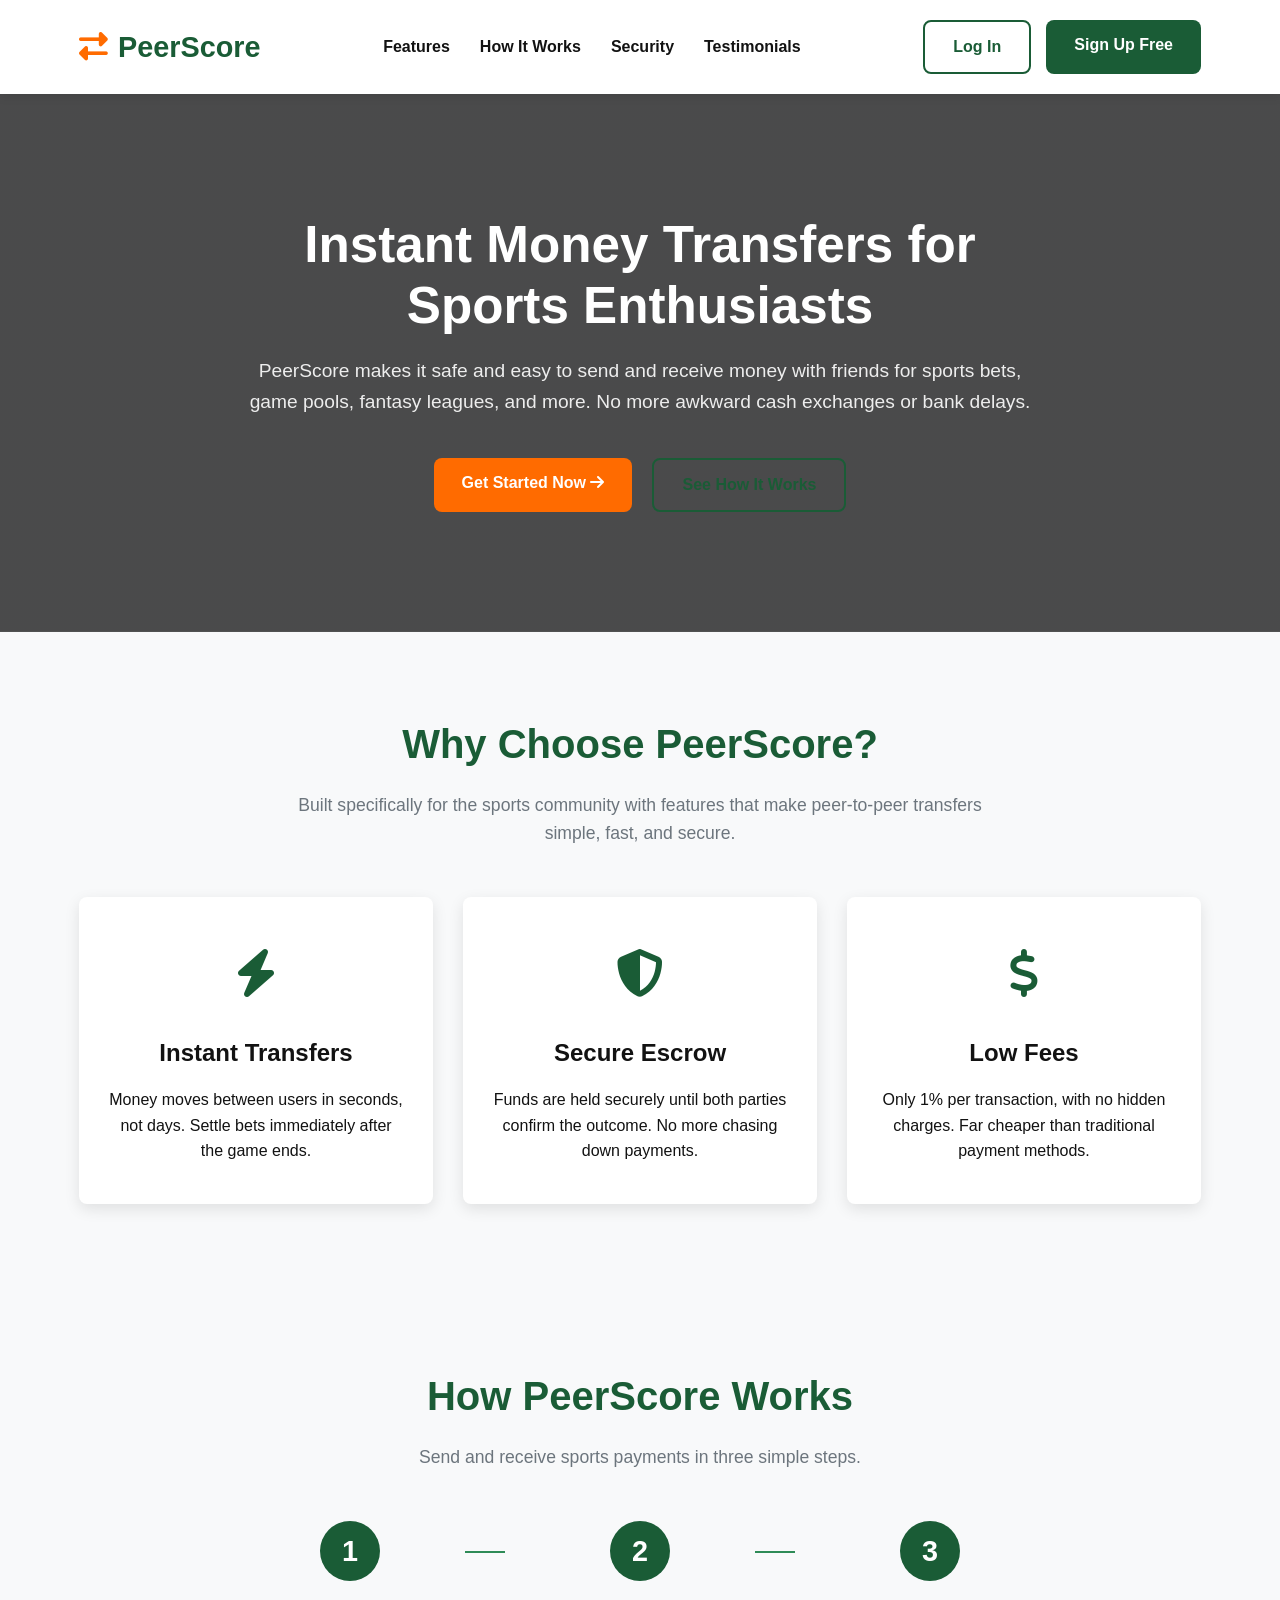
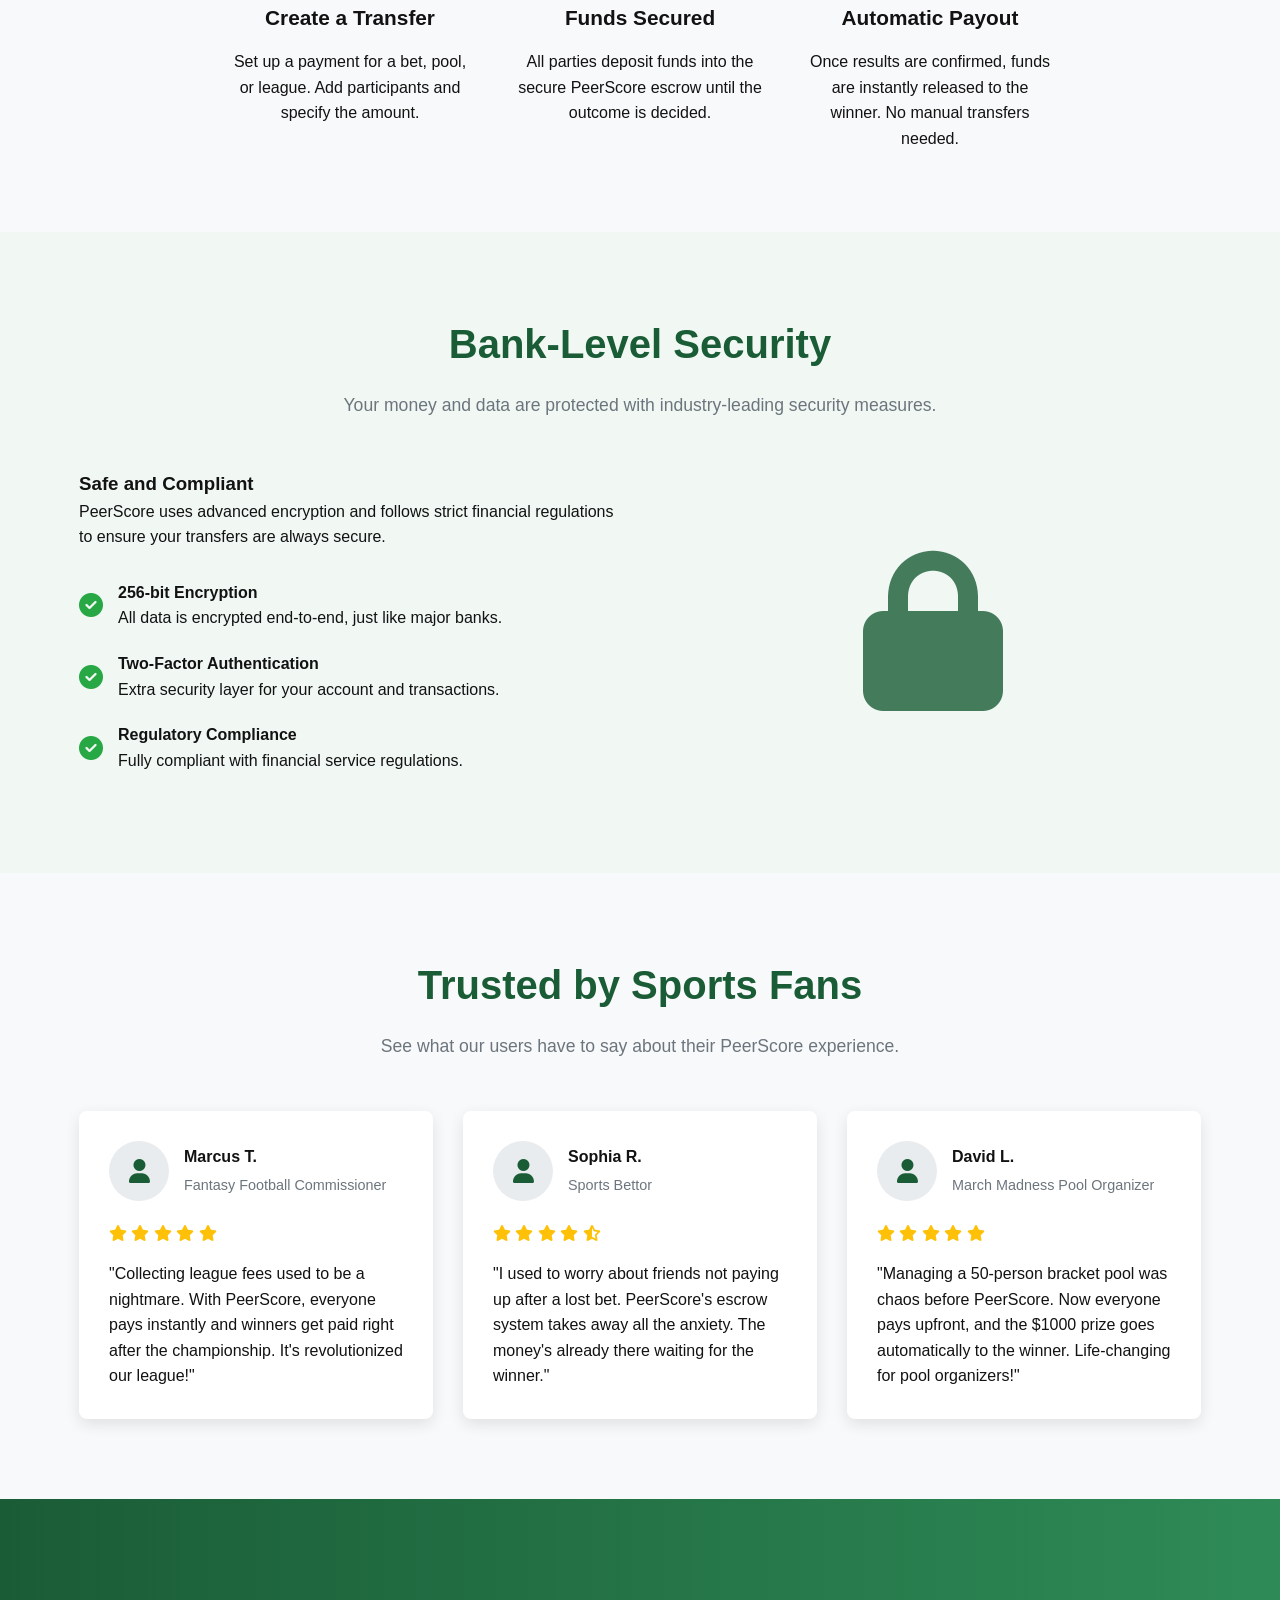
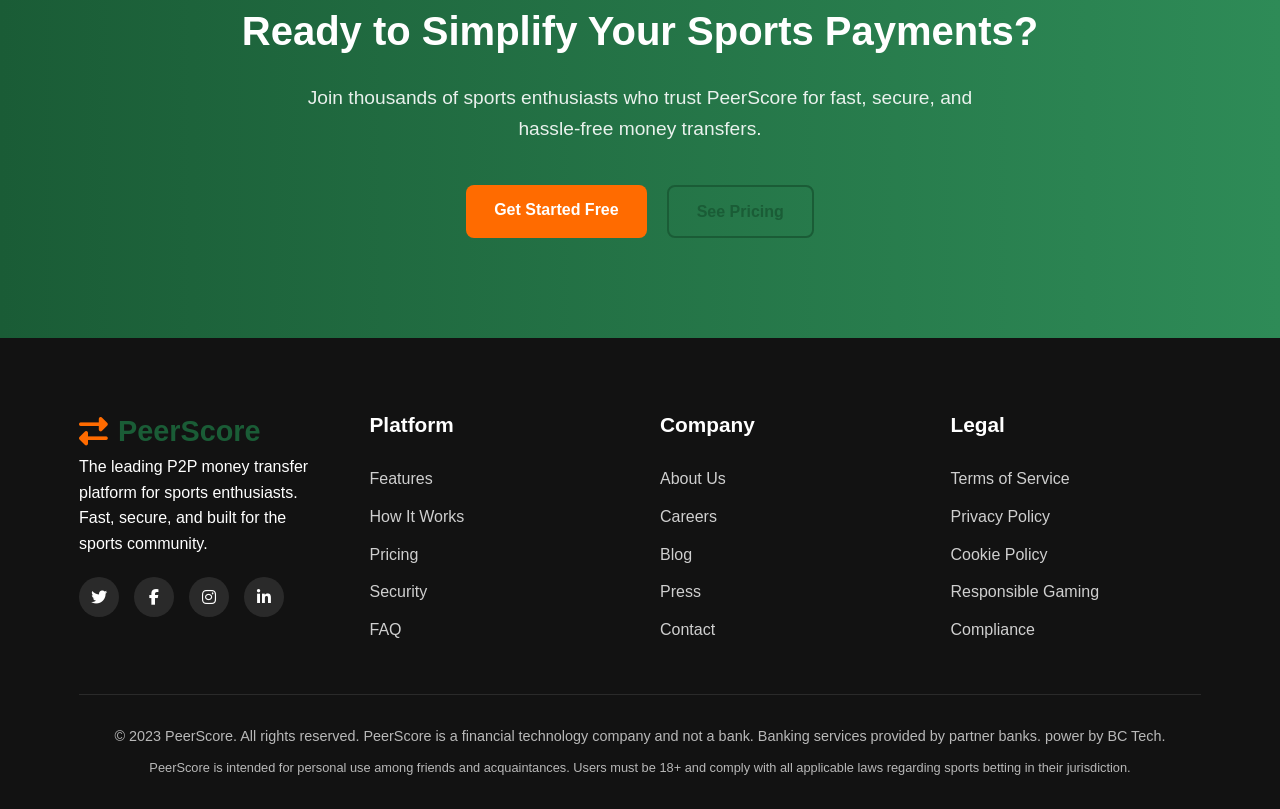
==== index.html @ 1e4a4e0b "Add files via upload" ====
<!DOCTYPE html>
<html lang="en">
<head>
    <meta charset="UTF-8">
    <meta name="viewport" content="width=device-width, initial-scale=1.0">
    <title>PeerScore | Instant P2P Sports Money Transfers</title>
    <link rel="stylesheet" href="https://cdnjs.cloudflare.com/ajax/libs/font-awesome/6.4.0/css/all.min.css">
    <style>
        /* Base Styles & Variables */
        :root {
            --primary: #1a5c36;
            --primary-light: #2e8b57;
            --secondary: #ff6b00;
            --dark: #121212;
            --light: #f8f9fa;
            --gray: #6c757d;
            --success: #28a745;
            --border-radius: 8px;
            --box-shadow: 0 5px 15px rgba(0, 0, 0, 0.1);
            --transition: all 0.3s ease;
        }
        
        * {
            margin: 0;
            padding: 0;
            box-sizing: border-box;
            font-family: 'Segoe UI', Tahoma, Geneva, Verdana, sans-serif;
        }
        
        body {
            line-height: 1.6;
            color: var(--dark);
            background-color: var(--light);
        }
        
        a {
            text-decoration: none;
            color: inherit;
        }
        
        .container {
            width: 90%;
            max-width: 1200px;
            margin: 0 auto;
            padding: 0 15px;
        }
        
        .btn {
            display: inline-block;
            padding: 12px 28px;
            border-radius: var(--border-radius);
            font-weight: 600;
            cursor: pointer;
            transition: var(--transition);
            border: none;
            font-size: 1rem;
        }
        
        .btn-primary {
            background-color: var(--primary);
            color: white;
        }
        
        .btn-primary:hover {
            background-color: var(--primary-light);
            transform: translateY(-2px);
            box-shadow: var(--box-shadow);
        }
        
        .btn-secondary {
            background-color: var(--secondary);
            color: white;
        }
        
        .btn-secondary:hover {
            background-color: #e05a00;
            transform: translateY(-2px);
        }
        
        .btn-outline {
            background-color: transparent;
            border: 2px solid var(--primary);
            color: var(--primary);
        }
        
        .btn-outline:hover {
            background-color: var(--primary);
            color: white;
        }
        
        section {
            padding: 80px 0;
        }
        
        .section-title {
            text-align: center;
            margin-bottom: 50px;
        }
        
        .section-title h2 {
            font-size: 2.5rem;
            color: var(--primary);
            margin-bottom: 15px;
        }
        
        .section-title p {
            font-size: 1.1rem;
            color: var(--gray);
            max-width: 700px;
            margin: 0 auto;
        }
        
        /* Header */
        header {
            background-color: white;
            box-shadow: 0 2px 10px rgba(0, 0, 0, 0.1);
            position: sticky;
            top: 0;
            z-index: 1000;
        }
        
        .navbar {
            display: flex;
            justify-content: space-between;
            align-items: center;
            padding: 20px 0;
        }
        
        .logo {
            display: flex;
            align-items: center;
            gap: 10px;
            font-weight: 700;
            font-size: 1.8rem;
            color: var(--primary);
        }
        
        .logo i {
            color: var(--secondary);
        }
        
        .nav-links {
            display: flex;
            list-style: none;
            gap: 30px;
        }
        
        .nav-links a {
            font-weight: 600;
            transition: var(--transition);
        }
        
        .nav-links a:hover {
            color: var(--primary);
        }
        
        .nav-buttons {
            display: flex;
            gap: 15px;
        }
        
        .mobile-toggle {
            display: none;
            font-size: 1.5rem;
            cursor: pointer;
        }
        
        /* Hero Section */
        .hero {
            background: linear-gradient(rgba(0, 0, 0, 0.7), rgba(0, 0, 0, 0.7)), url('https://images.unsplash.com/photo-1461896836934-ffe607ba8211?ixlib=rb-4.0.3&ixid=M3wxMjA3fDB8MHxwaG90by1wYWdlfHx8fGVufDB8fHx8fA%3D%3D&auto=format&fit=crop&w=2070&q=80');
            background-size: cover;
            background-position: center;
            color: white;
            text-align: center;
            padding: 120px 0;
        }
        
        .hero-content {
            max-width: 800px;
            margin: 0 auto;
        }
        
        .hero h1 {
            font-size: 3.2rem;
            margin-bottom: 20px;
            line-height: 1.2;
        }
        
        .hero p {
            font-size: 1.2rem;
            margin-bottom: 30px;
            opacity: 0.9;
        }
        
        .hero-buttons {
            display: flex;
            justify-content: center;
            gap: 20px;
            margin-top: 40px;
        }
        
        /* Features Section */
        .features-grid {
            display: grid;
            grid-template-columns: repeat(auto-fit, minmax(300px, 1fr));
            gap: 30px;
        }
        
        .feature-card {
            background-color: white;
            border-radius: var(--border-radius);
            padding: 40px 30px;
            text-align: center;
            box-shadow: var(--box-shadow);
            transition: var(--transition);
        }
        
        .feature-card:hover {
            transform: translateY(-10px);
        }
        
        .feature-icon {
            font-size: 3rem;
            color: var(--primary);
            margin-bottom: 20px;
        }
        
        .feature-card h3 {
            font-size: 1.5rem;
            margin-bottom: 15px;
        }
        
        /* How It Works */
        .steps-container {
            display: flex;
            justify-content: center;
            flex-wrap: wrap;
            gap: 40px;
            margin-top: 50px;
        }
        
        .step {
            text-align: center;
            max-width: 250px;
            position: relative;
        }
        
        .step-number {
            width: 60px;
            height: 60px;
            background-color: var(--primary);
            color: white;
            border-radius: 50%;
            display: flex;
            align-items: center;
            justify-content: center;
            font-size: 1.8rem;
            font-weight: 700;
            margin: 0 auto 20px;
        }
        
        .step h3 {
            margin-bottom: 15px;
            font-size: 1.3rem;
        }
        
        .step:not(:last-child)::after {
            content: '';
            position: absolute;
            top: 30px;
            right: -30px;
            width: 40px;
            height: 2px;
            background-color: var(--primary-light);
        }
        
        /* Security Section */
        .security {
            background-color: #f1f8f4;
        }
        
        .security-content {
            display: flex;
            align-items: center;
            gap: 50px;
        }
        
        .security-text {
            flex: 1;
        }
        
        .security-image {
            flex: 1;
            text-align: center;
        }
        
        .security-image i {
            font-size: 10rem;
            color: var(--primary);
            opacity: 0.8;
        }
        
        .security-features {
            margin-top: 30px;
        }
        
        .security-feature {
            display: flex;
            align-items: center;
            gap: 15px;
            margin-bottom: 20px;
        }
        
        .security-feature i {
            color: var(--success);
            font-size: 1.5rem;
        }
        
        /* Testimonials */
        .testimonials-container {
            display: grid;
            grid-template-columns: repeat(auto-fit, minmax(300px, 1fr));
            gap: 30px;
            margin-top: 40px;
        }
        
        .testimonial-card {
            background-color: white;
            border-radius: var(--border-radius);
            padding: 30px;
            box-shadow: var(--box-shadow);
        }
        
        .testimonial-header {
            display: flex;
            align-items: center;
            margin-bottom: 20px;
        }
        
        .testimonial-avatar {
            width: 60px;
            height: 60px;
            border-radius: 50%;
            background-color: #e9ecef;
            display: flex;
            align-items: center;
            justify-content: center;
            font-size: 1.5rem;
            color: var(--primary);
            margin-right: 15px;
        }
        
        .testimonial-info h4 {
            margin-bottom: 5px;
        }
        
        .testimonial-info p {
            color: var(--gray);
            font-size: 0.9rem;
        }
        
        .rating {
            color: #ffc107;
            margin-bottom: 15px;
        }
        
        /* CTA Section */
        .cta {
            background: linear-gradient(to right, var(--primary), var(--primary-light));
            color: white;
            text-align: center;
            padding: 100px 0;
        }
        
        .cta h2 {
            font-size: 2.5rem;
            margin-bottom: 20px;
        }
        
        .cta p {
            font-size: 1.2rem;
            max-width: 700px;
            margin: 0 auto 40px;
            opacity: 0.9;
        }
        
        .cta-buttons {
            display: flex;
            justify-content: center;
            gap: 20px;
        }
        
        /* Footer */
        footer {
            background-color: var(--dark);
            color: white;
            padding: 70px 0 30px;
        }
        
        .footer-content {
            display: grid;
            grid-template-columns: repeat(auto-fit, minmax(250px, 1fr));
            gap: 40px;
            margin-bottom: 40px;
        }
        
        .footer-column h3 {
            font-size: 1.3rem;
            margin-bottom: 25px;
            color: white;
        }
        
        .footer-links {
            list-style: none;
        }
        
        .footer-links li {
            margin-bottom: 12px;
        }
        
        .footer-links a {
            opacity: 0.8;
            transition: var(--transition);
        }
        
        .footer-links a:hover {
            opacity: 1;
            color: var(--secondary);
        }
        
        .social-links {
            display: flex;
            gap: 15px;
            margin-top: 20px;
        }
        
        .social-links a {
            display: flex;
            align-items: center;
            justify-content: center;
            width: 40px;
            height: 40px;
            background-color: rgba(255, 255, 255, 0.1);
            border-radius: 50%;
            transition: var(--transition);
        }
        
        .social-links a:hover {
            background-color: var(--primary);
            transform: translateY(-3px);
        }
        
        .copyright {
            text-align: center;
            padding-top: 30px;
            border-top: 1px solid rgba(255, 255, 255, 0.1);
            color: rgba(255, 255, 255, 0.7);
            font-size: 0.9rem;
        }
        
        /* Responsive Design */
        @media (max-width: 992px) {
            .hero h1 {
                font-size: 2.8rem;
            }
            
            .security-content {
                flex-direction: column;
            }
            
            .step:not(:last-child)::after {
                display: none;
            }
        }
        
        @media (max-width: 768px) {
            .nav-links, .nav-buttons {
                display: none;
            }
            
            .mobile-toggle {
                display: block;
            }
            
            .hero h1 {
                font-size: 2.4rem;
            }
            
            .hero-buttons, .cta-buttons {
                flex-direction: column;
                align-items: center;
            }
            
            .section-title h2 {
                font-size: 2rem;
            }
        }
        
        @media (max-width: 576px) {
            .hero {
                padding: 80px 0;
            }
            
            .hero h1 {
                font-size: 2rem;
            }
            
            section {
                padding: 60px 0;
            }
        }
    </style>
</head>
<body>
    <!-- Header -->
    <header>
        <div class="container">
            <nav class="navbar">
                <a href="#" class="logo">
                    <i class="fas fa-exchange-alt"></i>
                    <span>PeerScore</span>
                </a>
                
                <ul class="nav-links">
                    <li><a href="#features">Features</a></li>
                    <li><a href="#how-it-works">How It Works</a></li>
                    <li><a href="#security">Security</a></li>
                    <li><a href="#testimonials">Testimonials</a></li>
                </ul>
                
                <div class="nav-buttons">
                    <a href="login.html" class="btn btn-outline">Log In</a>
                    <a href="signup.html" class="btn btn-primary">Sign Up Free</a>
                </div>
                
                <div class="mobile-toggle">
                    <i class="fas fa-bars"></i>
                </div>
            </nav>
        </div>
    </header>

    <!-- Hero Section -->
    <section class="hero">
        <div class="container">
            <div class="hero-content">
                <h1>Instant Money Transfers for Sports Enthusiasts</h1>
                <p>PeerScore makes it safe and easy to send and receive money with friends for sports bets, game pools, fantasy leagues, and more. No more awkward cash exchanges or bank delays.</p>
                
                <div class="hero-buttons">
                    <a href="signup.html" class="btn btn-secondary btn-large">Get Started Now <i class="fas fa-arrow-right"></i></a>
                    <a href="#how-it-works" class="btn btn-outline">See How It Works</a>
                </div>
            </div>
        </div>
    </section>

    <!-- Features Section -->
    <section id="features" class="features">
        <div class="container">
            <div class="section-title">
                <h2>Why Choose PeerScore?</h2>
                <p>Built specifically for the sports community with features that make peer-to-peer transfers simple, fast, and secure.</p>
            </div>
            
            <div class="features-grid">
                <div class="feature-card">
                    <div class="feature-icon">
                        <i class="fas fa-bolt"></i>
                    </div>
                    <h3>Instant Transfers</h3>
                    <p>Money moves between users in seconds, not days. Settle bets immediately after the game ends.</p>
                </div>
                
                <div class="feature-card">
                    <div class="feature-icon">
                        <i class="fas fa-shield-alt"></i>
                    </div>
                    <h3>Secure Escrow</h3>
                    <p>Funds are held securely until both parties confirm the outcome. No more chasing down payments.</p>
                </div>
                
                <div class="feature-card">
                    <div class="feature-icon">
                        <i class="fas fa-dollar-sign"></i>
                    </div>
                    <h3>Low Fees</h3>
                    <p>Only 1% per transaction, with no hidden charges. Far cheaper than traditional payment methods.</p>
                </div>
            </div>
        </div>
    </section>

    <!-- How It Works -->
    <section id="how-it-works" class="how-it-works">
        <div class="container">
            <div class="section-title">
                <h2>How PeerScore Works</h2>
                <p>Send and receive sports payments in three simple steps.</p>
            </div>
            
            <div class="steps-container">
                <div class="step">
                    <div class="step-number">1</div>
                    <h3>Create a Transfer</h3>
                    <p>Set up a payment for a bet, pool, or league. Add participants and specify the amount.</p>
                </div>
                
                <div class="step">
                    <div class="step-number">2</div>
                    <h3>Funds Secured</h3>
                    <p>All parties deposit funds into the secure PeerScore escrow until the outcome is decided.</p>
                </div>
                
                <div class="step">
                    <div class="step-number">3</div>
                    <h3>Automatic Payout</h3>
                    <p>Once results are confirmed, funds are instantly released to the winner. No manual transfers needed.</p>
                </div>
            </div>
        </div>
    </section>

    <!-- Security Section -->
    <section id="security" class="security">
        <div class="container">
            <div class="section-title">
                <h2>Bank-Level Security</h2>
                <p>Your money and data are protected with industry-leading security measures.</p>
            </div>
            
            <div class="security-content">
                <div class="security-text">
                    <h3>Safe and Compliant</h3>
                    <p>PeerScore uses advanced encryption and follows strict financial regulations to ensure your transfers are always secure.</p>
                    
                    <div class="security-features">
                        <div class="security-feature">
                            <i class="fas fa-check-circle"></i>
                            <div>
                                <h4>256-bit Encryption</h4>
                                <p>All data is encrypted end-to-end, just like major banks.</p>
                            </div>
                        </div>
                        
                        <div class="security-feature">
                            <i class="fas fa-check-circle"></i>
                            <div>
                                <h4>Two-Factor Authentication</h4>
                                <p>Extra security layer for your account and transactions.</p>
                            </div>
                        </div>
                        
                        <div class="security-feature">
                            <i class="fas fa-check-circle"></i>
                            <div>
                                <h4>Regulatory Compliance</h4>
                                <p>Fully compliant with financial service regulations.</p>
                            </div>
                        </div>
                    </div>
                </div>
                
                <div class="security-image">
                    <i class="fas fa-lock"></i>
                </div>
            </div>
        </div>
    </section>

    <!-- Testimonials -->
    <section id="testimonials" class="testimonials">
        <div class="container">
            <div class="section-title">
                <h2>Trusted by Sports Fans</h2>
                <p>See what our users have to say about their PeerScore experience.</p>
            </div>
            
            <div class="testimonials-container">
                <div class="testimonial-card">
                    <div class="testimonial-header">
                        <div class="testimonial-avatar">
                            <i class="fas fa-user"></i>
                        </div>
                        <div class="testimonial-info">
                            <h4>Marcus T.</h4>
                            <p>Fantasy Football Commissioner</p>
                        </div>
                    </div>
                    <div class="rating">
                        <i class="fas fa-star"></i>
                        <i class="fas fa-star"></i>
                        <i class="fas fa-star"></i>
                        <i class="fas fa-star"></i>
                        <i class="fas fa-star"></i>
                    </div>
                    <p>"Collecting league fees used to be a nightmare. With PeerScore, everyone pays instantly and winners get paid right after the championship. It's revolutionized our league!"</p>
                </div>
                
                <div class="testimonial-card">
                    <div class="testimonial-header">
                        <div class="testimonial-avatar">
                            <i class="fas fa-user"></i>
                        </div>
                        <div class="testimonial-info">
                            <h4>Sophia R.</h4>
                            <p>Sports Bettor</p>
                        </div>
                    </div>
                    <div class="rating">
                        <i class="fas fa-star"></i>
                        <i class="fas fa-star"></i>
                        <i class="fas fa-star"></i>
                        <i class="fas fa-star"></i>
                        <i class="fas fa-star-half-alt"></i>
                    </div>
                    <p>"I used to worry about friends not paying up after a lost bet. PeerScore's escrow system takes away all the anxiety. The money's already there waiting for the winner."</p>
                </div>
                
                <div class="testimonial-card">
                    <div class="testimonial-header">
                        <div class="testimonial-avatar">
                            <i class="fas fa-user"></i>
                        </div>
                        <div class="testimonial-info">
                            <h4>David L.</h4>
                            <p>March Madness Pool Organizer</p>
                        </div>
                    </div>
                    <div class="rating">
                        <i class="fas fa-star"></i>
                        <i class="fas fa-star"></i>
                        <i class="fas fa-star"></i>
                        <i class="fas fa-star"></i>
                        <i class="fas fa-star"></i>
                    </div>
                    <p>"Managing a 50-person bracket pool was chaos before PeerScore. Now everyone pays upfront, and the $1000 prize goes automatically to the winner. Life-changing for pool organizers!"</p>
                </div>
            </div>
        </div>
    </section>

    <!-- CTA Section -->
    <section class="cta">
        <div class="container">
            <h2>Ready to Simplify Your Sports Payments?</h2>
            <p>Join thousands of sports enthusiasts who trust PeerScore for fast, secure, and hassle-free money transfers.</p>
            
            <div class="cta-buttons">
                <a href="#" class="btn btn-secondary">Get Started Free</a>
                <a href="#" class="btn btn-outline">See Pricing</a>
            </div>
        </div>
    </section>

    <!-- Footer -->
    <footer>
        <div class="container">
            <div class="footer-content">
                <div class="footer-column">
                    <a href="#" class="logo">
                        <i class="fas fa-exchange-alt"></i>
                        <span>PeerScore</span>
                    </a>
                    <p>The leading P2P money transfer platform for sports enthusiasts. Fast, secure, and built for the sports community.</p>
                    
                    <div class="social-links">
                        <a href="#"><i class="fab fa-twitter"></i></a>
                        <a href="#"><i class="fab fa-facebook-f"></i></a>
                        <a href="#"><i class="fab fa-instagram"></i></a>
                        <a href="#"><i class="fab fa-linkedin-in"></i></a>
                    </div>
                </div>
                
                <div class="footer-column">
                    <h3>Platform</h3>
                    <ul class="footer-links">
                        <li><a href="#">Features</a></li>
                        <li><a href="#">How It Works</a></li>
                        <li><a href="#">Pricing</a></li>
                        <li><a href="#">Security</a></li>
                        <li><a href="#">FAQ</a></li>
                    </ul>
                </div>
                
                <div class="footer-column">
                    <h3>Company</h3>
                    <ul class="footer-links">
                        <li><a href="#">About Us</a></li>
                        <li><a href="#">Careers</a></li>
                        <li><a href="#">Blog</a></li>
                        <li><a href="#">Press</a></li>
                        <li><a href="#">Contact</a></li>
                    </ul>
                </div>
                
                <div class="footer-column">
                    <h3>Legal</h3>
                    <ul class="footer-links">
                        <li><a href="#">Terms of Service</a></li>
                        <li><a href="#">Privacy Policy</a></li>
                        <li><a href="#">Cookie Policy</a></li>
                        <li><a href="#">Responsible Gaming</a></li>
                        <li><a href="#">Compliance</a></li>
                    </ul>
                </div>
            </div>
            
            <div class="copyright">
                <p>&copy; 2023 PeerScore. All rights reserved. PeerScore is a financial technology company and not a bank. Banking services provided by partner banks. power by BC Tech.</p>
                <p style="margin-top: 10px; font-size: 0.8rem;">PeerScore is intended for personal use among friends and acquaintances. Users must be 18+ and comply with all applicable laws regarding sports betting in their jurisdiction.</p>
            </div>
        </div>
    </footer>

    <script>
        // Mobile menu toggle
        document.querySelector('.mobile-toggle').addEventListener('click', function() {
            const navLinks = document.querySelector('.nav-links');
            const navButtons = document.querySelector('.nav-buttons');
            
            navLinks.style.display = navLinks.style.display === 'flex' ? 'none' : 'flex';
            navButtons.style.display = navButtons.style.display === 'flex' ? 'none' : 'flex';
            
            if (navLinks.style.display === 'flex') {
                navLinks.style.flexDirection = 'column';
                navLinks.style.position = 'absolute';
                navLinks.style.top = '100%';
                navLinks.style.left = '0';
                navLinks.style.width = '100%';
                navLinks.style.backgroundColor = 'white';
                navLinks.style.padding = '20px';
                navLinks.style.boxShadow = '0 10px 15px rgba(0,0,0,0.1)';
                
                navButtons.style.flexDirection = 'column';
                navButtons.style.position = 'absolute';
                navButtons.style.top = 'calc(100% + 180px)';
                navButtons.style.left = '0';
                navButtons.style.width = '100%';
                navButtons.style.backgroundColor = 'white';
                navButtons.style.padding = '20px';
                navButtons.style.boxShadow = '0 10px 15px rgba(0,0,0,0.1)';
            }
        });
        
        // Smooth scrolling for anchor links
        document.querySelectorAll('a[href^="#"]').forEach(anchor => {
            anchor.addEventListener('click', function(e) {
                if(this.getAttribute('href') === '#') return;
                
                e.preventDefault();
                
                const targetId = this.getAttribute('href');
                const targetElement = document.querySelector(targetId);
                
                if(targetElement) {
                    window.scrollTo({
                        top: targetElement.offsetTop - 80,
                        behavior: 'smooth'
                    });
                    
                    // Close mobile menu if open
                    if(window.innerWidth <= 768) {
                        document.querySelector('.nav-links').style.display = 'none';
                        document.querySelector('.nav-buttons').style.display = 'none';
                    }
                }
            });
        });
        
        // Simple animation on scroll
        const observerOptions = {
            threshold: 0.1,
            rootMargin: '0px 0px -50px 0px'
        };
        
        const observer = new IntersectionObserver((entries) => {
            entries.forEach(entry => {
                if(entry.isIntersecting) {
                    entry.target.classList.add('animate-in');
                }
            });
        }, observerOptions);
        
        // Observe elements for animation
        document.querySelectorAll('.feature-card, .step, .testimonial-card').forEach(el => {
            observer.observe(el);
        });
    </script>
</body>
</html>
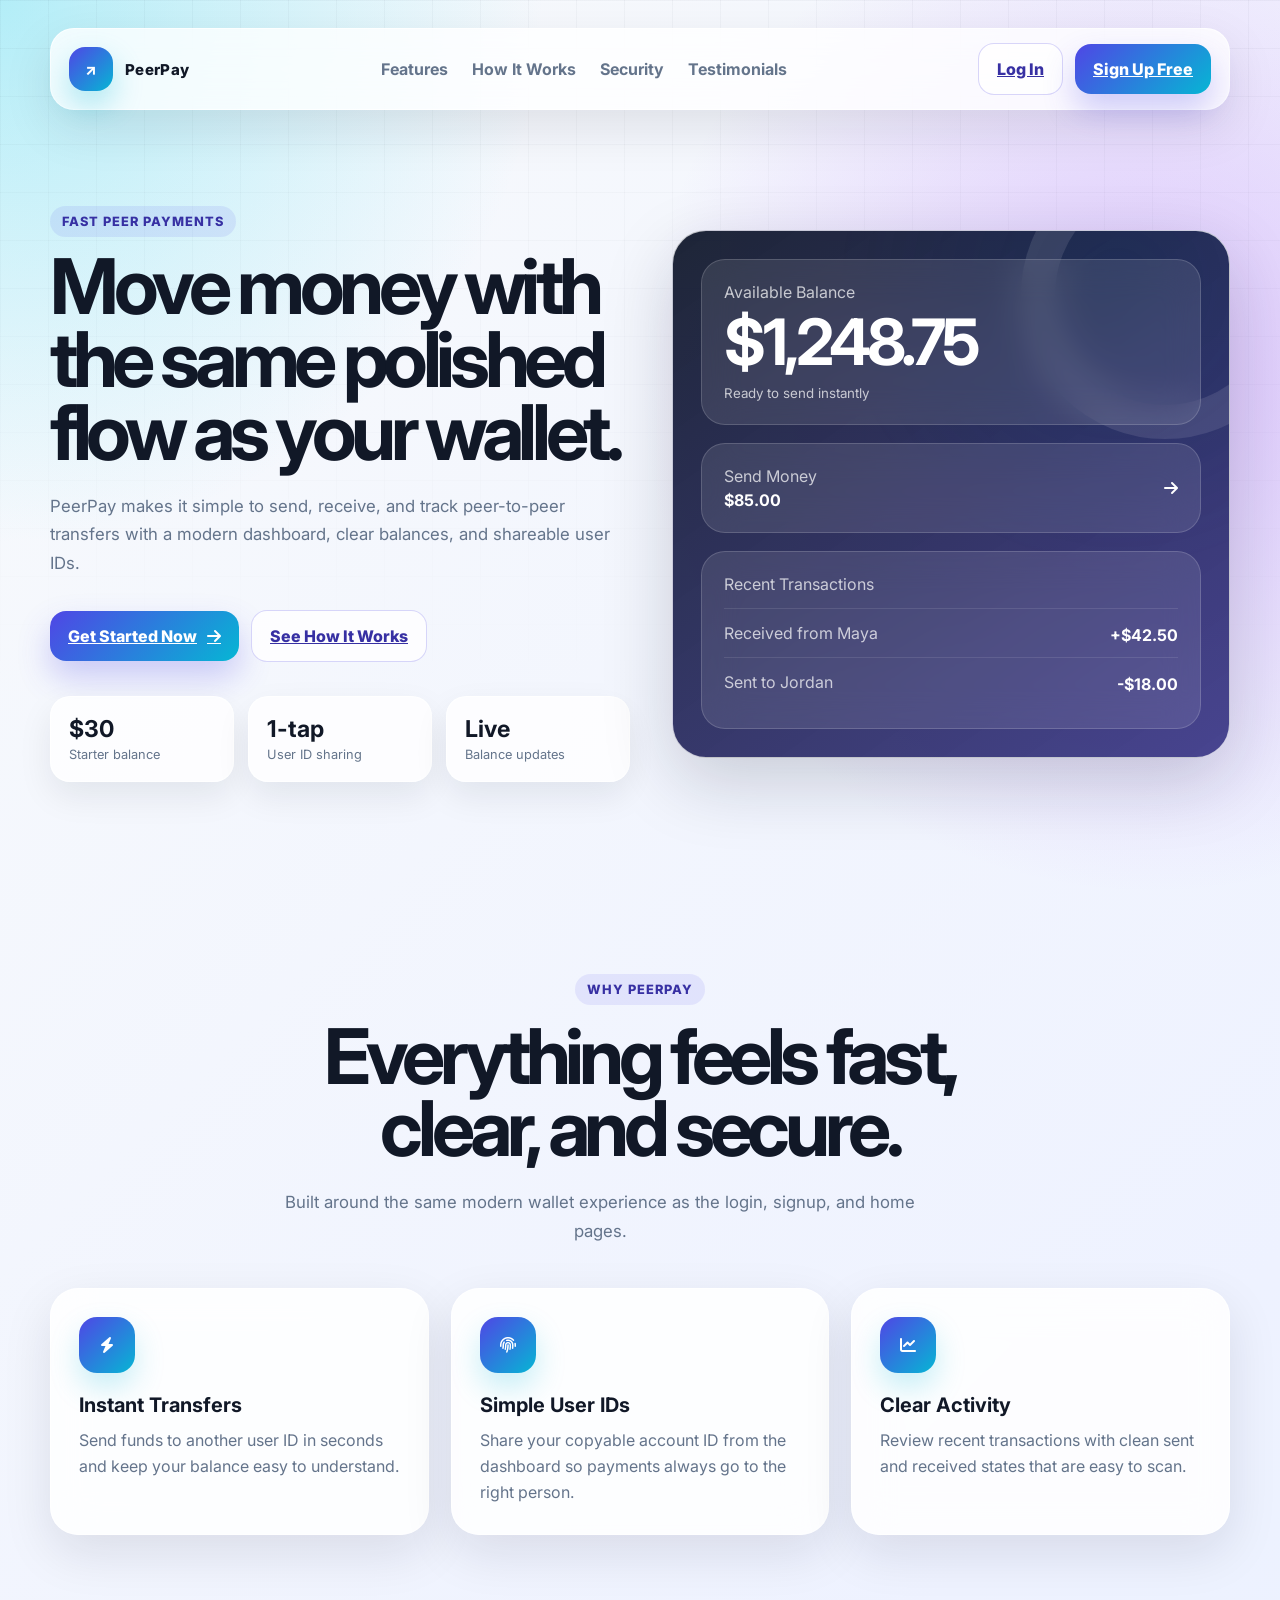
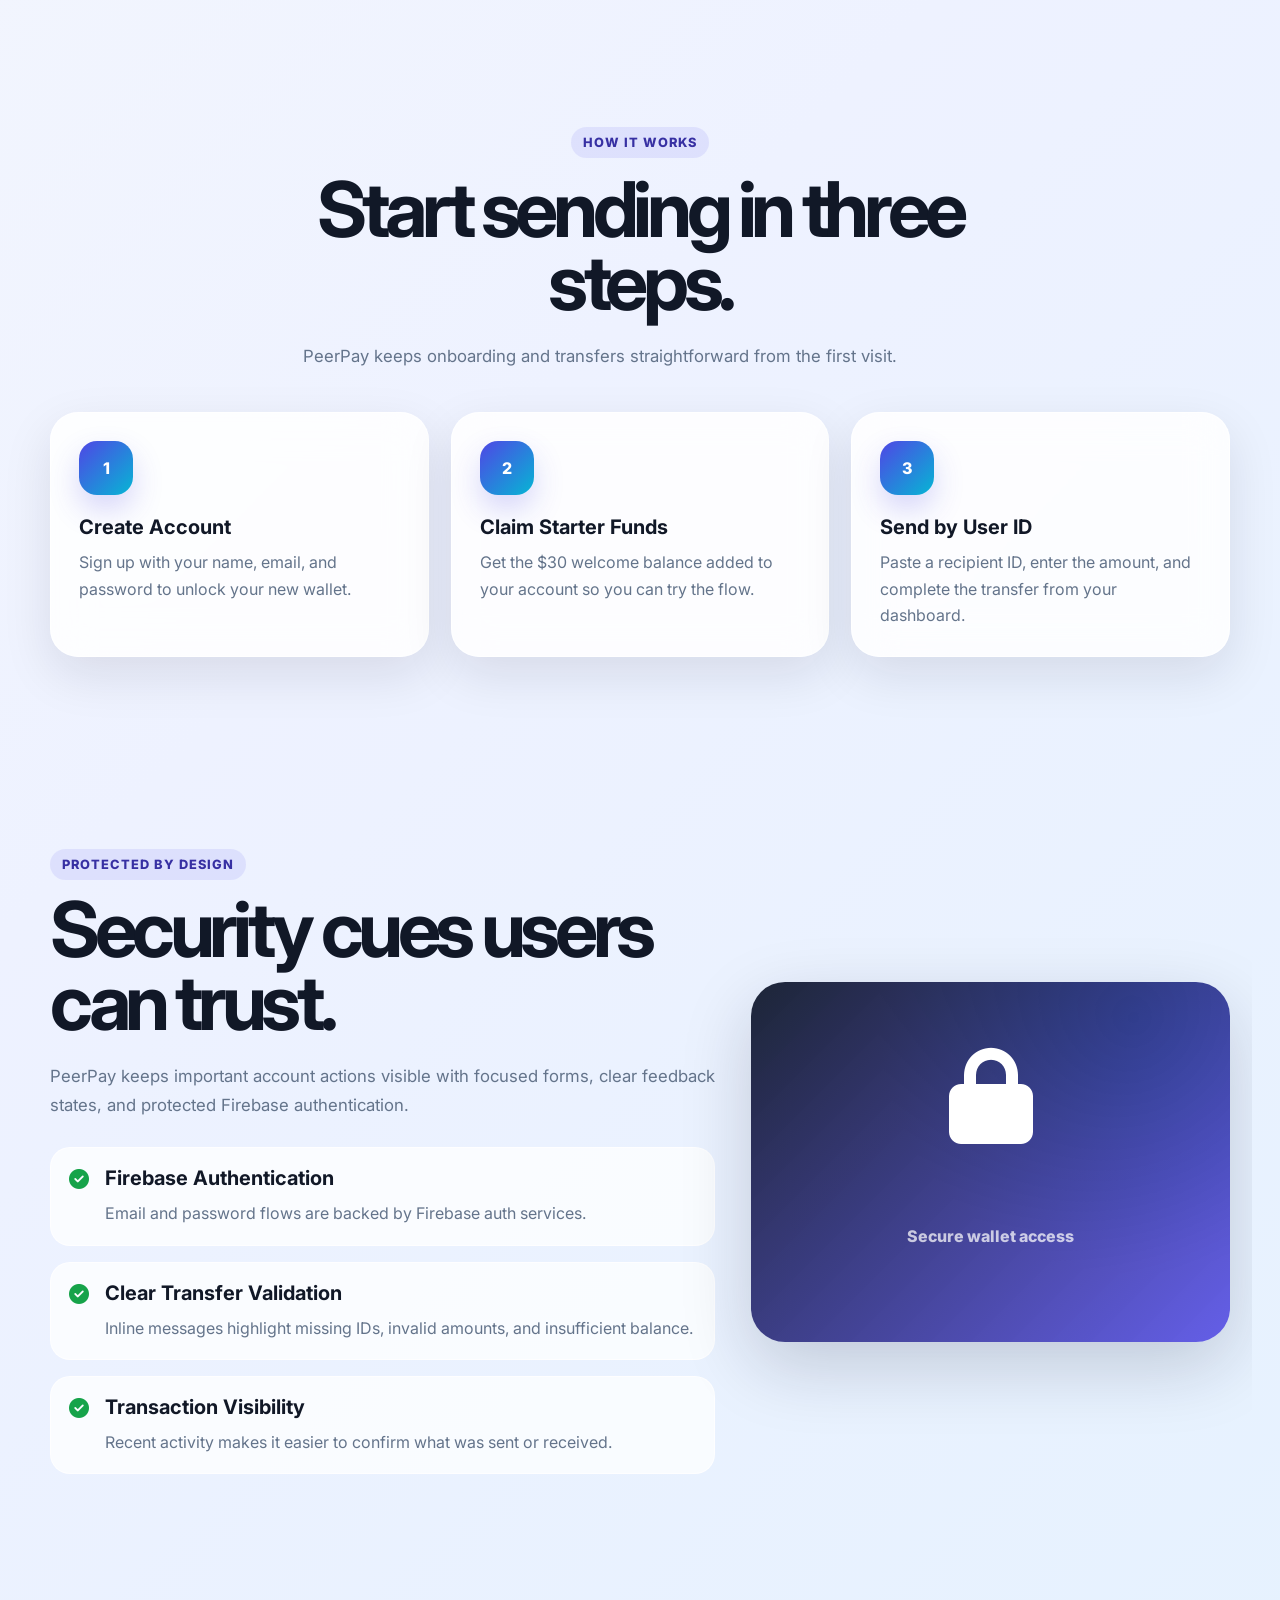
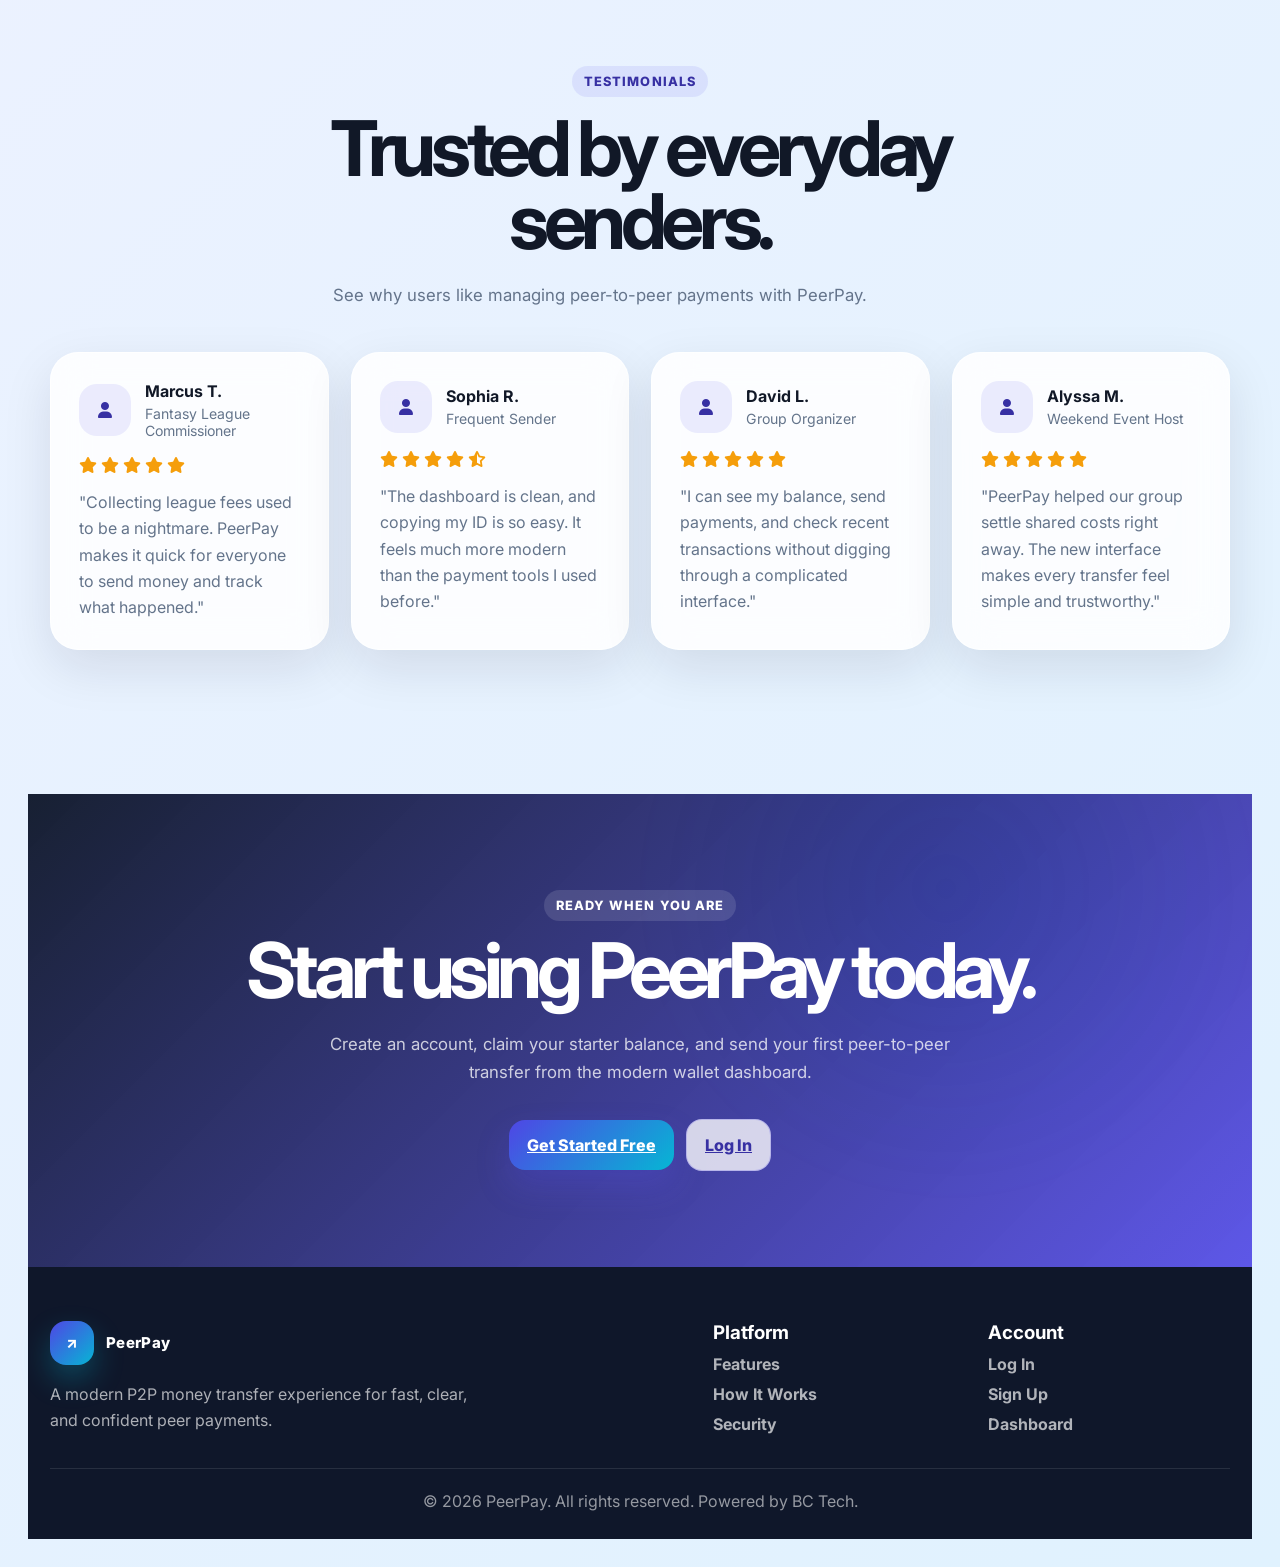
==== commit cb4fabed: "Modernize landing page UI" ====
--- a/index.html
+++ b/index.html
@@ -3,889 +3,351 @@
 <head>
     <meta charset="UTF-8">
     <meta name="viewport" content="width=device-width, initial-scale=1.0">
-    <title>PeerScore | Instant P2P Sports Money Transfers</title>
+    <title>PeerPay | Modern P2P Money Transfers</title>
     <link rel="stylesheet" href="https://cdnjs.cloudflare.com/ajax/libs/font-awesome/6.4.0/css/all.min.css">
-    <style>
-        /* Base Styles & Variables */
-        :root {
-            --primary: #1a5c36;
-            --primary-light: #2e8b57;
-            --secondary: #ff6b00;
-            --dark: #121212;
-            --light: #f8f9fa;
-            --gray: #6c757d;
-            --success: #28a745;
-            --border-radius: 8px;
-            --box-shadow: 0 5px 15px rgba(0, 0, 0, 0.1);
-            --transition: all 0.3s ease;
-        }
-        
-        * {
-            margin: 0;
-            padding: 0;
-            box-sizing: border-box;
-            font-family: 'Segoe UI', Tahoma, Geneva, Verdana, sans-serif;
-        }
-        
-        body {
-            line-height: 1.6;
-            color: var(--dark);
-            background-color: var(--light);
-        }
-        
-        a {
-            text-decoration: none;
-            color: inherit;
-        }
-        
-        .container {
-            width: 90%;
-            max-width: 1200px;
-            margin: 0 auto;
-            padding: 0 15px;
-        }
-        
-        .btn {
-            display: inline-block;
-            padding: 12px 28px;
-            border-radius: var(--border-radius);
-            font-weight: 600;
-            cursor: pointer;
-            transition: var(--transition);
-            border: none;
-            font-size: 1rem;
-        }
-        
-        .btn-primary {
-            background-color: var(--primary);
-            color: white;
-        }
-        
-        .btn-primary:hover {
-            background-color: var(--primary-light);
-            transform: translateY(-2px);
-            box-shadow: var(--box-shadow);
-        }
-        
-        .btn-secondary {
-            background-color: var(--secondary);
-            color: white;
-        }
-        
-        .btn-secondary:hover {
-            background-color: #e05a00;
-            transform: translateY(-2px);
-        }
-        
-        .btn-outline {
-            background-color: transparent;
-            border: 2px solid var(--primary);
-            color: var(--primary);
-        }
-        
-        .btn-outline:hover {
-            background-color: var(--primary);
-            color: white;
-        }
-        
-        section {
-            padding: 80px 0;
-        }
-        
-        .section-title {
-            text-align: center;
-            margin-bottom: 50px;
-        }
-        
-        .section-title h2 {
-            font-size: 2.5rem;
-            color: var(--primary);
-            margin-bottom: 15px;
-        }
-        
-        .section-title p {
-            font-size: 1.1rem;
-            color: var(--gray);
-            max-width: 700px;
-            margin: 0 auto;
-        }
-        
-        /* Header */
-        header {
-            background-color: white;
-            box-shadow: 0 2px 10px rgba(0, 0, 0, 0.1);
-            position: sticky;
-            top: 0;
-            z-index: 1000;
-        }
-        
-        .navbar {
-            display: flex;
-            justify-content: space-between;
-            align-items: center;
-            padding: 20px 0;
-        }
-        
-        .logo {
-            display: flex;
-            align-items: center;
-            gap: 10px;
-            font-weight: 700;
-            font-size: 1.8rem;
-            color: var(--primary);
-        }
-        
-        .logo i {
-            color: var(--secondary);
-        }
-        
-        .nav-links {
-            display: flex;
-            list-style: none;
-            gap: 30px;
-        }
-        
-        .nav-links a {
-            font-weight: 600;
-            transition: var(--transition);
-        }
-        
-        .nav-links a:hover {
-            color: var(--primary);
-        }
-        
-        .nav-buttons {
-            display: flex;
-            gap: 15px;
-        }
-        
-        .mobile-toggle {
-            display: none;
-            font-size: 1.5rem;
-            cursor: pointer;
-        }
-        
-        /* Hero Section */
-        .hero {
-            background: linear-gradient(rgba(0, 0, 0, 0.7), rgba(0, 0, 0, 0.7)), url('https://images.unsplash.com/photo-1461896836934-ffe607ba8211?ixlib=rb-4.0.3&ixid=M3wxMjA3fDB8MHxwaG90by1wYWdlfHx8fGVufDB8fHx8fA%3D%3D&auto=format&fit=crop&w=2070&q=80');
-            background-size: cover;
-            background-position: center;
-            color: white;
-            text-align: center;
-            padding: 120px 0;
-        }
-        
-        .hero-content {
-            max-width: 800px;
-            margin: 0 auto;
-        }
-        
-        .hero h1 {
-            font-size: 3.2rem;
-            margin-bottom: 20px;
-            line-height: 1.2;
-        }
-        
-        .hero p {
-            font-size: 1.2rem;
-            margin-bottom: 30px;
-            opacity: 0.9;
-        }
-        
-        .hero-buttons {
-            display: flex;
-            justify-content: center;
-            gap: 20px;
-            margin-top: 40px;
-        }
-        
-        /* Features Section */
-        .features-grid {
-            display: grid;
-            grid-template-columns: repeat(auto-fit, minmax(300px, 1fr));
-            gap: 30px;
-        }
-        
-        .feature-card {
-            background-color: white;
-            border-radius: var(--border-radius);
-            padding: 40px 30px;
-            text-align: center;
-            box-shadow: var(--box-shadow);
-            transition: var(--transition);
-        }
-        
-        .feature-card:hover {
-            transform: translateY(-10px);
-        }
-        
-        .feature-icon {
-            font-size: 3rem;
-            color: var(--primary);
-            margin-bottom: 20px;
-        }
-        
-        .feature-card h3 {
-            font-size: 1.5rem;
-            margin-bottom: 15px;
-        }
-        
-        /* How It Works */
-        .steps-container {
-            display: flex;
-            justify-content: center;
-            flex-wrap: wrap;
-            gap: 40px;
-            margin-top: 50px;
-        }
-        
-        .step {
-            text-align: center;
-            max-width: 250px;
-            position: relative;
-        }
-        
-        .step-number {
-            width: 60px;
-            height: 60px;
-            background-color: var(--primary);
-            color: white;
-            border-radius: 50%;
-            display: flex;
-            align-items: center;
-            justify-content: center;
-            font-size: 1.8rem;
-            font-weight: 700;
-            margin: 0 auto 20px;
-        }
-        
-        .step h3 {
-            margin-bottom: 15px;
-            font-size: 1.3rem;
-        }
-        
-        .step:not(:last-child)::after {
-            content: '';
-            position: absolute;
-            top: 30px;
-            right: -30px;
-            width: 40px;
-            height: 2px;
-            background-color: var(--primary-light);
-        }
-        
-        /* Security Section */
-        .security {
-            background-color: #f1f8f4;
-        }
-        
-        .security-content {
-            display: flex;
-            align-items: center;
-            gap: 50px;
-        }
-        
-        .security-text {
-            flex: 1;
-        }
-        
-        .security-image {
-            flex: 1;
-            text-align: center;
-        }
-        
-        .security-image i {
-            font-size: 10rem;
-            color: var(--primary);
-            opacity: 0.8;
-        }
-        
-        .security-features {
-            margin-top: 30px;
-        }
-        
-        .security-feature {
-            display: flex;
-            align-items: center;
-            gap: 15px;
-            margin-bottom: 20px;
-        }
-        
-        .security-feature i {
-            color: var(--success);
-            font-size: 1.5rem;
-        }
-        
-        /* Testimonials */
-        .testimonials-container {
-            display: grid;
-            grid-template-columns: repeat(auto-fit, minmax(300px, 1fr));
-            gap: 30px;
-            margin-top: 40px;
-        }
-        
-        .testimonial-card {
-            background-color: white;
-            border-radius: var(--border-radius);
-            padding: 30px;
-            box-shadow: var(--box-shadow);
-        }
-        
-        .testimonial-header {
-            display: flex;
-            align-items: center;
-            margin-bottom: 20px;
-        }
-        
-        .testimonial-avatar {
-            width: 60px;
-            height: 60px;
-            border-radius: 50%;
-            background-color: #e9ecef;
-            display: flex;
-            align-items: center;
-            justify-content: center;
-            font-size: 1.5rem;
-            color: var(--primary);
-            margin-right: 15px;
-        }
-        
-        .testimonial-info h4 {
-            margin-bottom: 5px;
-        }
-        
-        .testimonial-info p {
-            color: var(--gray);
-            font-size: 0.9rem;
-        }
-        
-        .rating {
-            color: #ffc107;
-            margin-bottom: 15px;
-        }
-        
-        /* CTA Section */
-        .cta {
-            background: linear-gradient(to right, var(--primary), var(--primary-light));
-            color: white;
-            text-align: center;
-            padding: 100px 0;
-        }
-        
-        .cta h2 {
-            font-size: 2.5rem;
-            margin-bottom: 20px;
-        }
-        
-        .cta p {
-            font-size: 1.2rem;
-            max-width: 700px;
-            margin: 0 auto 40px;
-            opacity: 0.9;
-        }
-        
-        .cta-buttons {
-            display: flex;
-            justify-content: center;
-            gap: 20px;
-        }
-        
-        /* Footer */
-        footer {
-            background-color: var(--dark);
-            color: white;
-            padding: 70px 0 30px;
-        }
-        
-        .footer-content {
-            display: grid;
-            grid-template-columns: repeat(auto-fit, minmax(250px, 1fr));
-            gap: 40px;
-            margin-bottom: 40px;
-        }
-        
-        .footer-column h3 {
-            font-size: 1.3rem;
-            margin-bottom: 25px;
-            color: white;
-        }
-        
-        .footer-links {
-            list-style: none;
-        }
-        
-        .footer-links li {
-            margin-bottom: 12px;
-        }
-        
-        .footer-links a {
-            opacity: 0.8;
-            transition: var(--transition);
-        }
-        
-        .footer-links a:hover {
-            opacity: 1;
-            color: var(--secondary);
-        }
-        
-        .social-links {
-            display: flex;
-            gap: 15px;
-            margin-top: 20px;
-        }
-        
-        .social-links a {
-            display: flex;
-            align-items: center;
-            justify-content: center;
-            width: 40px;
-            height: 40px;
-            background-color: rgba(255, 255, 255, 0.1);
-            border-radius: 50%;
-            transition: var(--transition);
-        }
-        
-        .social-links a:hover {
-            background-color: var(--primary);
-            transform: translateY(-3px);
-        }
-        
-        .copyright {
-            text-align: center;
-            padding-top: 30px;
-            border-top: 1px solid rgba(255, 255, 255, 0.1);
-            color: rgba(255, 255, 255, 0.7);
-            font-size: 0.9rem;
-        }
-        
-        /* Responsive Design */
-        @media (max-width: 992px) {
-            .hero h1 {
-                font-size: 2.8rem;
-            }
-            
-            .security-content {
-                flex-direction: column;
-            }
-            
-            .step:not(:last-child)::after {
-                display: none;
-            }
-        }
-        
-        @media (max-width: 768px) {
-            .nav-links, .nav-buttons {
-                display: none;
-            }
-            
-            .mobile-toggle {
-                display: block;
-            }
-            
-            .hero h1 {
-                font-size: 2.4rem;
-            }
-            
-            .hero-buttons, .cta-buttons {
-                flex-direction: column;
-                align-items: center;
-            }
-            
-            .section-title h2 {
-                font-size: 2rem;
-            }
-        }
-        
-        @media (max-width: 576px) {
-            .hero {
-                padding: 80px 0;
-            }
-            
-            .hero h1 {
-                font-size: 2rem;
-            }
-            
-            section {
-                padding: 60px 0;
-            }
-        }
-    </style>
+    <link rel="stylesheet" href="style.css">
 </head>
-<body>
-    <!-- Header -->
-    <header>
-        <div class="container">
-            <nav class="navbar">
-                <a href="#" class="logo">
-                    <i class="fas fa-exchange-alt"></i>
-                    <span>PeerScore</span>
+<body class="landing-page">
+    <header class="site-header">
+        <div class="container nav-container">
+            <nav class="navbar" aria-label="Main navigation">
+                <a href="index.html" class="brand brand-link">
+                    <span class="logo-mark">↗</span>
+                    <span>PeerPay</span>
                 </a>
-                
-                <ul class="nav-links">
+
+                <ul class="nav-links" id="primaryNavigation">
                     <li><a href="#features">Features</a></li>
                     <li><a href="#how-it-works">How It Works</a></li>
                     <li><a href="#security">Security</a></li>
                     <li><a href="#testimonials">Testimonials</a></li>
                 </ul>
-                
+
                 <div class="nav-buttons">
                     <a href="login.html" class="btn btn-outline">Log In</a>
-                    <a href="signup.html" class="btn btn-primary">Sign Up Free</a>
-                </div>
-                
-                <div class="mobile-toggle">
+                    <a href="signup.html" class="btn">Sign Up Free</a>
+                </div>
+
+                <button class="mobile-toggle" type="button" aria-controls="primaryNavigation" aria-expanded="false" aria-label="Toggle navigation">
                     <i class="fas fa-bars"></i>
-                </div>
+                </button>
             </nav>
         </div>
     </header>
 
-    <!-- Hero Section -->
-    <section class="hero">
-        <div class="container">
-            <div class="hero-content">
-                <h1>Instant Money Transfers for Sports Enthusiasts</h1>
-                <p>PeerScore makes it safe and easy to send and receive money with friends for sports bets, game pools, fantasy leagues, and more. No more awkward cash exchanges or bank delays.</p>
-                
-                <div class="hero-buttons">
-                    <a href="signup.html" class="btn btn-secondary btn-large">Get Started Now <i class="fas fa-arrow-right"></i></a>
-                    <a href="#how-it-works" class="btn btn-outline">See How It Works</a>
-                </div>
-            </div>
-        </div>
-    </section>
-
-    <!-- Features Section -->
-    <section id="features" class="features">
-        <div class="container">
-            <div class="section-title">
-                <h2>Why Choose PeerScore?</h2>
-                <p>Built specifically for the sports community with features that make peer-to-peer transfers simple, fast, and secure.</p>
-            </div>
-            
-            <div class="features-grid">
-                <div class="feature-card">
-                    <div class="feature-icon">
-                        <i class="fas fa-bolt"></i>
-                    </div>
-                    <h3>Instant Transfers</h3>
-                    <p>Money moves between users in seconds, not days. Settle bets immediately after the game ends.</p>
-                </div>
-                
-                <div class="feature-card">
-                    <div class="feature-icon">
-                        <i class="fas fa-shield-alt"></i>
-                    </div>
-                    <h3>Secure Escrow</h3>
-                    <p>Funds are held securely until both parties confirm the outcome. No more chasing down payments.</p>
-                </div>
-                
-                <div class="feature-card">
-                    <div class="feature-icon">
-                        <i class="fas fa-dollar-sign"></i>
-                    </div>
-                    <h3>Low Fees</h3>
-                    <p>Only 1% per transaction, with no hidden charges. Far cheaper than traditional payment methods.</p>
-                </div>
-            </div>
-        </div>
-    </section>
-
-    <!-- How It Works -->
-    <section id="how-it-works" class="how-it-works">
-        <div class="container">
-            <div class="section-title">
-                <h2>How PeerScore Works</h2>
-                <p>Send and receive sports payments in three simple steps.</p>
-            </div>
-            
-            <div class="steps-container">
-                <div class="step">
-                    <div class="step-number">1</div>
-                    <h3>Create a Transfer</h3>
-                    <p>Set up a payment for a bet, pool, or league. Add participants and specify the amount.</p>
-                </div>
-                
-                <div class="step">
-                    <div class="step-number">2</div>
-                    <h3>Funds Secured</h3>
-                    <p>All parties deposit funds into the secure PeerScore escrow until the outcome is decided.</p>
-                </div>
-                
-                <div class="step">
-                    <div class="step-number">3</div>
-                    <h3>Automatic Payout</h3>
-                    <p>Once results are confirmed, funds are instantly released to the winner. No manual transfers needed.</p>
-                </div>
-            </div>
-        </div>
-    </section>
-
-    <!-- Security Section -->
-    <section id="security" class="security">
-        <div class="container">
-            <div class="section-title">
-                <h2>Bank-Level Security</h2>
-                <p>Your money and data are protected with industry-leading security measures.</p>
-            </div>
-            
-            <div class="security-content">
+    <main>
+        <section class="landing-hero">
+            <div class="container landing-hero-grid">
+                <div class="landing-hero-copy">
+                    <span class="eyebrow">Fast peer payments</span>
+                    <h1>Move money with the same polished flow as your wallet.</h1>
+                    <p>PeerPay makes it simple to send, receive, and track peer-to-peer transfers with a modern dashboard, clear balances, and shareable user IDs.</p>
+
+                    <div class="hero-buttons">
+                        <a href="signup.html" class="btn">Get Started Now <i class="fas fa-arrow-right" aria-hidden="true"></i></a>
+                        <a href="#how-it-works" class="btn btn-outline">See How It Works</a>
+                    </div>
+
+                    <div class="landing-stats" aria-label="PeerPay highlights">
+                        <div class="stat-card">
+                            <strong>$30</strong>
+                            <span>Starter balance</span>
+                        </div>
+                        <div class="stat-card">
+                            <strong>1-tap</strong>
+                            <span>User ID sharing</span>
+                        </div>
+                        <div class="stat-card">
+                            <strong>Live</strong>
+                            <span>Balance updates</span>
+                        </div>
+                    </div>
+                </div>
+
+                <div class="wallet-preview" aria-label="PeerPay wallet preview">
+                    <div class="preview-card balance-preview">
+                        <span>Available Balance</span>
+                        <strong>$1,248.75</strong>
+                        <small>Ready to send instantly</small>
+                    </div>
+                    <div class="preview-card transfer-preview">
+                        <div>
+                            <span>Send Money</span>
+                            <strong>$85.00</strong>
+                        </div>
+                        <i class="fas fa-arrow-right" aria-hidden="true"></i>
+                    </div>
+                    <div class="preview-card history-preview">
+                        <span>Recent Transactions</span>
+                        <div class="mini-transaction">
+                            <span>Received from Maya</span>
+                            <strong>+$42.50</strong>
+                        </div>
+                        <div class="mini-transaction">
+                            <span>Sent to Jordan</span>
+                            <strong>-$18.00</strong>
+                        </div>
+                    </div>
+                </div>
+            </div>
+        </section>
+
+        <section id="features" class="landing-section features">
+            <div class="container">
+                <div class="section-title">
+                    <span class="eyebrow">Why PeerPay</span>
+                    <h2>Everything feels fast, clear, and secure.</h2>
+                    <p>Built around the same modern wallet experience as the login, signup, and home pages.</p>
+                </div>
+
+                <div class="features-grid">
+                    <article class="feature-card">
+                        <div class="feature-icon"><i class="fas fa-bolt"></i></div>
+                        <h3>Instant Transfers</h3>
+                        <p>Send funds to another user ID in seconds and keep your balance easy to understand.</p>
+                    </article>
+
+                    <article class="feature-card">
+                        <div class="feature-icon"><i class="fas fa-fingerprint"></i></div>
+                        <h3>Simple User IDs</h3>
+                        <p>Share your copyable account ID from the dashboard so payments always go to the right person.</p>
+                    </article>
+
+                    <article class="feature-card">
+                        <div class="feature-icon"><i class="fas fa-chart-line"></i></div>
+                        <h3>Clear Activity</h3>
+                        <p>Review recent transactions with clean sent and received states that are easy to scan.</p>
+                    </article>
+                </div>
+            </div>
+        </section>
+
+        <section id="how-it-works" class="landing-section how-it-works">
+            <div class="container">
+                <div class="section-title">
+                    <span class="eyebrow">How it works</span>
+                    <h2>Start sending in three steps.</h2>
+                    <p>PeerPay keeps onboarding and transfers straightforward from the first visit.</p>
+                </div>
+
+                <div class="steps-container">
+                    <article class="step">
+                        <div class="step-number">1</div>
+                        <h3>Create Account</h3>
+                        <p>Sign up with your name, email, and password to unlock your new wallet.</p>
+                    </article>
+
+                    <article class="step">
+                        <div class="step-number">2</div>
+                        <h3>Claim Starter Funds</h3>
+                        <p>Get the $30 welcome balance added to your account so you can try the flow.</p>
+                    </article>
+
+                    <article class="step">
+                        <div class="step-number">3</div>
+                        <h3>Send by User ID</h3>
+                        <p>Paste a recipient ID, enter the amount, and complete the transfer from your dashboard.</p>
+                    </article>
+                </div>
+            </div>
+        </section>
+
+        <section id="security" class="landing-section security">
+            <div class="container security-content">
                 <div class="security-text">
-                    <h3>Safe and Compliant</h3>
-                    <p>PeerScore uses advanced encryption and follows strict financial regulations to ensure your transfers are always secure.</p>
-                    
+                    <span class="eyebrow">Protected by design</span>
+                    <h2>Security cues users can trust.</h2>
+                    <p>PeerPay keeps important account actions visible with focused forms, clear feedback states, and protected Firebase authentication.</p>
+
                     <div class="security-features">
                         <div class="security-feature">
                             <i class="fas fa-check-circle"></i>
                             <div>
-                                <h4>256-bit Encryption</h4>
-                                <p>All data is encrypted end-to-end, just like major banks.</p>
-                            </div>
-                        </div>
-                        
+                                <h4>Firebase Authentication</h4>
+                                <p>Email and password flows are backed by Firebase auth services.</p>
+                            </div>
+                        </div>
+
                         <div class="security-feature">
                             <i class="fas fa-check-circle"></i>
                             <div>
-                                <h4>Two-Factor Authentication</h4>
-                                <p>Extra security layer for your account and transactions.</p>
-                            </div>
-                        </div>
-                        
+                                <h4>Clear Transfer Validation</h4>
+                                <p>Inline messages highlight missing IDs, invalid amounts, and insufficient balance.</p>
+                            </div>
+                        </div>
+
                         <div class="security-feature">
                             <i class="fas fa-check-circle"></i>
                             <div>
-                                <h4>Regulatory Compliance</h4>
-                                <p>Fully compliant with financial service regulations.</p>
-                            </div>
-                        </div>
-                    </div>
-                </div>
-                
-                <div class="security-image">
+                                <h4>Transaction Visibility</h4>
+                                <p>Recent activity makes it easier to confirm what was sent or received.</p>
+                            </div>
+                        </div>
+                    </div>
+                </div>
+
+                <div class="security-visual" aria-hidden="true">
                     <i class="fas fa-lock"></i>
-                </div>
+                    <span>Secure wallet access</span>
+                </div>
+            </div>
+        </section>
+
+        <section id="testimonials" class="landing-section testimonials">
+            <div class="container">
+                <div class="section-title">
+                    <span class="eyebrow">Testimonials</span>
+                    <h2>Trusted by everyday senders.</h2>
+                    <p>See why users like managing peer-to-peer payments with PeerPay.</p>
+                </div>
+
+                <div class="testimonials-container">
+                    <article class="testimonial-card">
+                        <div class="testimonial-header">
+                            <div class="testimonial-avatar"><i class="fas fa-user"></i></div>
+                            <div class="testimonial-info">
+                                <h4>Marcus T.</h4>
+                                <p>Fantasy League Commissioner</p>
+                            </div>
+                        </div>
+                        <div class="rating" aria-label="5 out of 5 stars">
+                            <i class="fas fa-star"></i>
+                            <i class="fas fa-star"></i>
+                            <i class="fas fa-star"></i>
+                            <i class="fas fa-star"></i>
+                            <i class="fas fa-star"></i>
+                        </div>
+                        <p>"Collecting league fees used to be a nightmare. PeerPay makes it quick for everyone to send money and track what happened."</p>
+                    </article>
+
+                    <article class="testimonial-card">
+                        <div class="testimonial-header">
+                            <div class="testimonial-avatar"><i class="fas fa-user"></i></div>
+                            <div class="testimonial-info">
+                                <h4>Sophia R.</h4>
+                                <p>Frequent Sender</p>
+                            </div>
+                        </div>
+                        <div class="rating" aria-label="4.5 out of 5 stars">
+                            <i class="fas fa-star"></i>
+                            <i class="fas fa-star"></i>
+                            <i class="fas fa-star"></i>
+                            <i class="fas fa-star"></i>
+                            <i class="fas fa-star-half-alt"></i>
+                        </div>
+                        <p>"The dashboard is clean, and copying my ID is so easy. It feels much more modern than the payment tools I used before."</p>
+                    </article>
+
+                    <article class="testimonial-card">
+                        <div class="testimonial-header">
+                            <div class="testimonial-avatar"><i class="fas fa-user"></i></div>
+                            <div class="testimonial-info">
+                                <h4>David L.</h4>
+                                <p>Group Organizer</p>
+                            </div>
+                        </div>
+                        <div class="rating" aria-label="5 out of 5 stars">
+                            <i class="fas fa-star"></i>
+                            <i class="fas fa-star"></i>
+                            <i class="fas fa-star"></i>
+                            <i class="fas fa-star"></i>
+                            <i class="fas fa-star"></i>
+                        </div>
+                        <p>"I can see my balance, send payments, and check recent transactions without digging through a complicated interface."</p>
+                    </article>
+
+                    <article class="testimonial-card">
+                        <div class="testimonial-header">
+                            <div class="testimonial-avatar"><i class="fas fa-user"></i></div>
+                            <div class="testimonial-info">
+                                <h4>Alyssa M.</h4>
+                                <p>Weekend Event Host</p>
+                            </div>
+                        </div>
+                        <div class="rating" aria-label="5 out of 5 stars">
+                            <i class="fas fa-star"></i>
+                            <i class="fas fa-star"></i>
+                            <i class="fas fa-star"></i>
+                            <i class="fas fa-star"></i>
+                            <i class="fas fa-star"></i>
+                        </div>
+                        <p>"PeerPay helped our group settle shared costs right away. The new interface makes every transfer feel simple and trustworthy."</p>
+                    </article>
+                </div>
+            </div>
+        </section>
+
+        <section class="cta">
+            <div class="container">
+                <span class="eyebrow">Ready when you are</span>
+                <h2>Start using PeerPay today.</h2>
+                <p>Create an account, claim your starter balance, and send your first peer-to-peer transfer from the modern wallet dashboard.</p>
+
+                <div class="cta-buttons">
+                    <a href="signup.html" class="btn">Get Started Free</a>
+                    <a href="login.html" class="btn btn-outline">Log In</a>
+                </div>
+            </div>
+        </section>
+    </main>
+
+    <footer class="site-footer">
+        <div class="container footer-content">
+            <div class="footer-brand">
+                <a href="index.html" class="brand brand-link">
+                    <span class="logo-mark">↗</span>
+                    <span>PeerPay</span>
+                </a>
+                <p>A modern P2P money transfer experience for fast, clear, and confident peer payments.</p>
+            </div>
+
+            <div class="footer-column">
+                <h3>Platform</h3>
+                <a href="#features">Features</a>
+                <a href="#how-it-works">How It Works</a>
+                <a href="#security">Security</a>
+            </div>
+
+            <div class="footer-column">
+                <h3>Account</h3>
+                <a href="login.html">Log In</a>
+                <a href="signup.html">Sign Up</a>
+                <a href="home.html">Dashboard</a>
             </div>
         </div>
-    </section>
-
-    <!-- Testimonials -->
-    <section id="testimonials" class="testimonials">
-        <div class="container">
-            <div class="section-title">
-                <h2>Trusted by Sports Fans</h2>
-                <p>See what our users have to say about their PeerScore experience.</p>
-            </div>
-            
-            <div class="testimonials-container">
-                <div class="testimonial-card">
-                    <div class="testimonial-header">
-                        <div class="testimonial-avatar">
-                            <i class="fas fa-user"></i>
-                        </div>
-                        <div class="testimonial-info">
-                            <h4>Marcus T.</h4>
-                            <p>Fantasy Football Commissioner</p>
-                        </div>
-                    </div>
-                    <div class="rating">
-                        <i class="fas fa-star"></i>
-                        <i class="fas fa-star"></i>
-                        <i class="fas fa-star"></i>
-                        <i class="fas fa-star"></i>
-                        <i class="fas fa-star"></i>
-                    </div>
-                    <p>"Collecting league fees used to be a nightmare. With PeerScore, everyone pays instantly and winners get paid right after the championship. It's revolutionized our league!"</p>
-                </div>
-                
-                <div class="testimonial-card">
-                    <div class="testimonial-header">
-                        <div class="testimonial-avatar">
-                            <i class="fas fa-user"></i>
-                        </div>
-                        <div class="testimonial-info">
-                            <h4>Sophia R.</h4>
-                            <p>Sports Bettor</p>
-                        </div>
-                    </div>
-                    <div class="rating">
-                        <i class="fas fa-star"></i>
-                        <i class="fas fa-star"></i>
-                        <i class="fas fa-star"></i>
-                        <i class="fas fa-star"></i>
-                        <i class="fas fa-star-half-alt"></i>
-                    </div>
-                    <p>"I used to worry about friends not paying up after a lost bet. PeerScore's escrow system takes away all the anxiety. The money's already there waiting for the winner."</p>
-                </div>
-                
-                <div class="testimonial-card">
-                    <div class="testimonial-header">
-                        <div class="testimonial-avatar">
-                            <i class="fas fa-user"></i>
-                        </div>
-                        <div class="testimonial-info">
-                            <h4>David L.</h4>
-                            <p>March Madness Pool Organizer</p>
-                        </div>
-                    </div>
-                    <div class="rating">
-                        <i class="fas fa-star"></i>
-                        <i class="fas fa-star"></i>
-                        <i class="fas fa-star"></i>
-                        <i class="fas fa-star"></i>
-                        <i class="fas fa-star"></i>
-                    </div>
-                    <p>"Managing a 50-person bracket pool was chaos before PeerScore. Now everyone pays upfront, and the $1000 prize goes automatically to the winner. Life-changing for pool organizers!"</p>
-                </div>
-            </div>
-        </div>
-    </section>
-
-    <!-- CTA Section -->
-    <section class="cta">
-        <div class="container">
-            <h2>Ready to Simplify Your Sports Payments?</h2>
-            <p>Join thousands of sports enthusiasts who trust PeerScore for fast, secure, and hassle-free money transfers.</p>
-            
-            <div class="cta-buttons">
-                <a href="#" class="btn btn-secondary">Get Started Free</a>
-                <a href="#" class="btn btn-outline">See Pricing</a>
-            </div>
-        </div>
-    </section>
-
-    <!-- Footer -->
-    <footer>
-        <div class="container">
-            <div class="footer-content">
-                <div class="footer-column">
-                    <a href="#" class="logo">
-                        <i class="fas fa-exchange-alt"></i>
-                        <span>PeerScore</span>
-                    </a>
-                    <p>The leading P2P money transfer platform for sports enthusiasts. Fast, secure, and built for the sports community.</p>
-                    
-                    <div class="social-links">
-                        <a href="#"><i class="fab fa-twitter"></i></a>
-                        <a href="#"><i class="fab fa-facebook-f"></i></a>
-                        <a href="#"><i class="fab fa-instagram"></i></a>
-                        <a href="#"><i class="fab fa-linkedin-in"></i></a>
-                    </div>
-                </div>
-                
-                <div class="footer-column">
-                    <h3>Platform</h3>
-                    <ul class="footer-links">
-                        <li><a href="#">Features</a></li>
-                        <li><a href="#">How It Works</a></li>
-                        <li><a href="#">Pricing</a></li>
-                        <li><a href="#">Security</a></li>
-                        <li><a href="#">FAQ</a></li>
-                    </ul>
-                </div>
-                
-                <div class="footer-column">
-                    <h3>Company</h3>
-                    <ul class="footer-links">
-                        <li><a href="#">About Us</a></li>
-                        <li><a href="#">Careers</a></li>
-                        <li><a href="#">Blog</a></li>
-                        <li><a href="#">Press</a></li>
-                        <li><a href="#">Contact</a></li>
-                    </ul>
-                </div>
-                
-                <div class="footer-column">
-                    <h3>Legal</h3>
-                    <ul class="footer-links">
-                        <li><a href="#">Terms of Service</a></li>
-                        <li><a href="#">Privacy Policy</a></li>
-                        <li><a href="#">Cookie Policy</a></li>
-                        <li><a href="#">Responsible Gaming</a></li>
-                        <li><a href="#">Compliance</a></li>
-                    </ul>
-                </div>
-            </div>
-            
-            <div class="copyright">
-                <p>&copy; 2023 PeerScore. All rights reserved. PeerScore is a financial technology company and not a bank. Banking services provided by partner banks. power by BC Tech.</p>
-                <p style="margin-top: 10px; font-size: 0.8rem;">PeerScore is intended for personal use among friends and acquaintances. Users must be 18+ and comply with all applicable laws regarding sports betting in their jurisdiction.</p>
-            </div>
+
+        <div class="container copyright">
+            <p>&copy; 2026 PeerPay. All rights reserved. Powered by BC Tech.</p>
         </div>
     </footer>
 
     <script>
-        // Mobile menu toggle
-        document.querySelector('.mobile-toggle').addEventListener('click', function() {
-            const navLinks = document.querySelector('.nav-links');
-            const navButtons = document.querySelector('.nav-buttons');
-            
-            navLinks.style.display = navLinks.style.display === 'flex' ? 'none' : 'flex';
-            navButtons.style.display = navButtons.style.display === 'flex' ? 'none' : 'flex';
-            
-            if (navLinks.style.display === 'flex') {
-                navLinks.style.flexDirection = 'column';
-                navLinks.style.position = 'absolute';
-                navLinks.style.top = '100%';
-                navLinks.style.left = '0';
-                navLinks.style.width = '100%';
-                navLinks.style.backgroundColor = 'white';
-                navLinks.style.padding = '20px';
-                navLinks.style.boxShadow = '0 10px 15px rgba(0,0,0,0.1)';
-                
-                navButtons.style.flexDirection = 'column';
-                navButtons.style.position = 'absolute';
-                navButtons.style.top = 'calc(100% + 180px)';
-                navButtons.style.left = '0';
-                navButtons.style.width = '100%';
-                navButtons.style.backgroundColor = 'white';
-                navButtons.style.padding = '20px';
-                navButtons.style.boxShadow = '0 10px 15px rgba(0,0,0,0.1)';
-            }
+        const mobileToggle = document.querySelector('.mobile-toggle');
+        const siteHeader = document.querySelector('.site-header');
+
+        mobileToggle.addEventListener('click', () => {
+            const isOpen = siteHeader.classList.toggle('nav-open');
+            mobileToggle.setAttribute('aria-expanded', String(isOpen));
         });
-        
-        // Smooth scrolling for anchor links
+
         document.querySelectorAll('a[href^="#"]').forEach(anchor => {
-            anchor.addEventListener('click', function(e) {
-                if(this.getAttribute('href') === '#') return;
-                
-                e.preventDefault();
-                
-                const targetId = this.getAttribute('href');
-                const targetElement = document.querySelector(targetId);
-                
-                if(targetElement) {
+            anchor.addEventListener('click', event => {
+                if (anchor.getAttribute('href') === '#') return;
+
+                event.preventDefault();
+                const targetElement = document.querySelector(anchor.getAttribute('href'));
+
+                if (targetElement) {
                     window.scrollTo({
-                        top: targetElement.offsetTop - 80,
+                        top: targetElement.offsetTop - 90,
                         behavior: 'smooth'
                     });
-                    
-                    // Close mobile menu if open
-                    if(window.innerWidth <= 768) {
-                        document.querySelector('.nav-links').style.display = 'none';
-                        document.querySelector('.nav-buttons').style.display = 'none';
-                    }
+
+                    siteHeader.classList.remove('nav-open');
+                    mobileToggle.setAttribute('aria-expanded', 'false');
                 }
             });
         });
-        
-        // Simple animation on scroll
-        const observerOptions = {
-            threshold: 0.1,
-            rootMargin: '0px 0px -50px 0px'
-        };
-        
-        const observer = new IntersectionObserver((entries) => {
-            entries.forEach(entry => {
-                if(entry.isIntersecting) {
-                    entry.target.classList.add('animate-in');
-                }
-            });
-        }, observerOptions);
-        
-        // Observe elements for animation
-        document.querySelectorAll('.feature-card, .step, .testimonial-card').forEach(el => {
-            observer.observe(el);
-        });
     </script>
 </body>
-</html>+</html>
--- a/style.css
+++ b/style.css
@@ -0,0 +1,1112 @@
+@import url('https://fonts.googleapis.com/css2?family=Inter:wght@400;500;600;700;800&display=swap');
+
+:root {
+    --bg: #eef2ff;
+    --bg-deep: #0f172a;
+    --card: rgba(255, 255, 255, 0.86);
+    --card-solid: #ffffff;
+    --text: #111827;
+    --muted: #64748b;
+    --line: rgba(148, 163, 184, 0.28);
+    --primary: #4f46e5;
+    --primary-dark: #3730a3;
+    --accent: #06b6d4;
+    --success: #16a34a;
+    --danger: #dc2626;
+    --warning: #f97316;
+    --shadow: 0 24px 70px rgba(15, 23, 42, 0.18);
+    --radius-lg: 28px;
+    --radius-md: 18px;
+    --radius-sm: 12px;
+}
+
+* {
+    margin: 0;
+    padding: 0;
+    box-sizing: border-box;
+}
+
+html {
+    font-family: 'Inter', system-ui, -apple-system, BlinkMacSystemFont, 'Segoe UI', sans-serif;
+    color: var(--text);
+    background: var(--bg-deep);
+}
+
+body {
+    min-height: 100vh;
+    padding: 28px;
+    background:
+        radial-gradient(circle at top left, rgba(34, 211, 238, 0.32), transparent 34rem),
+        radial-gradient(circle at 90% 8%, rgba(168, 85, 247, 0.30), transparent 32rem),
+        linear-gradient(135deg, #f8fafc 0%, #eef2ff 42%, #e0f2fe 100%);
+}
+
+body.auth-page,
+body.dashboard-page {
+    display: flex;
+    align-items: center;
+    justify-content: center;
+}
+
+body::before {
+    content: '';
+    position: fixed;
+    inset: 0;
+    pointer-events: none;
+    background-image:
+        linear-gradient(rgba(15, 23, 42, 0.045) 1px, transparent 1px),
+        linear-gradient(90deg, rgba(15, 23, 42, 0.045) 1px, transparent 1px);
+    background-size: 48px 48px;
+    mask-image: linear-gradient(to bottom, rgba(0, 0, 0, 0.78), transparent 78%);
+}
+
+.container {
+    position: relative;
+    z-index: 1;
+    width: 100%;
+}
+
+.auth-shell {
+    max-width: 1040px;
+    display: grid;
+    grid-template-columns: minmax(0, 1.05fr) minmax(360px, 0.95fr);
+    gap: 28px;
+    align-items: stretch;
+}
+
+.auth-hero,
+.form-container,
+.dashboard-hero,
+.panel {
+    border: 1px solid rgba(255, 255, 255, 0.7);
+    background: var(--card);
+    box-shadow: var(--shadow);
+    backdrop-filter: blur(22px);
+}
+
+.auth-hero {
+    overflow: hidden;
+    position: relative;
+    min-height: 560px;
+    padding: 42px;
+    border-radius: var(--radius-lg);
+    color: #ffffff;
+    background:
+        linear-gradient(145deg, rgba(15, 23, 42, 0.92), rgba(49, 46, 129, 0.88)),
+        radial-gradient(circle at 80% 20%, rgba(6, 182, 212, 0.75), transparent 18rem);
+}
+
+.auth-hero::after {
+    content: '';
+    position: absolute;
+    right: -100px;
+    bottom: -100px;
+    width: 300px;
+    height: 300px;
+    border-radius: 999px;
+    background: rgba(6, 182, 212, 0.22);
+    border: 1px solid rgba(255, 255, 255, 0.25);
+}
+
+.brand {
+    display: inline-flex;
+    align-items: center;
+    gap: 12px;
+    font-size: 15px;
+    font-weight: 800;
+    letter-spacing: 0.02em;
+}
+
+.logo-mark {
+    display: grid;
+    width: 44px;
+    height: 44px;
+    place-items: center;
+    border-radius: 16px;
+    color: #ffffff;
+    background: linear-gradient(135deg, var(--primary), var(--accent));
+    box-shadow: 0 14px 30px rgba(6, 182, 212, 0.3);
+}
+
+.auth-hero h1,
+.dashboard-hero h1 {
+    margin-top: 72px;
+    max-width: 560px;
+    font-size: clamp(2.35rem, 6vw, 4.8rem);
+    line-height: 0.95;
+    letter-spacing: -0.07em;
+}
+
+.auth-hero p,
+.dashboard-hero p {
+    max-width: 520px;
+    margin-top: 22px;
+    color: rgba(255, 255, 255, 0.78);
+    font-size: 1.05rem;
+    line-height: 1.7;
+}
+
+.hero-stats {
+    position: absolute;
+    left: 42px;
+    right: 42px;
+    bottom: 42px;
+    display: grid;
+    grid-template-columns: repeat(3, 1fr);
+    gap: 14px;
+}
+
+.stat-card {
+    padding: 18px;
+    border: 1px solid rgba(255, 255, 255, 0.16);
+    border-radius: 20px;
+    background: rgba(255, 255, 255, 0.10);
+}
+
+.stat-card strong {
+    display: block;
+    font-size: 1.45rem;
+}
+
+.stat-card span {
+    color: rgba(255, 255, 255, 0.68);
+    font-size: 0.8rem;
+}
+
+.form-container {
+    align-self: center;
+    padding: 42px;
+    border-radius: var(--radius-lg);
+}
+
+.eyebrow {
+    display: inline-flex;
+    align-items: center;
+    gap: 8px;
+    margin-bottom: 14px;
+    padding: 8px 12px;
+    border-radius: 999px;
+    color: var(--primary-dark);
+    background: rgba(79, 70, 229, 0.10);
+    font-size: 0.8rem;
+    font-weight: 800;
+    letter-spacing: 0.08em;
+    text-transform: uppercase;
+}
+
+.form-container h1,
+.panel h2,
+.transfer-history h3 {
+    margin-bottom: 12px;
+    color: var(--text);
+    font-size: clamp(2rem, 5vw, 2.75rem);
+    line-height: 1;
+    letter-spacing: -0.05em;
+}
+
+.form-subtitle {
+    margin-bottom: 28px;
+    color: var(--muted);
+    line-height: 1.6;
+}
+
+.form-group {
+    margin-bottom: 18px;
+}
+
+label {
+    display: block;
+    margin-bottom: 8px;
+    color: #334155;
+    font-size: 0.92rem;
+    font-weight: 700;
+}
+
+input {
+    width: 100%;
+    padding: 15px 16px;
+    border: 1px solid var(--line);
+    border-radius: 16px;
+    outline: none;
+    color: var(--text);
+    background: rgba(255, 255, 255, 0.82);
+    font: inherit;
+    font-size: 1rem;
+    transition: border-color 0.2s ease, box-shadow 0.2s ease, transform 0.2s ease;
+}
+
+input::placeholder {
+    color: #94a3b8;
+}
+
+input:focus {
+    border-color: rgba(79, 70, 229, 0.72);
+    box-shadow: 0 0 0 5px rgba(79, 70, 229, 0.13);
+    transform: translateY(-1px);
+}
+
+.btn {
+    display: inline-flex;
+    width: 100%;
+    align-items: center;
+    justify-content: center;
+    gap: 10px;
+    padding: 15px 18px;
+    border: 0;
+    border-radius: 16px;
+    color: #ffffff;
+    background: linear-gradient(135deg, var(--primary), var(--accent));
+    box-shadow: 0 16px 32px rgba(79, 70, 229, 0.26);
+    font: inherit;
+    font-weight: 800;
+    cursor: pointer;
+    transition: transform 0.2s ease, box-shadow 0.2s ease, filter 0.2s ease;
+}
+
+.btn:hover {
+    transform: translateY(-2px);
+    filter: saturate(1.12);
+    box-shadow: 0 20px 42px rgba(79, 70, 229, 0.32);
+}
+
+.btn:active {
+    transform: translateY(0);
+}
+
+.link-text {
+    margin-top: 24px;
+    color: var(--muted);
+    text-align: center;
+}
+
+.link-text a {
+    color: var(--primary);
+    font-weight: 800;
+    text-decoration: none;
+}
+
+.link-text a:hover {
+    text-decoration: underline;
+}
+
+.error-message,
+.success-message {
+    display: none;
+    margin-bottom: 18px;
+    padding: 13px 15px;
+    border-radius: 14px;
+    font-size: 0.92rem;
+    font-weight: 700;
+    text-align: center;
+}
+
+.error-message {
+    color: #991b1b;
+    background: #fee2e2;
+    border: 1px solid #fecaca;
+}
+
+.success-message {
+    color: #166534;
+    background: #dcfce7;
+    border: 1px solid #bbf7d0;
+}
+
+.dashboard-shell {
+    max-width: 1180px;
+}
+
+.dashboard-hero {
+    position: relative;
+    overflow: hidden;
+    margin-bottom: 24px;
+    padding: 34px;
+    border-radius: var(--radius-lg);
+    color: #ffffff;
+    background:
+        linear-gradient(135deg, rgba(15, 23, 42, 0.95), rgba(79, 70, 229, 0.86)),
+        radial-gradient(circle at 85% 5%, rgba(6, 182, 212, 0.7), transparent 19rem);
+}
+
+.dashboard-hero h1 {
+    margin-top: 30px;
+    max-width: 720px;
+}
+
+.dashboard-grid {
+    display: grid;
+    grid-template-columns: minmax(320px, 0.92fr) minmax(0, 1.08fr);
+    gap: 24px;
+    align-items: start;
+}
+
+.panel,
+.balance-container,
+.user-info,
+.transfer-section,
+.transfer-history {
+    border-radius: var(--radius-lg);
+}
+
+.account-column,
+.transfer-column {
+    display: grid;
+    gap: 24px;
+}
+
+.user-info {
+    padding: 24px;
+    background: var(--card-solid);
+    border: 1px solid var(--line);
+    box-shadow: 0 18px 50px rgba(15, 23, 42, 0.10);
+}
+
+.user-info p {
+    margin: 0 0 10px;
+    color: var(--muted);
+}
+
+.user-info p:last-child {
+    margin-bottom: 0;
+}
+
+#currentUserId {
+    display: block;
+    margin-top: 10px;
+    padding: 12px 14px;
+    border: 1px dashed rgba(79, 70, 229, 0.45);
+    border-radius: 14px;
+    color: var(--primary-dark);
+    background: rgba(79, 70, 229, 0.08);
+    font-family: ui-monospace, SFMono-Regular, Menlo, Monaco, Consolas, monospace;
+    font-size: 0.83rem;
+    word-break: break-all;
+    cursor: pointer;
+    transition: background 0.2s ease, border-color 0.2s ease;
+}
+
+#currentUserId:hover {
+    border-color: var(--primary);
+    background: rgba(79, 70, 229, 0.14);
+}
+
+.balance-container {
+    overflow: hidden;
+    position: relative;
+    padding: 30px;
+    color: #ffffff;
+    background:
+        linear-gradient(135deg, #4f46e5, #06b6d4),
+        radial-gradient(circle at 90% 10%, rgba(255, 255, 255, 0.45), transparent 10rem);
+    box-shadow: 0 22px 48px rgba(79, 70, 229, 0.25);
+}
+
+.balance-container::after {
+    content: '';
+    position: absolute;
+    right: -42px;
+    top: -42px;
+    width: 140px;
+    height: 140px;
+    border-radius: 50%;
+    border: 28px solid rgba(255, 255, 255, 0.14);
+}
+
+.balance-label {
+    color: rgba(255, 255, 255, 0.78);
+    font-weight: 700;
+}
+
+.balance-amount {
+    margin-top: 8px;
+    font-size: clamp(2.7rem, 7vw, 4.2rem);
+    font-weight: 800;
+    letter-spacing: -0.06em;
+}
+
+.transfer-section,
+.transfer-history,
+.panel {
+    padding: 28px;
+    background: var(--card);
+    border: 1px solid rgba(255, 255, 255, 0.72);
+    box-shadow: 0 18px 50px rgba(15, 23, 42, 0.12);
+    backdrop-filter: blur(20px);
+}
+
+.transfer-section h2,
+.transfer-history h3 {
+    font-size: 1.65rem;
+}
+
+.helper-text {
+    display: block;
+    margin-top: 8px;
+    color: var(--muted);
+    font-size: 0.82rem;
+}
+
+.transfer-history h3 {
+    margin-bottom: 18px;
+}
+
+.transaction-item {
+    padding: 16px;
+    border: 1px solid var(--line);
+    border-radius: 18px;
+    background: rgba(255, 255, 255, 0.84);
+    box-shadow: 0 8px 20px rgba(15, 23, 42, 0.06);
+}
+
+.transaction-item + .transaction-item {
+    margin-top: 12px;
+}
+
+.transaction-header {
+    display: flex;
+    align-items: center;
+    justify-content: space-between;
+    gap: 14px;
+    margin-bottom: 8px;
+}
+
+.transaction-id {
+    margin-bottom: 6px;
+    color: var(--muted);
+    font-family: ui-monospace, SFMono-Regular, Menlo, Monaco, Consolas, monospace;
+    font-size: 0.78rem;
+}
+
+.amount.sent {
+    color: var(--danger);
+    font-weight: 800;
+}
+
+.amount.received {
+    color: var(--success);
+    font-weight: 800;
+}
+
+.no-transactions {
+    padding: 24px;
+    color: var(--muted);
+    border: 1px dashed var(--line);
+    border-radius: 18px;
+    text-align: center;
+}
+
+.error {
+    border-color: var(--danger) !important;
+    background: #fff7f7;
+}
+
+.logout-btn {
+    color: #b91c1c;
+    background: #ffffff;
+    border: 1px solid #fecaca;
+    box-shadow: 0 14px 28px rgba(220, 38, 38, 0.10);
+}
+
+.logout-btn:hover {
+    color: #ffffff;
+    background: linear-gradient(135deg, #ef4444, #f97316);
+}
+
+@media (max-width: 900px) {
+    body {
+        padding: 18px;
+    }
+
+    .auth-shell,
+    .dashboard-grid {
+        grid-template-columns: 1fr;
+    }
+
+    .auth-hero {
+        min-height: 420px;
+    }
+}
+
+@media (max-width: 640px) {
+    .auth-hero,
+    .form-container,
+    .dashboard-hero,
+    .transfer-section,
+    .transfer-history,
+    .user-info,
+    .balance-container {
+        padding: 24px;
+        border-radius: 22px;
+    }
+
+    .hero-stats {
+        position: relative;
+        left: auto;
+        right: auto;
+        bottom: auto;
+        grid-template-columns: 1fr;
+        margin-top: 32px;
+    }
+
+    .auth-hero h1,
+    .dashboard-hero h1 {
+        margin-top: 46px;
+    }
+}
+
+/* Landing page */
+.landing-page {
+    display: block;
+    color: var(--text);
+}
+
+.landing-page .container {
+    max-width: 1180px;
+    margin: 0 auto;
+}
+
+.site-header {
+    position: sticky;
+    top: 18px;
+    z-index: 20;
+    padding: 0 18px;
+}
+
+.nav-container {
+    border: 1px solid rgba(255, 255, 255, 0.72);
+    border-radius: 24px;
+    background: rgba(255, 255, 255, 0.78);
+    box-shadow: 0 18px 50px rgba(15, 23, 42, 0.10);
+    backdrop-filter: blur(22px);
+}
+
+.navbar {
+    display: flex;
+    align-items: center;
+    justify-content: space-between;
+    gap: 22px;
+    padding: 14px 18px;
+}
+
+.brand-link {
+    color: var(--text);
+    text-decoration: none;
+}
+
+.nav-links {
+    display: flex;
+    align-items: center;
+    gap: 24px;
+    list-style: none;
+}
+
+.nav-links a,
+.footer-column a {
+    color: var(--muted);
+    font-weight: 700;
+    text-decoration: none;
+    transition: color 0.2s ease;
+}
+
+.nav-links a:hover,
+.footer-column a:hover {
+    color: var(--primary);
+}
+
+.nav-buttons,
+.hero-buttons,
+.cta-buttons {
+    display: flex;
+    align-items: center;
+    gap: 12px;
+    flex-wrap: wrap;
+}
+
+.landing-page .btn {
+    width: auto;
+    min-width: max-content;
+}
+
+.btn-outline {
+    color: var(--primary-dark);
+    background: rgba(255, 255, 255, 0.78);
+    border: 1px solid rgba(79, 70, 229, 0.22);
+    box-shadow: none;
+}
+
+.btn-outline:hover {
+    color: #ffffff;
+    background: linear-gradient(135deg, var(--primary), var(--accent));
+}
+
+.mobile-toggle {
+    display: none;
+    width: 44px;
+    height: 44px;
+    border: 1px solid var(--line);
+    border-radius: 14px;
+    color: var(--primary-dark);
+    background: rgba(255, 255, 255, 0.84);
+    cursor: pointer;
+}
+
+.landing-hero,
+.landing-section,
+.cta {
+    position: relative;
+    z-index: 1;
+    padding: 96px 0;
+}
+
+.landing-hero-grid {
+    display: grid;
+    grid-template-columns: minmax(0, 1.02fr) minmax(340px, 0.98fr);
+    gap: 42px;
+    align-items: center;
+}
+
+.landing-hero-copy h1,
+.section-title h2,
+.security-text h2,
+.cta h2 {
+    color: var(--text);
+    font-size: clamp(2.35rem, 6vw, 4.8rem);
+    line-height: 0.95;
+    letter-spacing: -0.07em;
+}
+
+.landing-hero-copy p,
+.section-title p,
+.security-text > p,
+.cta p {
+    max-width: 680px;
+    margin-top: 22px;
+    color: var(--muted);
+    font-size: 1.05rem;
+    line-height: 1.7;
+}
+
+.landing-hero .hero-buttons {
+    margin-top: 32px;
+}
+
+.landing-stats {
+    display: grid;
+    grid-template-columns: repeat(3, 1fr);
+    gap: 14px;
+    margin-top: 34px;
+}
+
+.landing-stats .stat-card {
+    color: var(--text);
+    background: rgba(255, 255, 255, 0.78);
+    border-color: rgba(255, 255, 255, 0.76);
+    box-shadow: 0 14px 34px rgba(15, 23, 42, 0.08);
+}
+
+.landing-stats .stat-card span {
+    color: var(--muted);
+}
+
+.wallet-preview {
+    position: relative;
+    display: grid;
+    gap: 18px;
+    padding: 28px;
+    border: 1px solid rgba(255, 255, 255, 0.72);
+    border-radius: 34px;
+    background:
+        linear-gradient(145deg, rgba(15, 23, 42, 0.94), rgba(49, 46, 129, 0.88)),
+        radial-gradient(circle at 80% 10%, rgba(6, 182, 212, 0.68), transparent 18rem);
+    box-shadow: var(--shadow);
+    overflow: hidden;
+}
+
+.wallet-preview::after {
+    content: '';
+    position: absolute;
+    right: -80px;
+    top: -80px;
+    width: 220px;
+    height: 220px;
+    border-radius: 50%;
+    border: 34px solid rgba(255, 255, 255, 0.10);
+}
+
+.preview-card {
+    position: relative;
+    z-index: 1;
+    padding: 22px;
+    border: 1px solid rgba(255, 255, 255, 0.16);
+    border-radius: 24px;
+    color: #ffffff;
+    background: rgba(255, 255, 255, 0.10);
+    backdrop-filter: blur(18px);
+}
+
+.preview-card span,
+.preview-card small {
+    color: rgba(255, 255, 255, 0.72);
+}
+
+.balance-preview strong {
+    display: block;
+    margin: 8px 0;
+    font-size: clamp(2.5rem, 7vw, 4rem);
+    line-height: 1;
+    letter-spacing: -0.06em;
+}
+
+.transfer-preview,
+.mini-transaction {
+    display: flex;
+    align-items: center;
+    justify-content: space-between;
+    gap: 18px;
+}
+
+.transfer-preview strong,
+.mini-transaction strong {
+    display: block;
+    margin-top: 4px;
+}
+
+.history-preview > span {
+    display: block;
+    margin-bottom: 14px;
+}
+
+.mini-transaction {
+    padding: 12px 0;
+    border-top: 1px solid rgba(255, 255, 255, 0.10);
+}
+
+.section-title {
+    max-width: 760px;
+    margin: 0 auto 42px;
+    text-align: center;
+}
+
+.section-title .eyebrow {
+    margin-bottom: 16px;
+}
+
+.features-grid,
+.testimonials-container {
+    display: grid;
+    grid-template-columns: repeat(3, minmax(0, 1fr));
+    gap: 22px;
+}
+
+.feature-card,
+.testimonial-card,
+.step {
+    border: 1px solid rgba(255, 255, 255, 0.72);
+    border-radius: var(--radius-lg);
+    background: var(--card);
+    box-shadow: 0 18px 50px rgba(15, 23, 42, 0.10);
+    backdrop-filter: blur(20px);
+}
+
+.feature-card,
+.testimonial-card {
+    padding: 28px;
+}
+
+.feature-card {
+    transition: transform 0.2s ease, box-shadow 0.2s ease;
+}
+
+.feature-card:hover {
+    transform: translateY(-6px);
+    box-shadow: 0 24px 60px rgba(15, 23, 42, 0.14);
+}
+
+.feature-icon {
+    display: grid;
+    width: 56px;
+    height: 56px;
+    margin-bottom: 20px;
+    place-items: center;
+    border-radius: 18px;
+    color: #ffffff;
+    background: linear-gradient(135deg, var(--primary), var(--accent));
+    box-shadow: 0 14px 30px rgba(6, 182, 212, 0.22);
+}
+
+.feature-card h3,
+.step h3,
+.security-feature h4 {
+    margin-bottom: 10px;
+    font-size: 1.25rem;
+}
+
+.feature-card p,
+.step p,
+.security-feature p,
+.testimonial-card > p,
+.footer-brand p {
+    color: var(--muted);
+    line-height: 1.65;
+}
+
+.steps-container {
+    display: grid;
+    grid-template-columns: repeat(3, minmax(0, 1fr));
+    gap: 22px;
+}
+
+.step {
+    padding: 28px;
+}
+
+.step-number {
+    display: grid;
+    width: 54px;
+    height: 54px;
+    margin-bottom: 20px;
+    place-items: center;
+    border-radius: 18px;
+    color: #ffffff;
+    background: linear-gradient(135deg, var(--primary), var(--accent));
+    font-weight: 800;
+    box-shadow: 0 14px 30px rgba(79, 70, 229, 0.22);
+}
+
+.security {
+    overflow: hidden;
+}
+
+.security-content {
+    display: grid;
+    grid-template-columns: minmax(0, 1fr) minmax(280px, 0.72fr);
+    gap: 36px;
+    align-items: center;
+}
+
+.security-features {
+    display: grid;
+    gap: 16px;
+    margin-top: 28px;
+}
+
+.security-feature {
+    display: flex;
+    gap: 16px;
+    padding: 18px;
+    border: 1px solid rgba(255, 255, 255, 0.72);
+    border-radius: 20px;
+    background: rgba(255, 255, 255, 0.72);
+}
+
+.security-feature i {
+    margin-top: 3px;
+    color: var(--success);
+    font-size: 1.25rem;
+}
+
+.security-visual {
+    display: grid;
+    min-height: 360px;
+    place-items: center;
+    border-radius: 34px;
+    color: #ffffff;
+    background:
+        linear-gradient(135deg, rgba(15, 23, 42, 0.94), rgba(79, 70, 229, 0.86)),
+        radial-gradient(circle at 80% 10%, rgba(6, 182, 212, 0.72), transparent 16rem);
+    box-shadow: var(--shadow);
+}
+
+.security-visual i {
+    font-size: 6rem;
+}
+
+.security-visual span {
+    margin-top: -80px;
+    color: rgba(255, 255, 255, 0.72);
+    font-weight: 800;
+}
+
+.testimonials-container {
+    grid-template-columns: repeat(4, minmax(0, 1fr));
+}
+
+.testimonial-header {
+    display: flex;
+    align-items: center;
+    gap: 14px;
+    margin-bottom: 16px;
+}
+
+.testimonial-avatar {
+    display: grid;
+    width: 52px;
+    height: 52px;
+    flex: 0 0 auto;
+    place-items: center;
+    border-radius: 18px;
+    color: var(--primary-dark);
+    background: rgba(79, 70, 229, 0.10);
+}
+
+.testimonial-info h4 {
+    margin-bottom: 4px;
+}
+
+.testimonial-info p {
+    color: var(--muted);
+    font-size: 0.88rem;
+}
+
+.rating {
+    margin-bottom: 14px;
+    color: #f59e0b;
+}
+
+.cta {
+    margin: 48px auto 0;
+    color: #ffffff;
+    text-align: center;
+    background:
+        linear-gradient(135deg, rgba(15, 23, 42, 0.96), rgba(79, 70, 229, 0.90)),
+        radial-gradient(circle at 75% 20%, rgba(6, 182, 212, 0.68), transparent 20rem);
+}
+
+.cta .eyebrow {
+    color: #ffffff;
+    background: rgba(255, 255, 255, 0.12);
+}
+
+.cta h2,
+.cta p {
+    color: #ffffff;
+    margin-left: auto;
+    margin-right: auto;
+}
+
+.cta p {
+    color: rgba(255, 255, 255, 0.76);
+}
+
+.cta-buttons {
+    justify-content: center;
+    margin-top: 32px;
+}
+
+.site-footer {
+    position: relative;
+    z-index: 1;
+    padding: 54px 0 28px;
+    color: #ffffff;
+    background: var(--bg-deep);
+}
+
+.footer-content {
+    display: grid;
+    grid-template-columns: minmax(0, 1.3fr) repeat(2, minmax(160px, 0.5fr));
+    gap: 34px;
+}
+
+.site-footer .brand-link,
+.site-footer .footer-column h3 {
+    color: #ffffff;
+}
+
+.footer-brand p {
+    max-width: 420px;
+    margin-top: 16px;
+    color: rgba(255, 255, 255, 0.66);
+}
+
+.footer-column {
+    display: grid;
+    gap: 10px;
+    align-content: start;
+}
+
+.site-footer .footer-column a {
+    color: rgba(255, 255, 255, 0.68);
+}
+
+.site-footer .footer-column a:hover {
+    color: #ffffff;
+}
+
+.site-footer .copyright {
+    margin-top: 34px;
+    padding-top: 22px;
+    border-top: 1px solid rgba(255, 255, 255, 0.10);
+    color: rgba(255, 255, 255, 0.56);
+    text-align: center;
+}
+
+@media (max-width: 1050px) {
+    .testimonials-container {
+        grid-template-columns: repeat(2, minmax(0, 1fr));
+    }
+}
+
+@media (max-width: 900px) {
+    .landing-hero-grid,
+    .security-content,
+    .footer-content {
+        grid-template-columns: 1fr;
+    }
+
+    .features-grid,
+    .steps-container {
+        grid-template-columns: 1fr;
+    }
+
+    .landing-hero,
+    .landing-section,
+    .cta {
+        padding: 76px 0;
+    }
+}
+
+@media (max-width: 760px) {
+    .site-header {
+        top: 10px;
+        padding: 0 10px;
+    }
+
+    .navbar {
+        flex-wrap: wrap;
+    }
+
+    .mobile-toggle {
+        display: grid;
+        place-items: center;
+    }
+
+    .nav-links,
+    .nav-buttons {
+        display: none;
+        width: 100%;
+    }
+
+    .site-header.nav-open .nav-links,
+    .site-header.nav-open .nav-buttons {
+        display: grid;
+    }
+
+    .site-header.nav-open .nav-links {
+        gap: 12px;
+        padding-top: 10px;
+    }
+
+    .site-header.nav-open .nav-buttons .btn {
+        width: 100%;
+    }
+
+    .landing-stats,
+    .testimonials-container {
+        grid-template-columns: 1fr;
+    }
+
+    .wallet-preview {
+        padding: 20px;
+        border-radius: 26px;
+    }
+}
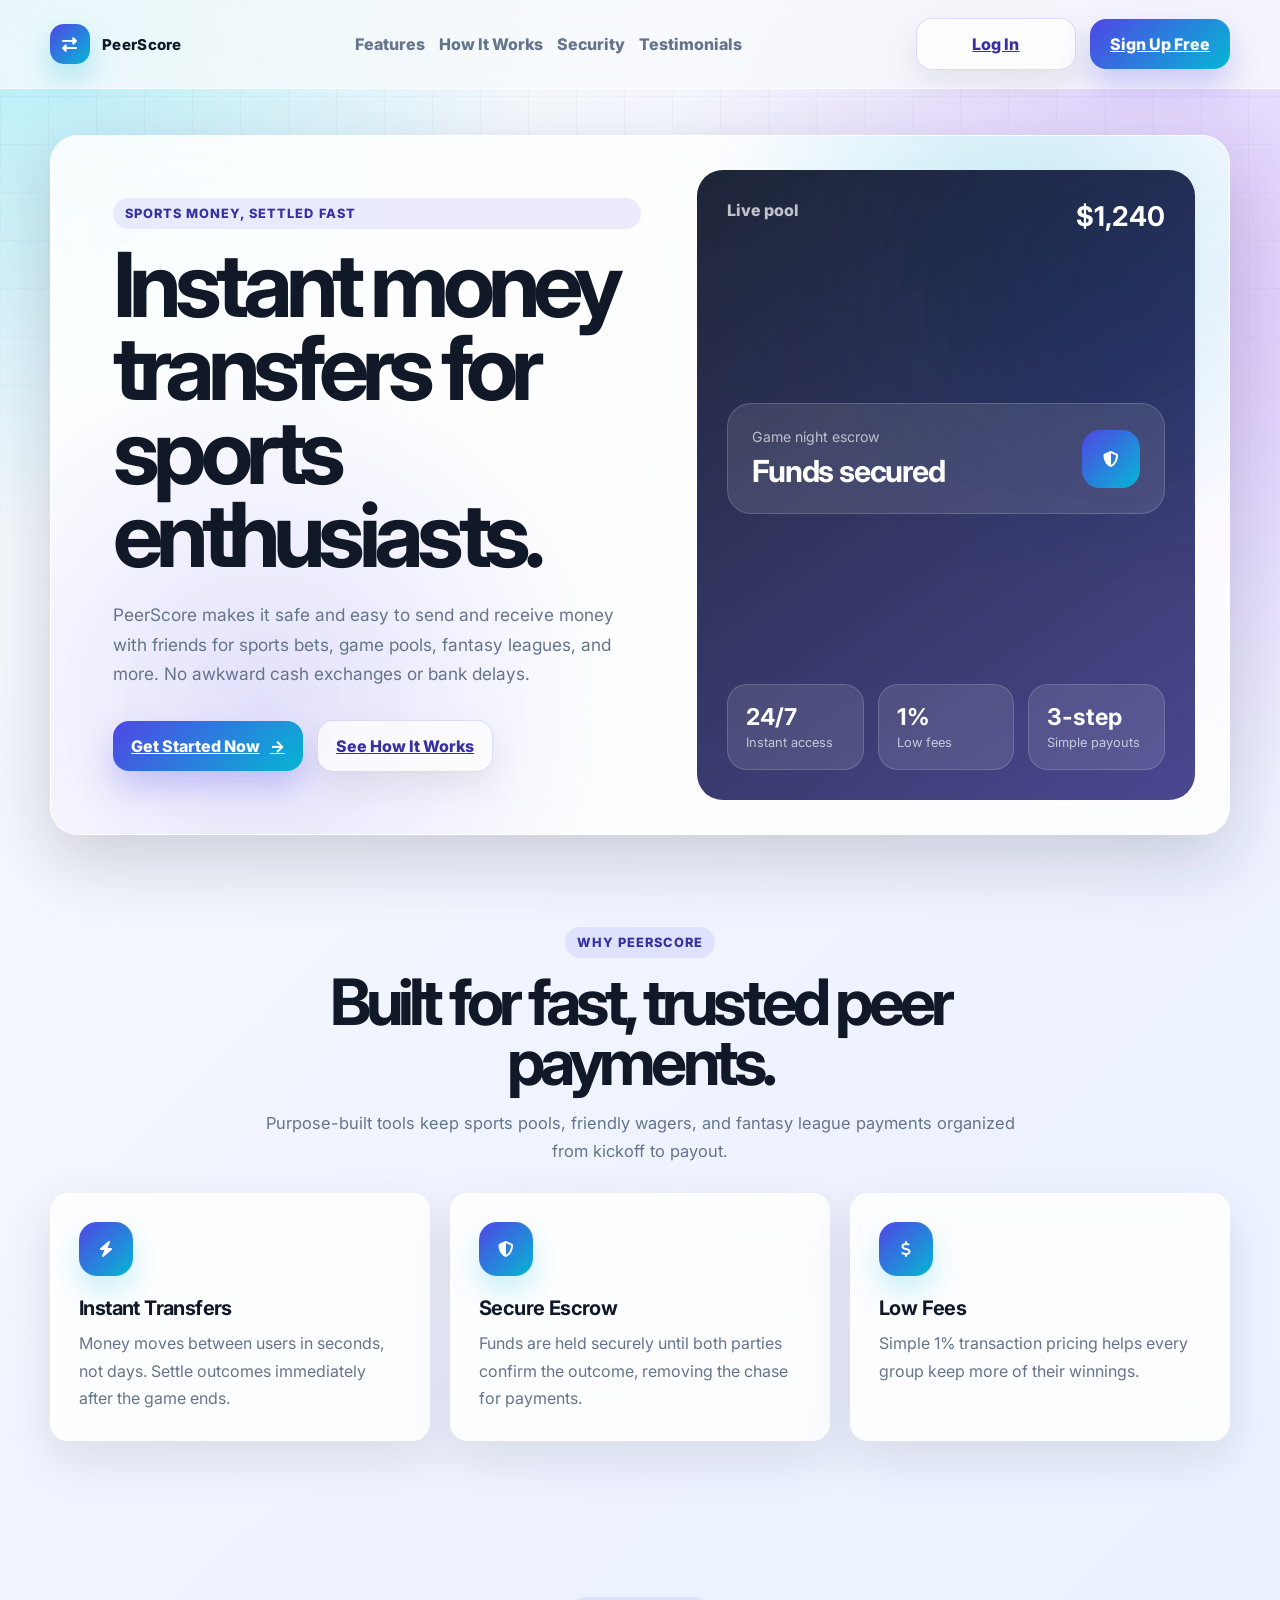
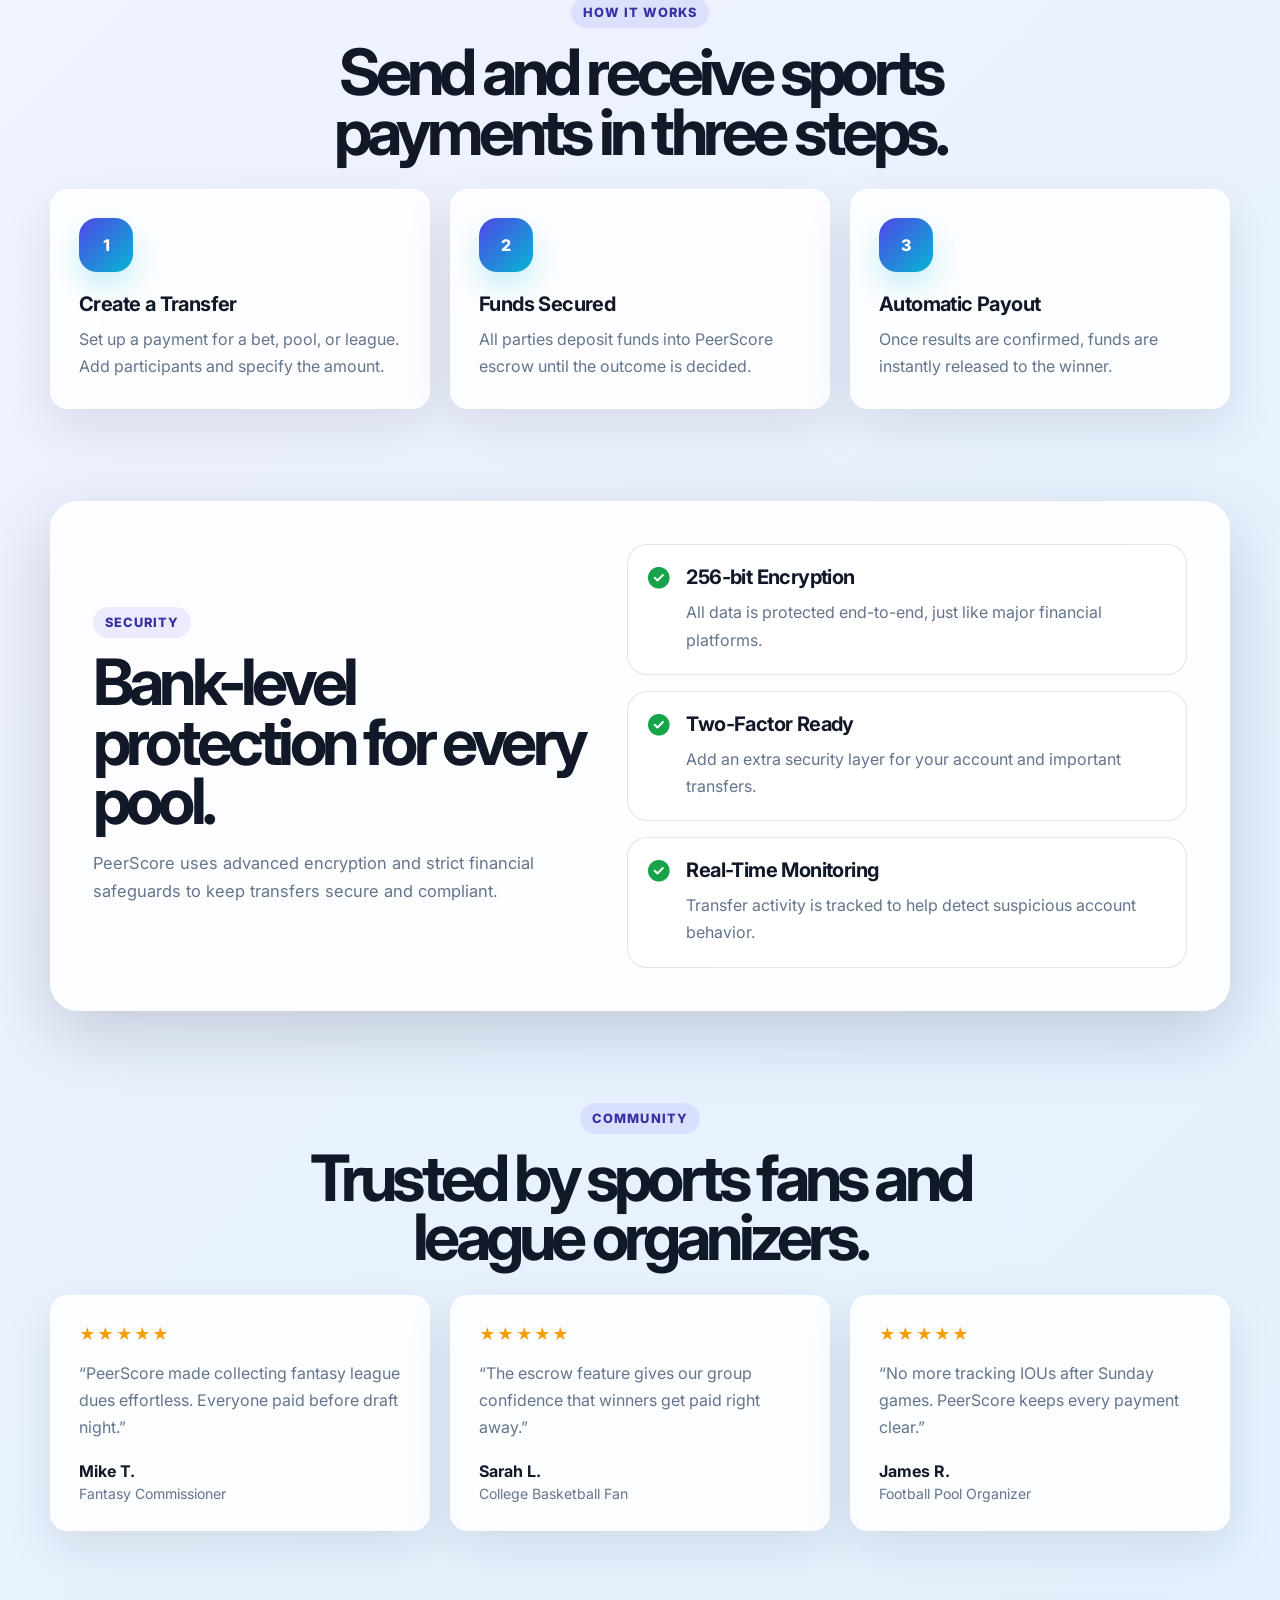
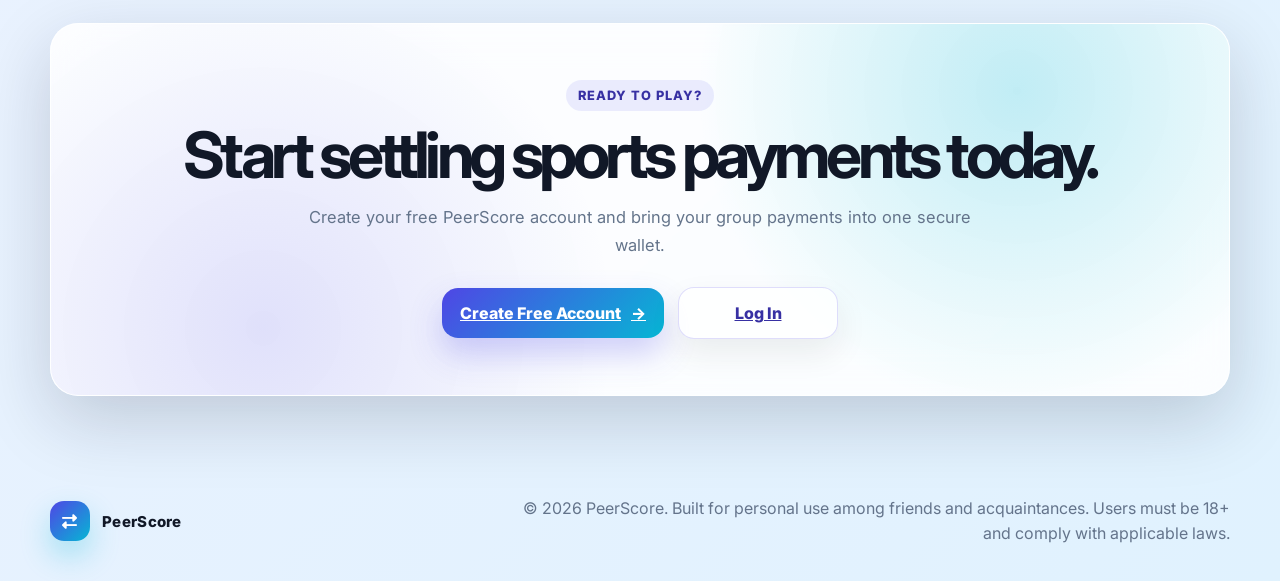
==== commit 175bfa2b: "Align landing page UI and add password reset" ====
--- a/index.html
+++ b/index.html
@@ -3,351 +3,201 @@
 <head>
     <meta charset="UTF-8">
     <meta name="viewport" content="width=device-width, initial-scale=1.0">
-    <title>PeerPay | Modern P2P Money Transfers</title>
+    <title>PeerScore | Instant P2P Sports Money Transfers</title>
     <link rel="stylesheet" href="https://cdnjs.cloudflare.com/ajax/libs/font-awesome/6.4.0/css/all.min.css">
     <link rel="stylesheet" href="style.css">
 </head>
 <body class="landing-page">
-    <header class="site-header">
-        <div class="container nav-container">
-            <nav class="navbar" aria-label="Main navigation">
-                <a href="index.html" class="brand brand-link">
-                    <span class="logo-mark">↗</span>
-                    <span>PeerPay</span>
-                </a>
-
-                <ul class="nav-links" id="primaryNavigation">
-                    <li><a href="#features">Features</a></li>
-                    <li><a href="#how-it-works">How It Works</a></li>
-                    <li><a href="#security">Security</a></li>
-                    <li><a href="#testimonials">Testimonials</a></li>
-                </ul>
-
-                <div class="nav-buttons">
-                    <a href="login.html" class="btn btn-outline">Log In</a>
-                    <a href="signup.html" class="btn">Sign Up Free</a>
-                </div>
-
-                <button class="mobile-toggle" type="button" aria-controls="primaryNavigation" aria-expanded="false" aria-label="Toggle navigation">
-                    <i class="fas fa-bars"></i>
-                </button>
-            </nav>
-        </div>
-    </header>
-
-    <main>
-        <section class="landing-hero">
-            <div class="container landing-hero-grid">
-                <div class="landing-hero-copy">
-                    <span class="eyebrow">Fast peer payments</span>
-                    <h1>Move money with the same polished flow as your wallet.</h1>
-                    <p>PeerPay makes it simple to send, receive, and track peer-to-peer transfers with a modern dashboard, clear balances, and shareable user IDs.</p>
-
-                    <div class="hero-buttons">
-                        <a href="signup.html" class="btn">Get Started Now <i class="fas fa-arrow-right" aria-hidden="true"></i></a>
-                        <a href="#how-it-works" class="btn btn-outline">See How It Works</a>
-                    </div>
-
-                    <div class="landing-stats" aria-label="PeerPay highlights">
-                        <div class="stat-card">
-                            <strong>$30</strong>
-                            <span>Starter balance</span>
-                        </div>
-                        <div class="stat-card">
-                            <strong>1-tap</strong>
-                            <span>User ID sharing</span>
-                        </div>
-                        <div class="stat-card">
-                            <strong>Live</strong>
-                            <span>Balance updates</span>
-                        </div>
-                    </div>
-                </div>
-
-                <div class="wallet-preview" aria-label="PeerPay wallet preview">
-                    <div class="preview-card balance-preview">
-                        <span>Available Balance</span>
-                        <strong>$1,248.75</strong>
-                        <small>Ready to send instantly</small>
-                    </div>
-                    <div class="preview-card transfer-preview">
-                        <div>
-                            <span>Send Money</span>
-                            <strong>$85.00</strong>
-                        </div>
-                        <i class="fas fa-arrow-right" aria-hidden="true"></i>
-                    </div>
-                    <div class="preview-card history-preview">
-                        <span>Recent Transactions</span>
-                        <div class="mini-transaction">
-                            <span>Received from Maya</span>
-                            <strong>+$42.50</strong>
-                        </div>
-                        <div class="mini-transaction">
-                            <span>Sent to Jordan</span>
-                            <strong>-$18.00</strong>
-                        </div>
-                    </div>
-                </div>
-            </div>
-        </section>
-
-        <section id="features" class="landing-section features">
-            <div class="container">
-                <div class="section-title">
-                    <span class="eyebrow">Why PeerPay</span>
-                    <h2>Everything feels fast, clear, and secure.</h2>
-                    <p>Built around the same modern wallet experience as the login, signup, and home pages.</p>
-                </div>
-
-                <div class="features-grid">
-                    <article class="feature-card">
-                        <div class="feature-icon"><i class="fas fa-bolt"></i></div>
-                        <h3>Instant Transfers</h3>
-                        <p>Send funds to another user ID in seconds and keep your balance easy to understand.</p>
-                    </article>
-
-                    <article class="feature-card">
-                        <div class="feature-icon"><i class="fas fa-fingerprint"></i></div>
-                        <h3>Simple User IDs</h3>
-                        <p>Share your copyable account ID from the dashboard so payments always go to the right person.</p>
-                    </article>
-
-                    <article class="feature-card">
-                        <div class="feature-icon"><i class="fas fa-chart-line"></i></div>
-                        <h3>Clear Activity</h3>
-                        <p>Review recent transactions with clean sent and received states that are easy to scan.</p>
-                    </article>
-                </div>
-            </div>
-        </section>
-
-        <section id="how-it-works" class="landing-section how-it-works">
-            <div class="container">
-                <div class="section-title">
-                    <span class="eyebrow">How it works</span>
-                    <h2>Start sending in three steps.</h2>
-                    <p>PeerPay keeps onboarding and transfers straightforward from the first visit.</p>
-                </div>
-
-                <div class="steps-container">
-                    <article class="step">
-                        <div class="step-number">1</div>
-                        <h3>Create Account</h3>
-                        <p>Sign up with your name, email, and password to unlock your new wallet.</p>
-                    </article>
-
-                    <article class="step">
-                        <div class="step-number">2</div>
-                        <h3>Claim Starter Funds</h3>
-                        <p>Get the $30 welcome balance added to your account so you can try the flow.</p>
-                    </article>
-
-                    <article class="step">
-                        <div class="step-number">3</div>
-                        <h3>Send by User ID</h3>
-                        <p>Paste a recipient ID, enter the amount, and complete the transfer from your dashboard.</p>
-                    </article>
-                </div>
-            </div>
-        </section>
-
-        <section id="security" class="landing-section security">
-            <div class="container security-content">
-                <div class="security-text">
-                    <span class="eyebrow">Protected by design</span>
-                    <h2>Security cues users can trust.</h2>
-                    <p>PeerPay keeps important account actions visible with focused forms, clear feedback states, and protected Firebase authentication.</p>
-
-                    <div class="security-features">
-                        <div class="security-feature">
-                            <i class="fas fa-check-circle"></i>
-                            <div>
-                                <h4>Firebase Authentication</h4>
-                                <p>Email and password flows are backed by Firebase auth services.</p>
-                            </div>
-                        </div>
-
-                        <div class="security-feature">
-                            <i class="fas fa-check-circle"></i>
-                            <div>
-                                <h4>Clear Transfer Validation</h4>
-                                <p>Inline messages highlight missing IDs, invalid amounts, and insufficient balance.</p>
-                            </div>
-                        </div>
-
-                        <div class="security-feature">
-                            <i class="fas fa-check-circle"></i>
-                            <div>
-                                <h4>Transaction Visibility</h4>
-                                <p>Recent activity makes it easier to confirm what was sent or received.</p>
-                            </div>
-                        </div>
-                    </div>
-                </div>
-
-                <div class="security-visual" aria-hidden="true">
-                    <i class="fas fa-lock"></i>
-                    <span>Secure wallet access</span>
-                </div>
-            </div>
-        </section>
-
-        <section id="testimonials" class="landing-section testimonials">
-            <div class="container">
-                <div class="section-title">
-                    <span class="eyebrow">Testimonials</span>
-                    <h2>Trusted by everyday senders.</h2>
-                    <p>See why users like managing peer-to-peer payments with PeerPay.</p>
-                </div>
-
-                <div class="testimonials-container">
-                    <article class="testimonial-card">
-                        <div class="testimonial-header">
-                            <div class="testimonial-avatar"><i class="fas fa-user"></i></div>
-                            <div class="testimonial-info">
-                                <h4>Marcus T.</h4>
-                                <p>Fantasy League Commissioner</p>
-                            </div>
-                        </div>
-                        <div class="rating" aria-label="5 out of 5 stars">
-                            <i class="fas fa-star"></i>
-                            <i class="fas fa-star"></i>
-                            <i class="fas fa-star"></i>
-                            <i class="fas fa-star"></i>
-                            <i class="fas fa-star"></i>
-                        </div>
-                        <p>"Collecting league fees used to be a nightmare. PeerPay makes it quick for everyone to send money and track what happened."</p>
-                    </article>
-
-                    <article class="testimonial-card">
-                        <div class="testimonial-header">
-                            <div class="testimonial-avatar"><i class="fas fa-user"></i></div>
-                            <div class="testimonial-info">
-                                <h4>Sophia R.</h4>
-                                <p>Frequent Sender</p>
-                            </div>
-                        </div>
-                        <div class="rating" aria-label="4.5 out of 5 stars">
-                            <i class="fas fa-star"></i>
-                            <i class="fas fa-star"></i>
-                            <i class="fas fa-star"></i>
-                            <i class="fas fa-star"></i>
-                            <i class="fas fa-star-half-alt"></i>
-                        </div>
-                        <p>"The dashboard is clean, and copying my ID is so easy. It feels much more modern than the payment tools I used before."</p>
-                    </article>
-
-                    <article class="testimonial-card">
-                        <div class="testimonial-header">
-                            <div class="testimonial-avatar"><i class="fas fa-user"></i></div>
-                            <div class="testimonial-info">
-                                <h4>David L.</h4>
-                                <p>Group Organizer</p>
-                            </div>
-                        </div>
-                        <div class="rating" aria-label="5 out of 5 stars">
-                            <i class="fas fa-star"></i>
-                            <i class="fas fa-star"></i>
-                            <i class="fas fa-star"></i>
-                            <i class="fas fa-star"></i>
-                            <i class="fas fa-star"></i>
-                        </div>
-                        <p>"I can see my balance, send payments, and check recent transactions without digging through a complicated interface."</p>
-                    </article>
-
-                    <article class="testimonial-card">
-                        <div class="testimonial-header">
-                            <div class="testimonial-avatar"><i class="fas fa-user"></i></div>
-                            <div class="testimonial-info">
-                                <h4>Alyssa M.</h4>
-                                <p>Weekend Event Host</p>
-                            </div>
-                        </div>
-                        <div class="rating" aria-label="5 out of 5 stars">
-                            <i class="fas fa-star"></i>
-                            <i class="fas fa-star"></i>
-                            <i class="fas fa-star"></i>
-                            <i class="fas fa-star"></i>
-                            <i class="fas fa-star"></i>
-                        </div>
-                        <p>"PeerPay helped our group settle shared costs right away. The new interface makes every transfer feel simple and trustworthy."</p>
-                    </article>
-                </div>
-            </div>
-        </section>
-
-        <section class="cta">
-            <div class="container">
-                <span class="eyebrow">Ready when you are</span>
-                <h2>Start using PeerPay today.</h2>
-                <p>Create an account, claim your starter balance, and send your first peer-to-peer transfer from the modern wallet dashboard.</p>
-
-                <div class="cta-buttons">
-                    <a href="signup.html" class="btn">Get Started Free</a>
-                    <a href="login.html" class="btn btn-outline">Log In</a>
-                </div>
-            </div>
-        </section>
-    </main>
-
-    <footer class="site-footer">
-        <div class="container footer-content">
-            <div class="footer-brand">
-                <a href="index.html" class="brand brand-link">
-                    <span class="logo-mark">↗</span>
-                    <span>PeerPay</span>
-                </a>
-                <p>A modern P2P money transfer experience for fast, clear, and confident peer payments.</p>
-            </div>
-
-            <div class="footer-column">
-                <h3>Platform</h3>
+    <header class="landing-header">
+        <nav class="container landing-nav" aria-label="Primary navigation">
+            <a href="index.html" class="brand landing-brand" aria-label="PeerScore home">
+                <span class="logo-mark"><i class="fas fa-exchange-alt" aria-hidden="true"></i></span>
+                <span>PeerScore</span>
+            </a>
+
+            <div class="landing-links" aria-label="Page sections">
                 <a href="#features">Features</a>
                 <a href="#how-it-works">How It Works</a>
                 <a href="#security">Security</a>
-            </div>
-
-            <div class="footer-column">
-                <h3>Account</h3>
-                <a href="login.html">Log In</a>
-                <a href="signup.html">Sign Up</a>
-                <a href="home.html">Dashboard</a>
-            </div>
-        </div>
-
-        <div class="container copyright">
-            <p>&copy; 2026 PeerPay. All rights reserved. Powered by BC Tech.</p>
+                <a href="#testimonials">Testimonials</a>
+            </div>
+
+            <div class="landing-actions">
+                <a href="login.html" class="btn btn-ghost">Log In</a>
+                <a href="signup.html" class="btn btn-compact">Sign Up Free</a>
+            </div>
+        </nav>
+    </header>
+
+    <main class="container landing-shell">
+        <section class="landing-hero" aria-labelledby="heroTitle">
+            <div class="landing-hero-copy">
+                <span class="eyebrow">Sports money, settled fast</span>
+                <h1 id="heroTitle">Instant money transfers for sports enthusiasts.</h1>
+                <p>PeerScore makes it safe and easy to send and receive money with friends for sports bets, game pools, fantasy leagues, and more. No awkward cash exchanges or bank delays.</p>
+                <div class="hero-buttons">
+                    <a href="signup.html" class="btn">Get Started Now <span aria-hidden="true">→</span></a>
+                    <a href="#how-it-works" class="btn btn-ghost">See How It Works</a>
+                </div>
+            </div>
+
+            <aside class="hero-card" aria-label="PeerScore highlights">
+                <div class="hero-card-topline">
+                    <span>Live pool</span>
+                    <strong>$1,240</strong>
+                </div>
+                <div class="score-ticket">
+                    <div>
+                        <span>Game night escrow</span>
+                        <strong>Funds secured</strong>
+                    </div>
+                    <i class="fas fa-shield-alt" aria-hidden="true"></i>
+                </div>
+                <div class="hero-stats landing-stats">
+                    <div class="stat-card">
+                        <strong>24/7</strong>
+                        <span>Instant access</span>
+                    </div>
+                    <div class="stat-card">
+                        <strong>1%</strong>
+                        <span>Low fees</span>
+                    </div>
+                    <div class="stat-card">
+                        <strong>3-step</strong>
+                        <span>Simple payouts</span>
+                    </div>
+                </div>
+            </aside>
+        </section>
+
+        <section id="features" class="landing-section" aria-labelledby="featuresTitle">
+            <div class="section-heading">
+                <span class="eyebrow">Why PeerScore</span>
+                <h2 id="featuresTitle">Built for fast, trusted peer payments.</h2>
+                <p>Purpose-built tools keep sports pools, friendly wagers, and fantasy league payments organized from kickoff to payout.</p>
+            </div>
+
+            <div class="feature-grid">
+                <article class="feature-card">
+                    <div class="feature-icon"><i class="fas fa-bolt" aria-hidden="true"></i></div>
+                    <h3>Instant Transfers</h3>
+                    <p>Money moves between users in seconds, not days. Settle outcomes immediately after the game ends.</p>
+                </article>
+                <article class="feature-card">
+                    <div class="feature-icon"><i class="fas fa-shield-alt" aria-hidden="true"></i></div>
+                    <h3>Secure Escrow</h3>
+                    <p>Funds are held securely until both parties confirm the outcome, removing the chase for payments.</p>
+                </article>
+                <article class="feature-card">
+                    <div class="feature-icon"><i class="fas fa-dollar-sign" aria-hidden="true"></i></div>
+                    <h3>Low Fees</h3>
+                    <p>Simple 1% transaction pricing helps every group keep more of their winnings.</p>
+                </article>
+            </div>
+        </section>
+
+        <section id="how-it-works" class="landing-section" aria-labelledby="howTitle">
+            <div class="section-heading">
+                <span class="eyebrow">How it works</span>
+                <h2 id="howTitle">Send and receive sports payments in three steps.</h2>
+            </div>
+
+            <div class="steps-grid">
+                <article class="step-card">
+                    <span class="step-number">1</span>
+                    <h3>Create a Transfer</h3>
+                    <p>Set up a payment for a bet, pool, or league. Add participants and specify the amount.</p>
+                </article>
+                <article class="step-card">
+                    <span class="step-number">2</span>
+                    <h3>Funds Secured</h3>
+                    <p>All parties deposit funds into PeerScore escrow until the outcome is decided.</p>
+                </article>
+                <article class="step-card">
+                    <span class="step-number">3</span>
+                    <h3>Automatic Payout</h3>
+                    <p>Once results are confirmed, funds are instantly released to the winner.</p>
+                </article>
+            </div>
+        </section>
+
+        <section id="security" class="landing-section security-panel" aria-labelledby="securityTitle">
+            <div>
+                <span class="eyebrow">Security</span>
+                <h2 id="securityTitle">Bank-level protection for every pool.</h2>
+                <p>PeerScore uses advanced encryption and strict financial safeguards to keep transfers secure and compliant.</p>
+            </div>
+            <div class="security-list">
+                <div class="security-item">
+                    <i class="fas fa-check-circle" aria-hidden="true"></i>
+                    <div>
+                        <h3>256-bit Encryption</h3>
+                        <p>All data is protected end-to-end, just like major financial platforms.</p>
+                    </div>
+                </div>
+                <div class="security-item">
+                    <i class="fas fa-check-circle" aria-hidden="true"></i>
+                    <div>
+                        <h3>Two-Factor Ready</h3>
+                        <p>Add an extra security layer for your account and important transfers.</p>
+                    </div>
+                </div>
+                <div class="security-item">
+                    <i class="fas fa-check-circle" aria-hidden="true"></i>
+                    <div>
+                        <h3>Real-Time Monitoring</h3>
+                        <p>Transfer activity is tracked to help detect suspicious account behavior.</p>
+                    </div>
+                </div>
+            </div>
+        </section>
+
+        <section id="testimonials" class="landing-section" aria-labelledby="testimonialsTitle">
+            <div class="section-heading">
+                <span class="eyebrow">Community</span>
+                <h2 id="testimonialsTitle">Trusted by sports fans and league organizers.</h2>
+            </div>
+            <div class="testimonial-grid">
+                <article class="testimonial-card">
+                    <div class="rating" aria-label="Five-star rating">★★★★★</div>
+                    <p>“PeerScore made collecting fantasy league dues effortless. Everyone paid before draft night.”</p>
+                    <strong>Mike T.</strong>
+                    <span>Fantasy Commissioner</span>
+                </article>
+                <article class="testimonial-card">
+                    <div class="rating" aria-label="Five-star rating">★★★★★</div>
+                    <p>“The escrow feature gives our group confidence that winners get paid right away.”</p>
+                    <strong>Sarah L.</strong>
+                    <span>College Basketball Fan</span>
+                </article>
+                <article class="testimonial-card">
+                    <div class="rating" aria-label="Five-star rating">★★★★★</div>
+                    <p>“No more tracking IOUs after Sunday games. PeerScore keeps every payment clear.”</p>
+                    <strong>James R.</strong>
+                    <span>Football Pool Organizer</span>
+                </article>
+            </div>
+        </section>
+
+        <section class="cta-panel" aria-labelledby="ctaTitle">
+            <span class="eyebrow">Ready to play?</span>
+            <h2 id="ctaTitle">Start settling sports payments today.</h2>
+            <p>Create your free PeerScore account and bring your group payments into one secure wallet.</p>
+            <div class="hero-buttons">
+                <a href="signup.html" class="btn">Create Free Account <span aria-hidden="true">→</span></a>
+                <a href="login.html" class="btn btn-ghost">Log In</a>
+            </div>
+        </section>
+    </main>
+
+    <footer class="landing-footer">
+        <div class="container footer-inner">
+            <a href="index.html" class="brand landing-brand">
+                <span class="logo-mark"><i class="fas fa-exchange-alt" aria-hidden="true"></i></span>
+                <span>PeerScore</span>
+            </a>
+            <p>&copy; 2026 PeerScore. Built for personal use among friends and acquaintances. Users must be 18+ and comply with applicable laws.</p>
         </div>
     </footer>
-
-    <script>
-        const mobileToggle = document.querySelector('.mobile-toggle');
-        const siteHeader = document.querySelector('.site-header');
-
-        mobileToggle.addEventListener('click', () => {
-            const isOpen = siteHeader.classList.toggle('nav-open');
-            mobileToggle.setAttribute('aria-expanded', String(isOpen));
-        });
-
-        document.querySelectorAll('a[href^="#"]').forEach(anchor => {
-            anchor.addEventListener('click', event => {
-                if (anchor.getAttribute('href') === '#') return;
-
-                event.preventDefault();
-                const targetElement = document.querySelector(anchor.getAttribute('href'));
-
-                if (targetElement) {
-                    window.scrollTo({
-                        top: targetElement.offsetTop - 90,
-                        behavior: 'smooth'
-                    });
-
-                    siteHeader.classList.remove('nav-open');
-                    mobileToggle.setAttribute('aria-expanded', 'false');
-                }
-            });
-        });
-    </script>
 </body>
 </html>
--- a/style.css
+++ b/style.css
@@ -555,311 +555,275 @@
 }
 
 /* Landing page */
-.landing-page {
+body.landing-page {
     display: block;
+    padding: 0;
     color: var(--text);
 }
 
 .landing-page .container {
-    max-width: 1180px;
+    width: min(1180px, calc(100% - 40px));
     margin: 0 auto;
 }
 
-.site-header {
+.landing-page .btn {
+    width: auto;
+    min-width: 160px;
+}
+
+.landing-page .btn-compact {
+    min-width: 0;
+    padding-inline: 20px;
+}
+
+.btn-ghost {
+    color: var(--primary-dark);
+    background: rgba(255, 255, 255, 0.72);
+    border: 1px solid rgba(79, 70, 229, 0.18);
+    box-shadow: 0 14px 32px rgba(15, 23, 42, 0.08);
+}
+
+.btn-ghost:hover {
+    color: #ffffff;
+    background: linear-gradient(135deg, var(--primary), var(--accent));
+}
+
+.landing-header {
     position: sticky;
-    top: 18px;
-    z-index: 20;
-    padding: 0 18px;
-}
-
-.nav-container {
-    border: 1px solid rgba(255, 255, 255, 0.72);
-    border-radius: 24px;
-    background: rgba(255, 255, 255, 0.78);
-    box-shadow: 0 18px 50px rgba(15, 23, 42, 0.10);
+    top: 0;
+    z-index: 10;
+    border-bottom: 1px solid rgba(255, 255, 255, 0.6);
+    background: rgba(248, 250, 252, 0.78);
     backdrop-filter: blur(22px);
 }
 
-.navbar {
+.landing-nav {
     display: flex;
     align-items: center;
     justify-content: space-between;
-    gap: 22px;
-    padding: 14px 18px;
-}
-
-.brand-link {
+    gap: 24px;
+    padding: 18px 0;
+}
+
+.landing-brand {
     color: var(--text);
     text-decoration: none;
 }
 
-.nav-links {
+.landing-brand .logo-mark {
+    width: 40px;
+    height: 40px;
+    border-radius: 14px;
+}
+
+.landing-links,
+.landing-actions,
+.hero-buttons {
     display: flex;
     align-items: center;
-    gap: 24px;
-    list-style: none;
-}
-
-.nav-links a,
-.footer-column a {
+    gap: 14px;
+}
+
+.landing-links a {
     color: var(--muted);
-    font-weight: 700;
+    font-weight: 800;
     text-decoration: none;
     transition: color 0.2s ease;
 }
 
-.nav-links a:hover,
-.footer-column a:hover {
+.landing-links a:hover {
     color: var(--primary);
 }
 
-.nav-buttons,
-.hero-buttons,
-.cta-buttons {
-    display: flex;
-    align-items: center;
-    gap: 12px;
-    flex-wrap: wrap;
-}
-
-.landing-page .btn {
-    width: auto;
-    min-width: max-content;
-}
-
-.btn-outline {
-    color: var(--primary-dark);
-    background: rgba(255, 255, 255, 0.78);
-    border: 1px solid rgba(79, 70, 229, 0.22);
-    box-shadow: none;
-}
-
-.btn-outline:hover {
-    color: #ffffff;
-    background: linear-gradient(135deg, var(--primary), var(--accent));
-}
-
-.mobile-toggle {
-    display: none;
-    width: 44px;
-    height: 44px;
-    border: 1px solid var(--line);
-    border-radius: 14px;
-    color: var(--primary-dark);
-    background: rgba(255, 255, 255, 0.84);
-    cursor: pointer;
+.landing-shell {
+    padding: 46px 0 72px;
 }
 
 .landing-hero,
-.landing-section,
-.cta {
+.security-panel,
+.cta-panel {
+    position: relative;
+    overflow: hidden;
+    border: 1px solid rgba(255, 255, 255, 0.72);
+    border-radius: var(--radius-lg);
+    background: var(--card);
+    box-shadow: var(--shadow);
+    backdrop-filter: blur(22px);
+}
+
+.landing-hero {
+    display: grid;
+    grid-template-columns: minmax(0, 1.08fr) minmax(320px, 0.92fr);
+    gap: 28px;
+    align-items: stretch;
+    min-height: 620px;
+    padding: 34px;
+}
+
+.landing-hero::before,
+.cta-panel::before {
+    content: '';
+    position: absolute;
+    inset: 0;
+    pointer-events: none;
+    background:
+        radial-gradient(circle at 82% 18%, rgba(6, 182, 212, 0.24), transparent 20rem),
+        radial-gradient(circle at 18% 82%, rgba(79, 70, 229, 0.16), transparent 22rem);
+}
+
+.landing-hero-copy,
+.hero-card,
+.cta-panel > * {
     position: relative;
     z-index: 1;
-    padding: 96px 0;
-}
-
-.landing-hero-grid {
-    display: grid;
-    grid-template-columns: minmax(0, 1.02fr) minmax(340px, 0.98fr);
-    gap: 42px;
-    align-items: center;
-}
-
-.landing-hero-copy h1,
-.section-title h2,
-.security-text h2,
-.cta h2 {
+}
+
+.landing-hero-copy {
+    display: flex;
+    flex-direction: column;
+    justify-content: center;
+    padding: 28px;
+}
+
+.landing-hero h1,
+.section-heading h2,
+.security-panel h2,
+.cta-panel h2 {
     color: var(--text);
-    font-size: clamp(2.35rem, 6vw, 4.8rem);
-    line-height: 0.95;
-    letter-spacing: -0.07em;
-}
-
-.landing-hero-copy p,
-.section-title p,
-.security-text > p,
-.cta p {
-    max-width: 680px;
-    margin-top: 22px;
+    font-size: clamp(2.8rem, 7vw, 5.8rem);
+    line-height: 0.93;
+    letter-spacing: -0.075em;
+}
+
+.landing-hero p,
+.section-heading p,
+.security-panel p,
+.cta-panel p,
+.feature-card p,
+.step-card p,
+.testimonial-card p {
     color: var(--muted);
-    font-size: 1.05rem;
     line-height: 1.7;
 }
 
-.landing-hero .hero-buttons {
-    margin-top: 32px;
-}
-
-.landing-stats {
-    display: grid;
-    grid-template-columns: repeat(3, 1fr);
-    gap: 14px;
-    margin-top: 34px;
-}
-
-.landing-stats .stat-card {
-    color: var(--text);
-    background: rgba(255, 255, 255, 0.78);
-    border-color: rgba(255, 255, 255, 0.76);
-    box-shadow: 0 14px 34px rgba(15, 23, 42, 0.08);
-}
-
-.landing-stats .stat-card span {
-    color: var(--muted);
-}
-
-.wallet-preview {
-    position: relative;
-    display: grid;
-    gap: 18px;
-    padding: 28px;
-    border: 1px solid rgba(255, 255, 255, 0.72);
-    border-radius: 34px;
+.landing-hero p {
+    max-width: 660px;
+    margin: 24px 0 32px;
+    font-size: 1.08rem;
+}
+
+.hero-card {
+    display: flex;
+    flex-direction: column;
+    justify-content: space-between;
+    min-height: 520px;
+    padding: 30px;
+    border-radius: 26px;
+    color: #ffffff;
     background:
         linear-gradient(145deg, rgba(15, 23, 42, 0.94), rgba(49, 46, 129, 0.88)),
-        radial-gradient(circle at 80% 10%, rgba(6, 182, 212, 0.68), transparent 18rem);
-    box-shadow: var(--shadow);
-    overflow: hidden;
-}
-
-.wallet-preview::after {
-    content: '';
-    position: absolute;
-    right: -80px;
-    top: -80px;
-    width: 220px;
-    height: 220px;
-    border-radius: 50%;
-    border: 34px solid rgba(255, 255, 255, 0.10);
-}
-
-.preview-card {
-    position: relative;
-    z-index: 1;
-    padding: 22px;
-    border: 1px solid rgba(255, 255, 255, 0.16);
-    border-radius: 24px;
+        radial-gradient(circle at 85% 18%, rgba(6, 182, 212, 0.65), transparent 19rem);
+}
+
+.hero-card-topline {
+    display: flex;
+    justify-content: space-between;
+    gap: 18px;
+    color: rgba(255, 255, 255, 0.72);
+    font-weight: 800;
+}
+
+.hero-card-topline strong {
     color: #ffffff;
-    background: rgba(255, 255, 255, 0.10);
-    backdrop-filter: blur(18px);
-}
-
-.preview-card span,
-.preview-card small {
-    color: rgba(255, 255, 255, 0.72);
-}
-
-.balance-preview strong {
-    display: block;
-    margin: 8px 0;
-    font-size: clamp(2.5rem, 7vw, 4rem);
-    line-height: 1;
-    letter-spacing: -0.06em;
-}
-
-.transfer-preview,
-.mini-transaction {
+    font-size: 1.7rem;
+}
+
+.score-ticket {
     display: flex;
     align-items: center;
     justify-content: space-between;
     gap: 18px;
-}
-
-.transfer-preview strong,
-.mini-transaction strong {
+    padding: 24px;
+    border: 1px solid rgba(255, 255, 255, 0.16);
+    border-radius: 24px;
+    background: rgba(255, 255, 255, 0.10);
+}
+
+.score-ticket span,
+.testimonial-card span {
     display: block;
-    margin-top: 4px;
-}
-
-.history-preview > span {
+    color: rgba(255, 255, 255, 0.66);
+    font-size: 0.88rem;
+}
+
+.score-ticket strong {
     display: block;
-    margin-bottom: 14px;
-}
-
-.mini-transaction {
-    padding: 12px 0;
-    border-top: 1px solid rgba(255, 255, 255, 0.10);
-}
-
-.section-title {
-    max-width: 760px;
-    margin: 0 auto 42px;
-    text-align: center;
-}
-
-.section-title .eyebrow {
-    margin-bottom: 16px;
-}
-
-.features-grid,
-.testimonials-container {
+    margin-top: 8px;
+    font-size: 1.9rem;
+    letter-spacing: -0.04em;
+}
+
+.score-ticket i {
     display: grid;
-    grid-template-columns: repeat(3, minmax(0, 1fr));
-    gap: 22px;
-}
-
-.feature-card,
-.testimonial-card,
-.step {
-    border: 1px solid rgba(255, 255, 255, 0.72);
-    border-radius: var(--radius-lg);
-    background: var(--card);
-    box-shadow: 0 18px 50px rgba(15, 23, 42, 0.10);
-    backdrop-filter: blur(20px);
-}
-
-.feature-card,
-.testimonial-card {
-    padding: 28px;
-}
-
-.feature-card {
-    transition: transform 0.2s ease, box-shadow 0.2s ease;
-}
-
-.feature-card:hover {
-    transform: translateY(-6px);
-    box-shadow: 0 24px 60px rgba(15, 23, 42, 0.14);
-}
-
-.feature-icon {
-    display: grid;
-    width: 56px;
-    height: 56px;
-    margin-bottom: 20px;
+    width: 58px;
+    height: 58px;
     place-items: center;
     border-radius: 18px;
     color: #ffffff;
     background: linear-gradient(135deg, var(--primary), var(--accent));
-    box-shadow: 0 14px 30px rgba(6, 182, 212, 0.22);
-}
-
-.feature-card h3,
-.step h3,
-.security-feature h4 {
-    margin-bottom: 10px;
-    font-size: 1.25rem;
-}
-
-.feature-card p,
-.step p,
-.security-feature p,
-.testimonial-card > p,
-.footer-brand p {
-    color: var(--muted);
-    line-height: 1.65;
-}
-
-.steps-container {
+}
+
+.landing-stats.hero-stats {
+    position: static;
+    left: auto;
+    right: auto;
+    bottom: auto;
+}
+
+.landing-section {
+    margin-top: 28px;
+    padding: 64px 0;
+}
+
+.section-heading {
+    max-width: 760px;
+    margin: 0 auto 28px;
+    text-align: center;
+}
+
+.section-heading h2,
+.security-panel h2,
+.cta-panel h2 {
+    font-size: clamp(2.25rem, 5vw, 4.2rem);
+}
+
+.section-heading p,
+.security-panel > div:first-child p,
+.cta-panel p {
+    margin-top: 18px;
+    font-size: 1.03rem;
+}
+
+.feature-grid,
+.steps-grid,
+.testimonial-grid {
     display: grid;
-    grid-template-columns: repeat(3, minmax(0, 1fr));
-    gap: 22px;
-}
-
-.step {
+    grid-template-columns: repeat(3, 1fr);
+    gap: 20px;
+}
+
+.feature-card,
+.step-card,
+.testimonial-card {
     padding: 28px;
-}
-
+    border: 1px solid rgba(255, 255, 255, 0.72);
+    border-radius: var(--radius-md);
+    background: var(--card);
+    box-shadow: 0 18px 50px rgba(15, 23, 42, 0.10);
+    backdrop-filter: blur(20px);
+}
+
+.feature-icon,
 .step-number {
     display: grid;
     width: 54px;
@@ -869,244 +833,174 @@
     border-radius: 18px;
     color: #ffffff;
     background: linear-gradient(135deg, var(--primary), var(--accent));
+    box-shadow: 0 14px 30px rgba(6, 182, 212, 0.22);
     font-weight: 800;
-    box-shadow: 0 14px 30px rgba(79, 70, 229, 0.22);
-}
-
-.security {
-    overflow: hidden;
-}
-
-.security-content {
+}
+
+.feature-card h3,
+.step-card h3,
+.security-item h3 {
+    margin-bottom: 10px;
+    font-size: 1.25rem;
+    letter-spacing: -0.03em;
+}
+
+.security-panel {
     display: grid;
-    grid-template-columns: minmax(0, 1fr) minmax(280px, 0.72fr);
-    gap: 36px;
+    grid-template-columns: minmax(0, 0.95fr) minmax(320px, 1.05fr);
+    gap: 28px;
     align-items: center;
-}
-
-.security-features {
+    padding: 42px;
+}
+
+.security-list {
     display: grid;
     gap: 16px;
-    margin-top: 28px;
-}
-
-.security-feature {
+}
+
+.security-item {
     display: flex;
     gap: 16px;
-    padding: 18px;
-    border: 1px solid rgba(255, 255, 255, 0.72);
+    padding: 20px;
+    border: 1px solid var(--line);
     border-radius: 20px;
     background: rgba(255, 255, 255, 0.72);
 }
 
-.security-feature i {
+.security-item i {
     margin-top: 3px;
     color: var(--success);
-    font-size: 1.25rem;
-}
-
-.security-visual {
-    display: grid;
-    min-height: 360px;
-    place-items: center;
-    border-radius: 34px;
-    color: #ffffff;
-    background:
-        linear-gradient(135deg, rgba(15, 23, 42, 0.94), rgba(79, 70, 229, 0.86)),
-        radial-gradient(circle at 80% 10%, rgba(6, 182, 212, 0.72), transparent 16rem);
-    box-shadow: var(--shadow);
-}
-
-.security-visual i {
-    font-size: 6rem;
-}
-
-.security-visual span {
-    margin-top: -80px;
-    color: rgba(255, 255, 255, 0.72);
-    font-weight: 800;
-}
-
-.testimonials-container {
-    grid-template-columns: repeat(4, minmax(0, 1fr));
-}
-
-.testimonial-header {
+    font-size: 1.35rem;
+}
+
+.testimonial-card .rating {
+    margin-bottom: 16px;
+    color: #f59e0b;
+    letter-spacing: 0.08em;
+}
+
+.testimonial-card strong {
+    display: block;
+    margin-top: 20px;
+}
+
+.testimonial-card span {
+    margin-top: 4px;
+    color: var(--muted);
+}
+
+.cta-panel {
+    margin-top: 28px;
+    padding: 56px 32px;
+    text-align: center;
+}
+
+.cta-panel p {
+    max-width: 680px;
+    margin-inline: auto;
+    margin-bottom: 28px;
+}
+
+.cta-panel .hero-buttons {
+    justify-content: center;
+}
+
+.landing-footer {
+    padding: 28px 0 34px;
+    color: var(--muted);
+}
+
+.footer-inner {
     display: flex;
     align-items: center;
-    gap: 14px;
-    margin-bottom: 16px;
-}
-
-.testimonial-avatar {
-    display: grid;
-    width: 52px;
-    height: 52px;
-    flex: 0 0 auto;
-    place-items: center;
-    border-radius: 18px;
-    color: var(--primary-dark);
-    background: rgba(79, 70, 229, 0.10);
-}
-
-.testimonial-info h4 {
-    margin-bottom: 4px;
-}
-
-.testimonial-info p {
-    color: var(--muted);
-    font-size: 0.88rem;
-}
-
-.rating {
-    margin-bottom: 14px;
-    color: #f59e0b;
-}
-
-.cta {
-    margin: 48px auto 0;
-    color: #ffffff;
-    text-align: center;
-    background:
-        linear-gradient(135deg, rgba(15, 23, 42, 0.96), rgba(79, 70, 229, 0.90)),
-        radial-gradient(circle at 75% 20%, rgba(6, 182, 212, 0.68), transparent 20rem);
-}
-
-.cta .eyebrow {
-    color: #ffffff;
-    background: rgba(255, 255, 255, 0.12);
-}
-
-.cta h2,
-.cta p {
-    color: #ffffff;
-    margin-left: auto;
-    margin-right: auto;
-}
-
-.cta p {
-    color: rgba(255, 255, 255, 0.76);
-}
-
-.cta-buttons {
-    justify-content: center;
-    margin-top: 32px;
-}
-
-.site-footer {
-    position: relative;
-    z-index: 1;
-    padding: 54px 0 28px;
-    color: #ffffff;
-    background: var(--bg-deep);
-}
-
-.footer-content {
-    display: grid;
-    grid-template-columns: minmax(0, 1.3fr) repeat(2, minmax(160px, 0.5fr));
-    gap: 34px;
-}
-
-.site-footer .brand-link,
-.site-footer .footer-column h3 {
-    color: #ffffff;
-}
-
-.footer-brand p {
-    max-width: 420px;
-    margin-top: 16px;
-    color: rgba(255, 255, 255, 0.66);
-}
-
-.footer-column {
-    display: grid;
-    gap: 10px;
-    align-content: start;
-}
-
-.site-footer .footer-column a {
-    color: rgba(255, 255, 255, 0.68);
-}
-
-.site-footer .footer-column a:hover {
-    color: #ffffff;
-}
-
-.site-footer .copyright {
-    margin-top: 34px;
-    padding-top: 22px;
-    border-top: 1px solid rgba(255, 255, 255, 0.10);
-    color: rgba(255, 255, 255, 0.56);
-    text-align: center;
-}
-
-@media (max-width: 1050px) {
-    .testimonials-container {
-        grid-template-columns: repeat(2, minmax(0, 1fr));
-    }
-}
-
-@media (max-width: 900px) {
-    .landing-hero-grid,
-    .security-content,
-    .footer-content {
+    justify-content: space-between;
+    gap: 20px;
+}
+
+.footer-inner p {
+    max-width: 720px;
+    line-height: 1.6;
+    text-align: right;
+}
+
+.forgot-password-row {
+    display: flex;
+    justify-content: flex-end;
+    margin-top: -6px;
+    margin-bottom: 18px;
+}
+
+.text-link-button {
+    border: 0;
+    padding: 0;
+    color: var(--primary);
+    background: transparent;
+    font: inherit;
+    font-size: 0.92rem;
+    font-weight: 800;
+    cursor: pointer;
+}
+
+.text-link-button:hover {
+    text-decoration: underline;
+}
+
+@media (max-width: 960px) {
+    .landing-links {
+        display: none;
+    }
+
+    .landing-hero,
+    .security-panel {
         grid-template-columns: 1fr;
     }
 
-    .features-grid,
-    .steps-container {
+    .hero-card {
+        min-height: 420px;
+    }
+
+    .feature-grid,
+    .steps-grid,
+    .testimonial-grid {
         grid-template-columns: 1fr;
     }
 
+    .footer-inner {
+        align-items: flex-start;
+        flex-direction: column;
+    }
+
+    .footer-inner p {
+        text-align: left;
+    }
+}
+
+@media (max-width: 640px) {
+    .landing-page .container {
+        width: min(100% - 28px, 1180px);
+    }
+
+    .landing-actions {
+        display: none;
+    }
+
     .landing-hero,
-    .landing-section,
-    .cta {
-        padding: 76px 0;
-    }
-}
-
-@media (max-width: 760px) {
-    .site-header {
-        top: 10px;
-        padding: 0 10px;
-    }
-
-    .navbar {
-        flex-wrap: wrap;
-    }
-
-    .mobile-toggle {
-        display: grid;
-        place-items: center;
-    }
-
-    .nav-links,
-    .nav-buttons {
-        display: none;
+    .security-panel,
+    .cta-panel {
+        padding: 22px;
+        border-radius: 22px;
+    }
+
+    .landing-hero-copy {
+        padding: 0;
+    }
+
+    .hero-buttons {
+        align-items: stretch;
+        flex-direction: column;
+    }
+
+    .landing-page .btn {
         width: 100%;
     }
-
-    .site-header.nav-open .nav-links,
-    .site-header.nav-open .nav-buttons {
-        display: grid;
-    }
-
-    .site-header.nav-open .nav-links {
-        gap: 12px;
-        padding-top: 10px;
-    }
-
-    .site-header.nav-open .nav-buttons .btn {
-        width: 100%;
-    }
-
-    .landing-stats,
-    .testimonials-container {
-        grid-template-columns: 1fr;
-    }
-
-    .wallet-preview {
-        padding: 20px;
-        border-radius: 26px;
-    }
-}
+}
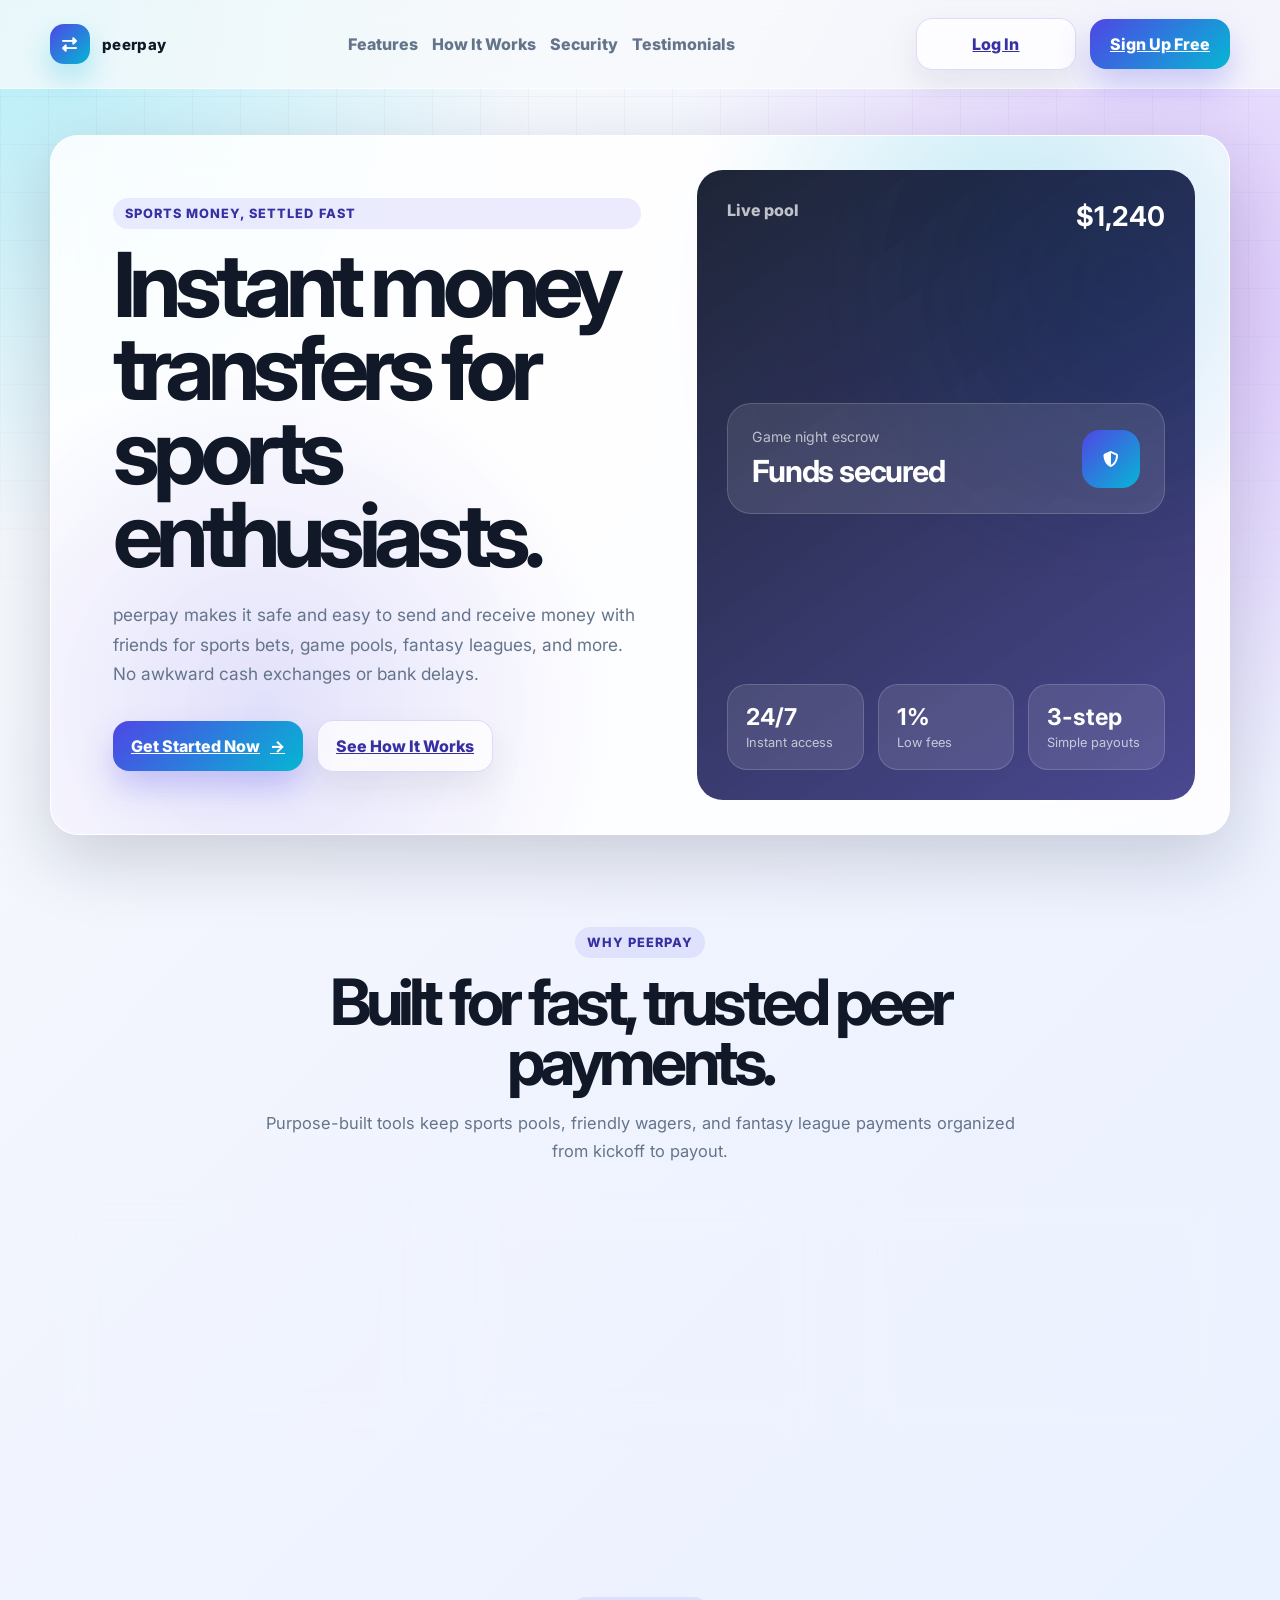
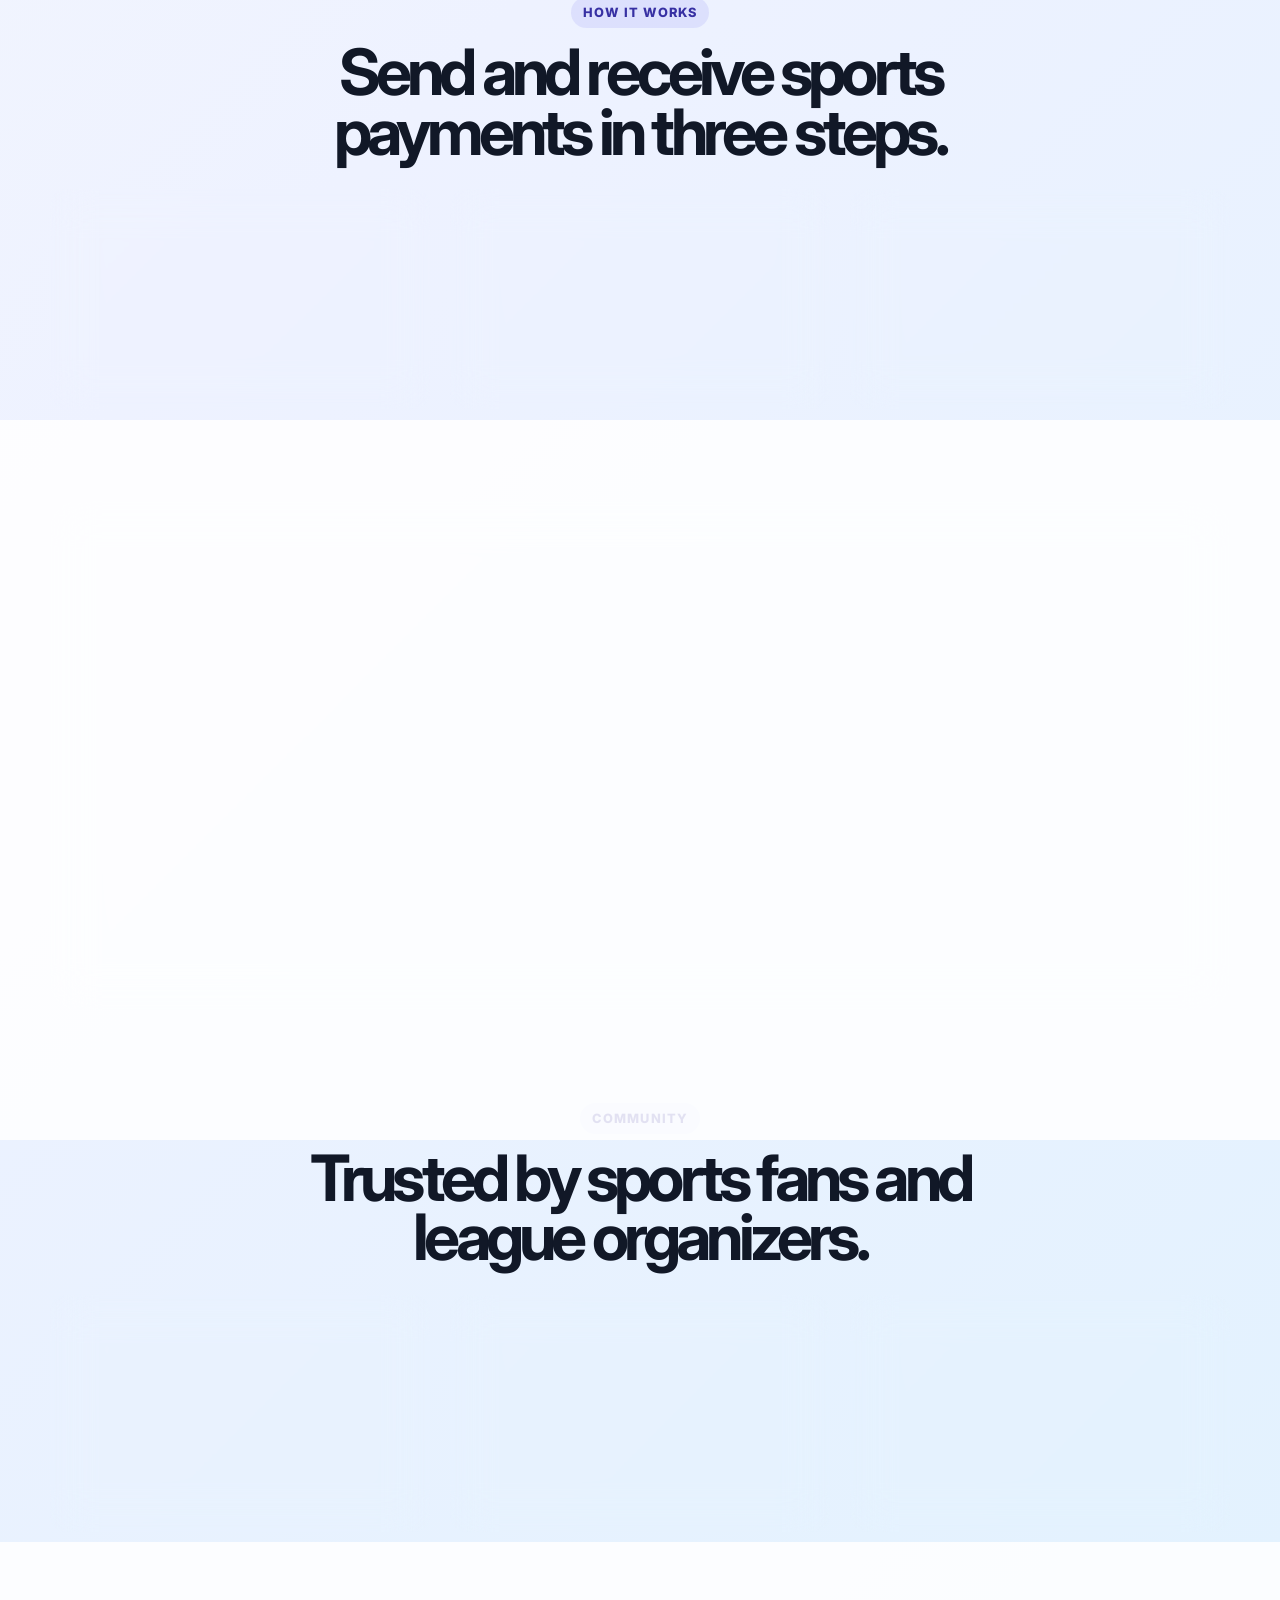
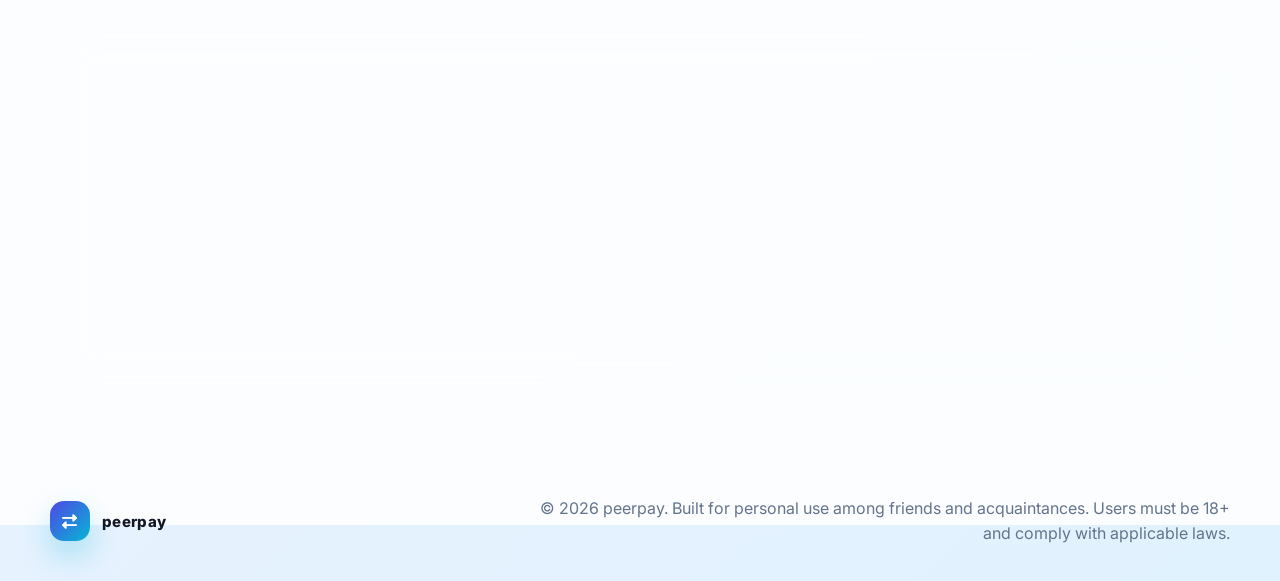
==== commit b5aaca9a: "Rename site to peerpay across pages" ====
--- a/index.html
+++ b/index.html
@@ -3,16 +3,16 @@
 <head>
     <meta charset="UTF-8">
     <meta name="viewport" content="width=device-width, initial-scale=1.0">
-    <title>PeerScore | Instant P2P Sports Money Transfers</title>
+    <title>peerpay | Instant P2P Sports Money Transfers</title>
     <link rel="stylesheet" href="https://cdnjs.cloudflare.com/ajax/libs/font-awesome/6.4.0/css/all.min.css">
     <link rel="stylesheet" href="style.css">
 </head>
 <body class="landing-page">
     <header class="landing-header">
         <nav class="container landing-nav" aria-label="Primary navigation">
-            <a href="index.html" class="brand landing-brand" aria-label="PeerScore home">
+            <a href="index.html" class="brand landing-brand" aria-label="peerpay home">
                 <span class="logo-mark"><i class="fas fa-exchange-alt" aria-hidden="true"></i></span>
-                <span>PeerScore</span>
+                <span>peerpay</span>
             </a>
 
             <div class="landing-links" aria-label="Page sections">
@@ -34,14 +34,14 @@
             <div class="landing-hero-copy">
                 <span class="eyebrow">Sports money, settled fast</span>
                 <h1 id="heroTitle">Instant money transfers for sports enthusiasts.</h1>
-                <p>PeerScore makes it safe and easy to send and receive money with friends for sports bets, game pools, fantasy leagues, and more. No awkward cash exchanges or bank delays.</p>
+                <p>peerpay makes it safe and easy to send and receive money with friends for sports bets, game pools, fantasy leagues, and more. No awkward cash exchanges or bank delays.</p>
                 <div class="hero-buttons">
                     <a href="signup.html" class="btn">Get Started Now <span aria-hidden="true">→</span></a>
                     <a href="#how-it-works" class="btn btn-ghost">See How It Works</a>
                 </div>
             </div>
 
-            <aside class="hero-card" aria-label="PeerScore highlights">
+            <aside class="hero-card" aria-label="peerpay highlights">
                 <div class="hero-card-topline">
                     <span>Live pool</span>
                     <strong>$1,240</strong>
@@ -72,7 +72,7 @@
 
         <section id="features" class="landing-section" aria-labelledby="featuresTitle">
             <div class="section-heading">
-                <span class="eyebrow">Why PeerScore</span>
+                <span class="eyebrow">Why peerpay</span>
                 <h2 id="featuresTitle">Built for fast, trusted peer payments.</h2>
                 <p>Purpose-built tools keep sports pools, friendly wagers, and fantasy league payments organized from kickoff to payout.</p>
             </div>
@@ -111,7 +111,7 @@
                 <article class="step-card">
                     <span class="step-number">2</span>
                     <h3>Funds Secured</h3>
-                    <p>All parties deposit funds into PeerScore escrow until the outcome is decided.</p>
+                    <p>All parties deposit funds into peerpay escrow until the outcome is decided.</p>
                 </article>
                 <article class="step-card">
                     <span class="step-number">3</span>
@@ -125,7 +125,7 @@
             <div>
                 <span class="eyebrow">Security</span>
                 <h2 id="securityTitle">Bank-level protection for every pool.</h2>
-                <p>PeerScore uses advanced encryption and strict financial safeguards to keep transfers secure and compliant.</p>
+                <p>peerpay uses advanced encryption and strict financial safeguards to keep transfers secure and compliant.</p>
             </div>
             <div class="security-list">
                 <div class="security-item">
@@ -160,7 +160,7 @@
             <div class="testimonial-grid">
                 <article class="testimonial-card">
                     <div class="rating" aria-label="Five-star rating">★★★★★</div>
-                    <p>“PeerScore made collecting fantasy league dues effortless. Everyone paid before draft night.”</p>
+                    <p>“peerpay made collecting fantasy league dues effortless. Everyone paid before draft night.”</p>
                     <strong>Mike T.</strong>
                     <span>Fantasy Commissioner</span>
                 </article>
@@ -172,7 +172,7 @@
                 </article>
                 <article class="testimonial-card">
                     <div class="rating" aria-label="Five-star rating">★★★★★</div>
-                    <p>“No more tracking IOUs after Sunday games. PeerScore keeps every payment clear.”</p>
+                    <p>“No more tracking IOUs after Sunday games. peerpay keeps every payment clear.”</p>
                     <strong>James R.</strong>
                     <span>Football Pool Organizer</span>
                 </article>
@@ -182,7 +182,7 @@
         <section class="cta-panel" aria-labelledby="ctaTitle">
             <span class="eyebrow">Ready to play?</span>
             <h2 id="ctaTitle">Start settling sports payments today.</h2>
-            <p>Create your free PeerScore account and bring your group payments into one secure wallet.</p>
+            <p>Create your free peerpay account and bring your group payments into one secure wallet.</p>
             <div class="hero-buttons">
                 <a href="signup.html" class="btn">Create Free Account <span aria-hidden="true">→</span></a>
                 <a href="login.html" class="btn btn-ghost">Log In</a>
@@ -194,9 +194,9 @@
         <div class="container footer-inner">
             <a href="index.html" class="brand landing-brand">
                 <span class="logo-mark"><i class="fas fa-exchange-alt" aria-hidden="true"></i></span>
-                <span>PeerScore</span>
+                <span>peerpay</span>
             </a>
-            <p>&copy; 2026 PeerScore. Built for personal use among friends and acquaintances. Users must be 18+ and comply with applicable laws.</p>
+            <p>&copy; 2026 peerpay. Built for personal use among friends and acquaintances. Users must be 18+ and comply with applicable laws.</p>
         </div>
     </footer>
 </body>
--- a/style.css
+++ b/style.css
@@ -424,6 +424,115 @@
     letter-spacing: -0.06em;
 }
 
+.withdraw-home-btn {
+    isolation: isolate;
+    overflow: hidden;
+    position: relative;
+    z-index: 1;
+    display: flex;
+    align-items: center;
+    gap: 14px;
+    margin-top: 24px;
+    padding: 14px;
+    border: 1px solid rgba(255, 255, 255, 0.64);
+    border-radius: 22px;
+    color: var(--primary-dark);
+    background:
+        linear-gradient(135deg, rgba(255, 255, 255, 0.96), rgba(255, 255, 255, 0.76)),
+        radial-gradient(circle at 12% 8%, rgba(6, 182, 212, 0.18), transparent 9rem);
+    box-shadow: 0 18px 42px rgba(15, 23, 42, 0.18);
+    text-decoration: none;
+    cursor: pointer;
+    transition: border-color 0.2s ease, box-shadow 0.2s ease, transform 0.2s ease;
+}
+
+.withdraw-home-btn,
+.withdraw-home-btn:hover,
+.withdraw-home-btn:focus,
+.withdraw-home-btn:visited {
+    text-decoration: none;
+}
+
+.withdraw-home-btn::before {
+    content: '';
+    position: absolute;
+    inset: 0;
+    z-index: -1;
+    background: linear-gradient(120deg, transparent, rgba(255, 255, 255, 0.72), transparent);
+    opacity: 0;
+    transform: translateX(-70%);
+    transition: opacity 0.24s ease, transform 0.48s ease;
+}
+
+.withdraw-home-btn__icon,
+.withdraw-home-btn__arrow {
+    display: grid;
+    flex: 0 0 auto;
+    place-items: center;
+}
+
+.withdraw-home-btn__icon {
+    width: 46px;
+    height: 46px;
+    border-radius: 16px;
+    color: #ffffff;
+    background: linear-gradient(135deg, var(--primary), var(--accent));
+    box-shadow: 0 14px 28px rgba(79, 70, 229, 0.24);
+    font-size: 1.2rem;
+}
+
+.withdraw-home-btn__copy {
+    display: grid;
+    flex: 1;
+    gap: 4px;
+    text-align: left;
+}
+
+.withdraw-home-btn__copy span {
+    font-weight: 900;
+    letter-spacing: -0.02em;
+}
+
+.withdraw-home-btn__copy small {
+    color: var(--muted);
+    font-size: 0.78rem;
+    font-weight: 700;
+}
+
+.withdraw-home-btn__arrow {
+    width: 34px;
+    height: 34px;
+    border-radius: 999px;
+    color: #ffffff;
+    background: rgba(15, 23, 42, 0.88);
+    transition: transform 0.2s ease, background 0.2s ease;
+}
+
+.withdraw-home-btn:hover,
+.withdraw-home-btn:focus-visible {
+    color: var(--primary-dark);
+    border-color: rgba(255, 255, 255, 0.88);
+    box-shadow: 0 22px 48px rgba(15, 23, 42, 0.24);
+    transform: translateY(-2px);
+}
+
+.withdraw-home-btn:hover::before,
+.withdraw-home-btn:focus-visible::before {
+    opacity: 1;
+    transform: translateX(70%);
+}
+
+.withdraw-home-btn:hover .withdraw-home-btn__arrow,
+.withdraw-home-btn:focus-visible .withdraw-home-btn__arrow {
+    background: linear-gradient(135deg, var(--primary), var(--accent));
+    transform: translateX(3px);
+}
+
+.withdraw-home-btn:focus-visible {
+    outline: 3px solid rgba(255, 255, 255, 0.72);
+    outline-offset: 4px;
+}
+
 .transfer-section,
 .transfer-history,
 .panel {
@@ -1004,3 +1113,256 @@
         width: 100%;
     }
 }
+
+/* Withdrawal page */
+body.withdraw-page {
+    display: flex;
+    align-items: center;
+    justify-content: center;
+    overflow-x: hidden;
+    background:
+        radial-gradient(circle at 15% 18%, rgba(34, 211, 238, 0.42), transparent 28rem),
+        radial-gradient(circle at 85% 12%, rgba(124, 58, 237, 0.36), transparent 30rem),
+        linear-gradient(135deg, #0f172a 0%, #312e81 46%, #0891b2 100%);
+}
+
+.withdraw-shell {
+    position: relative;
+    z-index: 1;
+    width: min(100%, 560px);
+    animation: withdrawCardIn 0.7s ease both;
+}
+
+.withdraw-card {
+    position: relative;
+    overflow: hidden;
+    padding: clamp(28px, 6vw, 44px);
+    border: 1px solid rgba(255, 255, 255, 0.28);
+    border-radius: 34px;
+    background: rgba(255, 255, 255, 0.88);
+    box-shadow: 0 30px 90px rgba(2, 6, 23, 0.34);
+    backdrop-filter: blur(26px);
+}
+
+.withdraw-card__glow {
+    position: absolute;
+    top: -90px;
+    right: -110px;
+    width: 260px;
+    height: 260px;
+    border-radius: 999px;
+    background: radial-gradient(circle, rgba(6, 182, 212, 0.36), transparent 68%);
+    pointer-events: none;
+}
+
+.withdraw-brand,
+.withdraw-copy,
+.withdraw-card form {
+    position: relative;
+    z-index: 1;
+}
+
+.withdraw-copy {
+    margin: 42px 0 30px;
+}
+
+.withdraw-copy h1 {
+    margin-bottom: 16px;
+    font-size: clamp(2.25rem, 8vw, 4.1rem);
+    line-height: 0.95;
+    letter-spacing: -0.07em;
+}
+
+.withdraw-copy p {
+    color: var(--muted);
+    line-height: 1.7;
+}
+
+.amount-field {
+    display: flex;
+    align-items: center;
+    gap: 10px;
+    padding-left: 16px;
+    border: 1px solid var(--line);
+    border-radius: 18px;
+    background: rgba(255, 255, 255, 0.82);
+    transition: border-color 0.2s ease, box-shadow 0.2s ease, transform 0.2s ease;
+}
+
+.amount-field:focus-within {
+    border-color: rgba(79, 70, 229, 0.72);
+    box-shadow: 0 0 0 5px rgba(79, 70, 229, 0.13);
+    transform: translateY(-1px);
+}
+
+.amount-field span {
+    color: var(--primary-dark);
+    font-size: 1.15rem;
+    font-weight: 900;
+}
+
+.amount-field input {
+    border: 0;
+    background: transparent;
+    box-shadow: none;
+    transform: none;
+}
+
+.amount-field input:focus {
+    box-shadow: none;
+    transform: none;
+}
+
+.withdraw-error {
+    text-align: left;
+}
+
+.withdraw-btn {
+    margin-top: 6px;
+    min-height: 56px;
+    border-radius: 18px;
+}
+
+.withdraw-btn:disabled {
+    opacity: 0.62;
+    cursor: not-allowed;
+    filter: grayscale(0.18);
+    transform: none;
+}
+
+.activation-modal {
+    position: fixed;
+    inset: 0;
+    z-index: 20;
+    display: grid;
+    place-items: center;
+    padding: 24px;
+    opacity: 0;
+    visibility: hidden;
+    transition: opacity 0.25s ease, visibility 0.25s ease;
+}
+
+.activation-modal.is-open {
+    opacity: 1;
+    visibility: visible;
+}
+
+.activation-modal__backdrop {
+    position: absolute;
+    inset: 0;
+    background: rgba(15, 23, 42, 0.46);
+    backdrop-filter: blur(12px);
+}
+
+.activation-modal__dialog {
+    position: relative;
+    width: min(100%, 460px);
+    padding: 34px;
+    border: 1px solid rgba(255, 255, 255, 0.72);
+    border-radius: 30px;
+    background: rgba(255, 255, 255, 0.94);
+    box-shadow: 0 32px 90px rgba(2, 6, 23, 0.34);
+    text-align: center;
+    transform: translateY(18px) scale(0.96);
+    transition: transform 0.25s ease;
+}
+
+.activation-modal.is-open .activation-modal__dialog {
+    animation: modalFadeIn 0.32s ease both;
+}
+
+.modal-close {
+    position: absolute;
+    top: 16px;
+    right: 16px;
+    display: grid;
+    width: 40px;
+    height: 40px;
+    place-items: center;
+    border: 0;
+    border-radius: 14px;
+    color: var(--muted);
+    background: rgba(148, 163, 184, 0.13);
+    font-size: 1.45rem;
+    cursor: pointer;
+    transition: color 0.2s ease, background 0.2s ease, transform 0.2s ease;
+}
+
+.modal-close:hover {
+    color: var(--text);
+    background: rgba(79, 70, 229, 0.12);
+    transform: rotate(90deg);
+}
+
+.modal-icon {
+    display: grid;
+    width: 64px;
+    height: 64px;
+    place-items: center;
+    margin: 2px auto 18px;
+    border-radius: 22px;
+    background: linear-gradient(135deg, rgba(79, 70, 229, 0.14), rgba(6, 182, 212, 0.16));
+    font-size: 1.8rem;
+}
+
+.activation-modal__dialog h2 {
+    margin-bottom: 12px;
+    font-size: clamp(2rem, 7vw, 2.75rem);
+    line-height: 1;
+    letter-spacing: -0.055em;
+}
+
+.activation-modal__dialog p {
+    color: var(--muted);
+    line-height: 1.65;
+}
+
+.modal-actions {
+    display: grid;
+    gap: 12px;
+    margin-top: 28px;
+}
+
+@keyframes withdrawCardIn {
+    from {
+        opacity: 0;
+        transform: translateY(24px) scale(0.98);
+    }
+
+    to {
+        opacity: 1;
+        transform: translateY(0) scale(1);
+    }
+}
+
+@keyframes modalFadeIn {
+    from {
+        opacity: 0;
+        transform: translateY(18px) scale(0.96);
+    }
+
+    to {
+        opacity: 1;
+        transform: translateY(0) scale(1);
+    }
+}
+
+@media (max-width: 640px) {
+    body.withdraw-page {
+        align-items: flex-start;
+        padding: 18px;
+    }
+
+    .withdraw-shell {
+        margin: auto 0;
+    }
+
+    .withdraw-card,
+    .activation-modal__dialog {
+        border-radius: 24px;
+    }
+
+    .modal-actions .btn {
+        min-height: 54px;
+    }
+}
